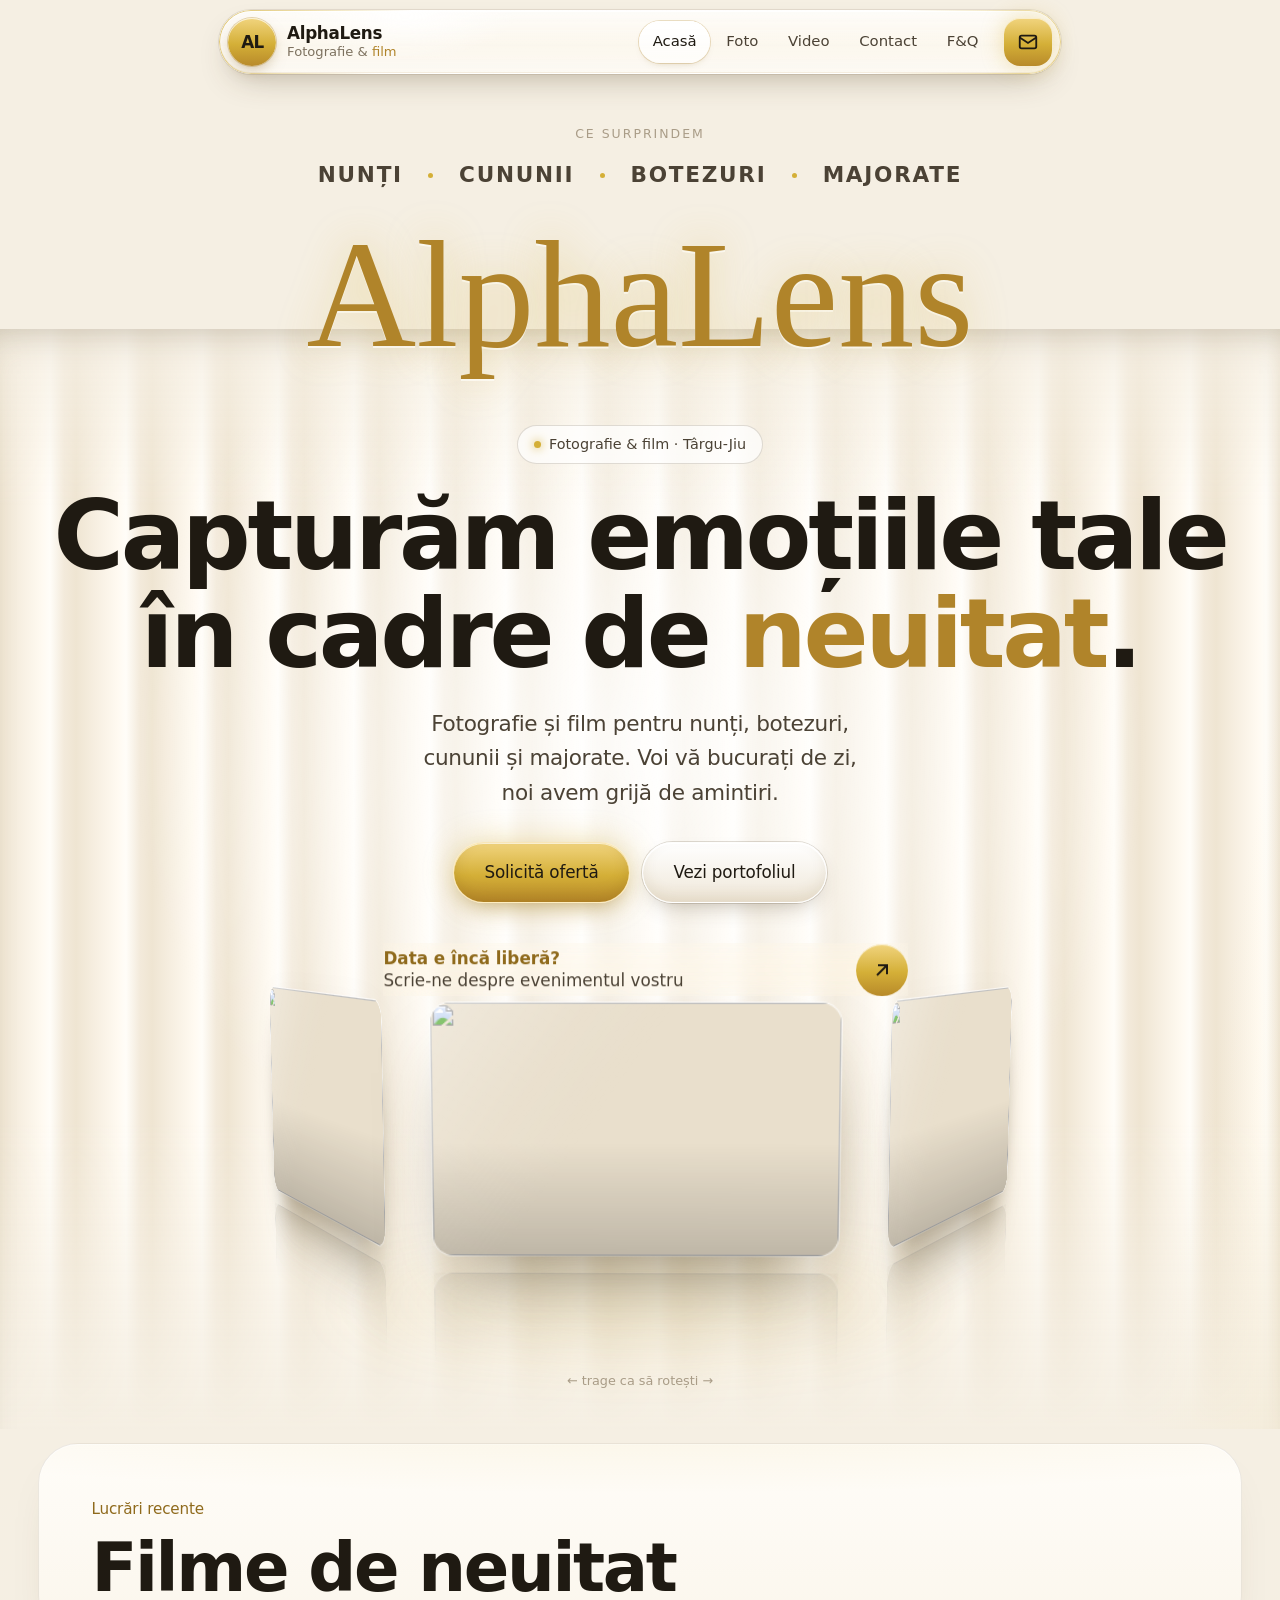
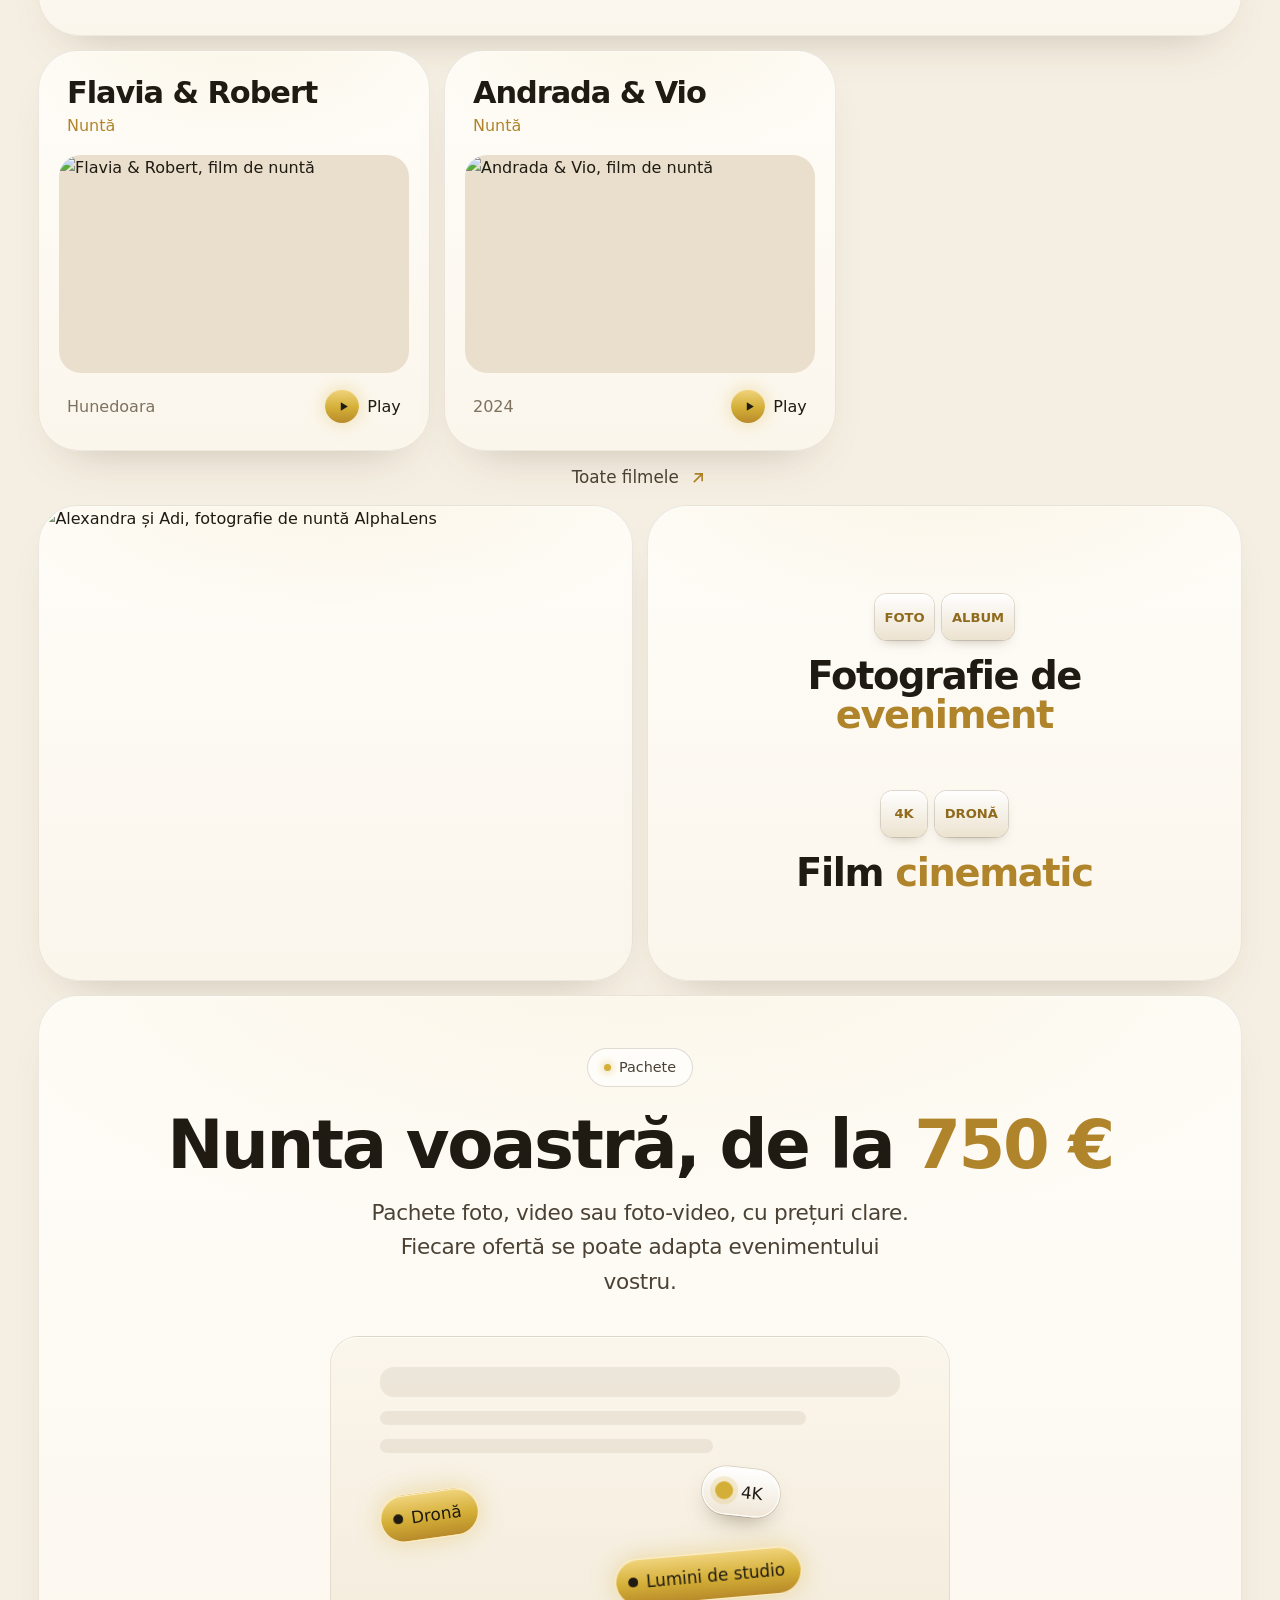
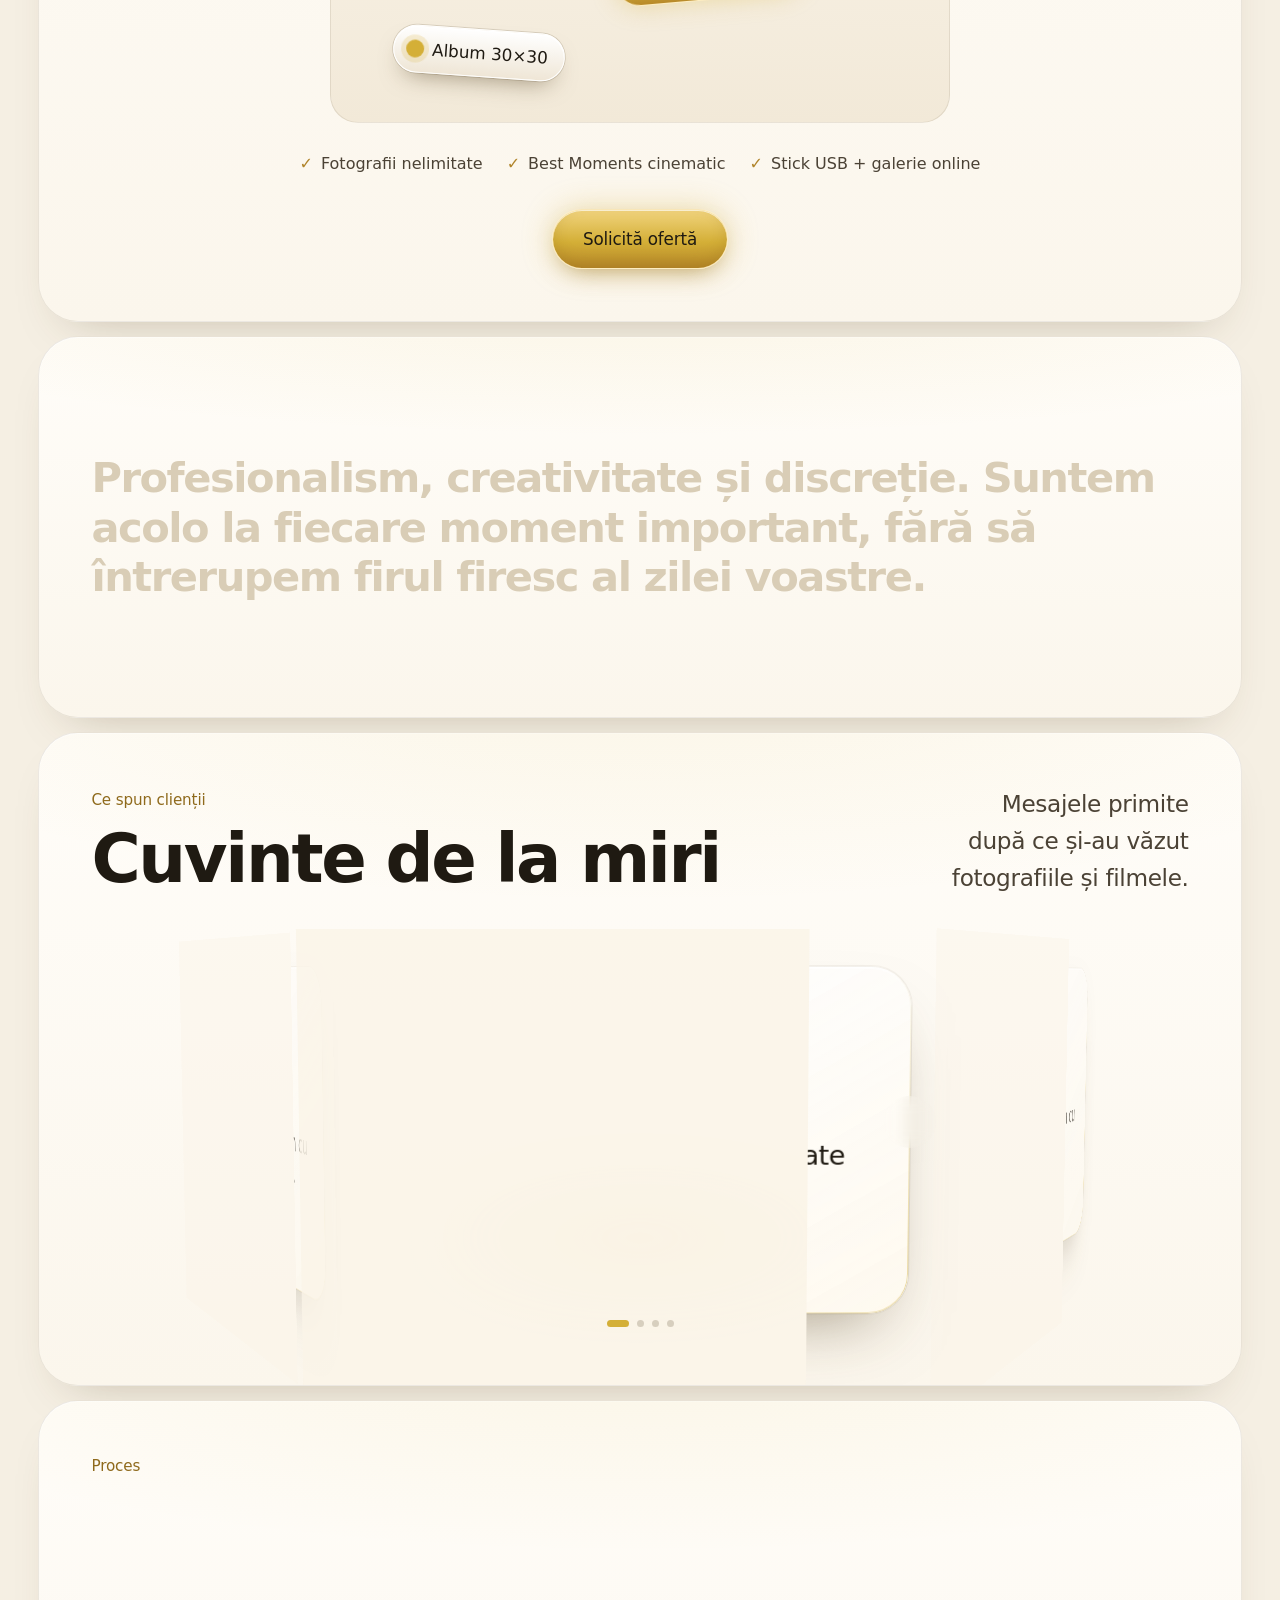
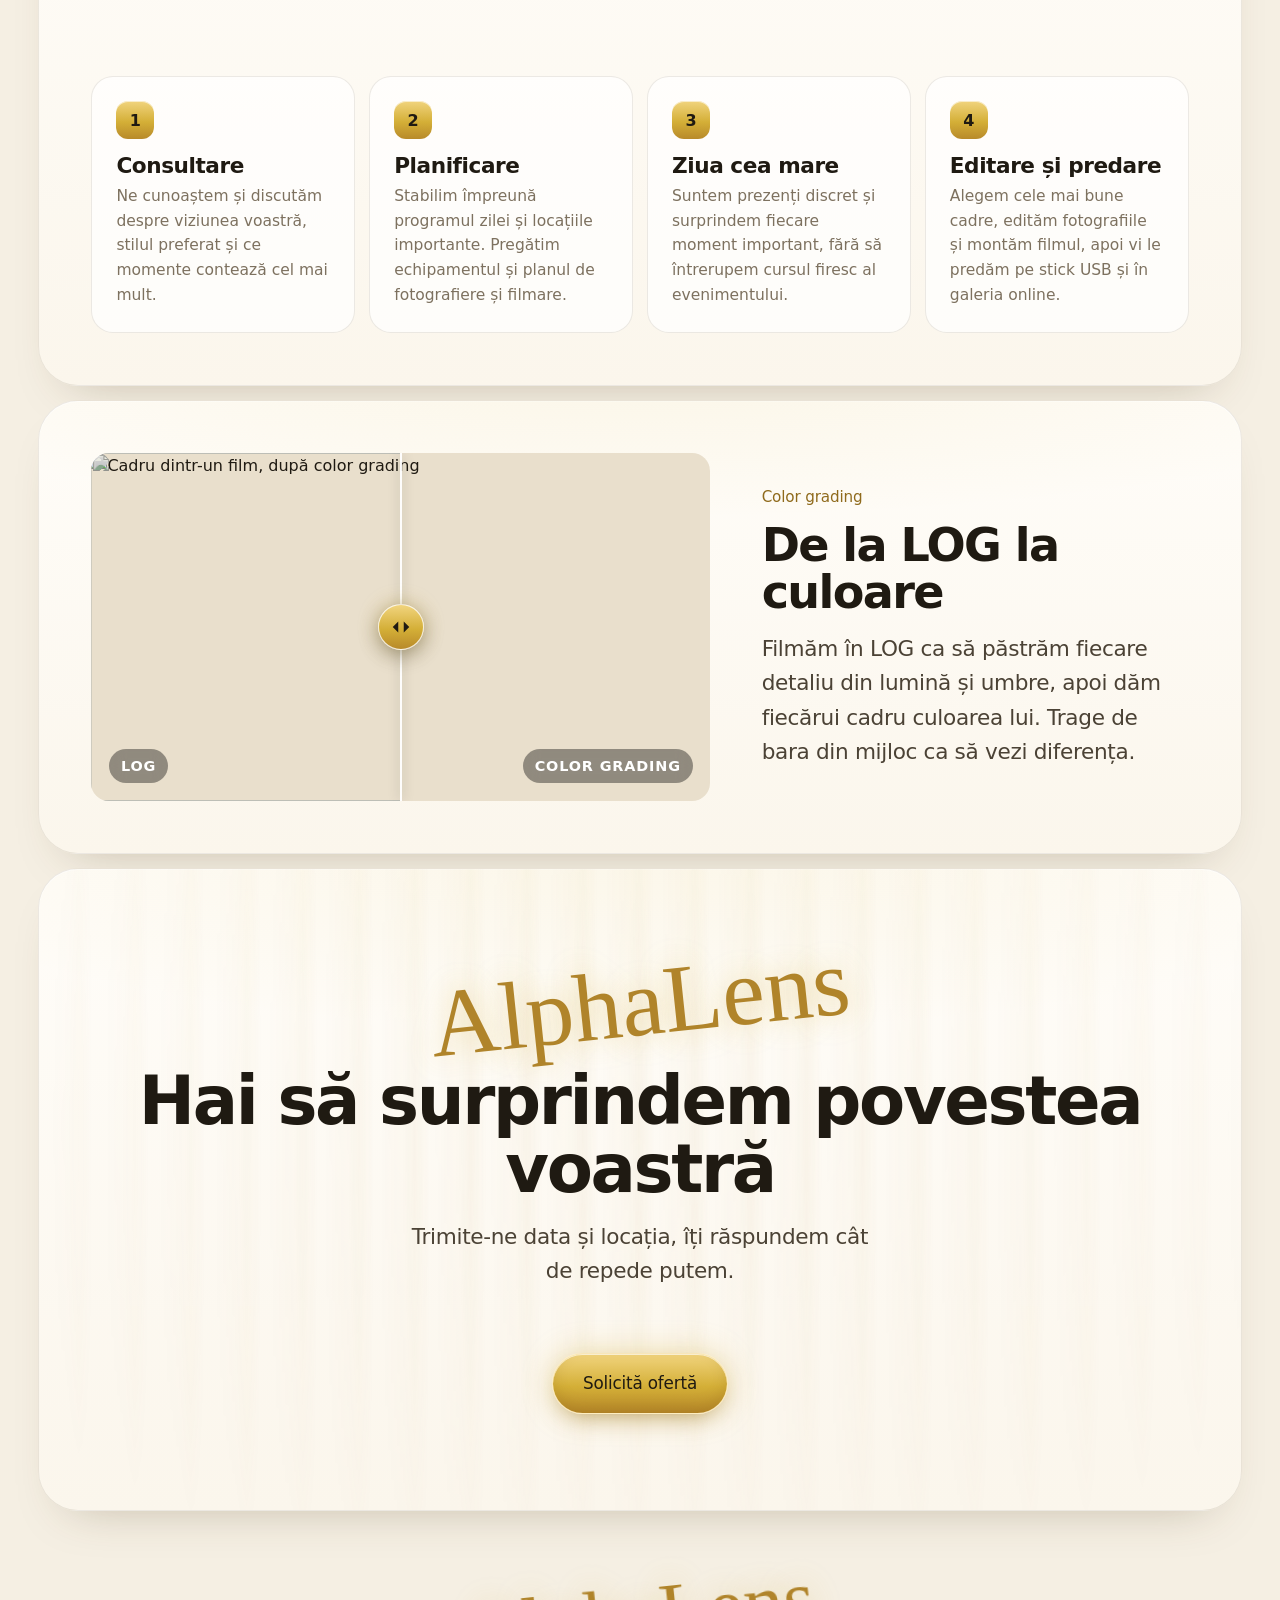
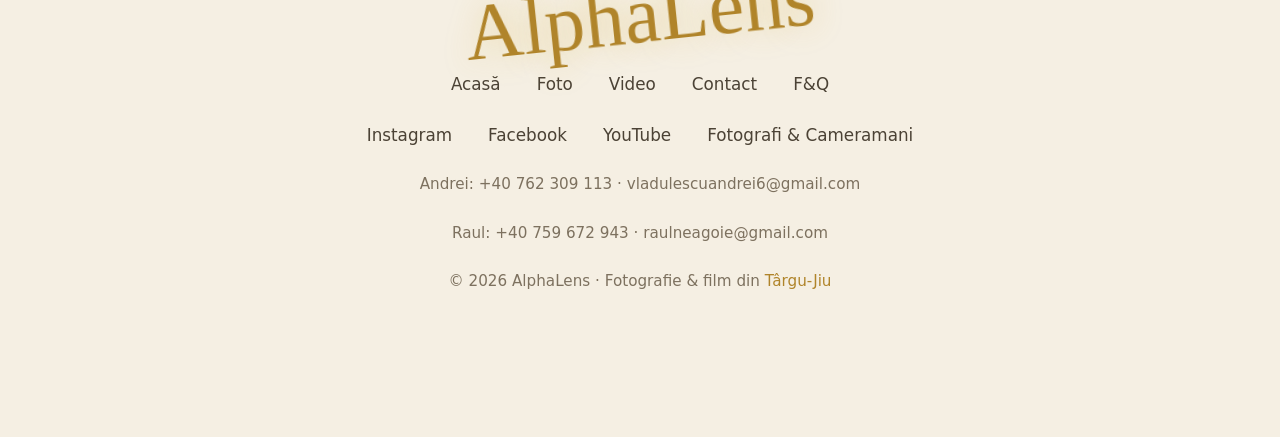
==== index.html @ 2eff1dfb "Linkuri fără .html la final (adrese curate: /video, /foto, /preturi, /contact, /faq) Co-Authored-By:" ====
<!DOCTYPE html>
<html lang="ro">
<head>
  <meta charset="UTF-8">
  <meta http-equiv="Content-Security-Policy" content="default-src 'self'; script-src 'self'; style-src 'self' 'unsafe-inline' https://fonts.googleapis.com; font-src 'self' https://fonts.gstatic.com; img-src 'self' data: https://poze.b-cdn.net; media-src 'self' https://poze.b-cdn.net; frame-src https://player.mediadelivery.net; connect-src 'self' https://api.emailjs.com; object-src 'none'; base-uri 'self'; form-action 'self'">
  <meta name="viewport" content="width=device-width, initial-scale=1.0">
  <title>AlphaLens | Fotografie &amp; Filmare Profesională</title>
  <meta name="description" content="AlphaLens, fotografie și filmare profesională pentru nunți, botezuri, cununii și majorate, din Târgu-Jiu, în toată România.">
  <meta name="theme-color" content="#f5efe3">
  <meta property="og:type" content="website">
  <meta property="og:locale" content="ro_RO">
  <meta property="og:site_name" content="AlphaLens">
  <meta property="og:title" content="AlphaLens | Fotografie &amp; Filmare Profesională">
  <meta property="og:description" content="AlphaLens, fotografie și filmare profesională pentru nunți, botezuri, cununii și majorate, din Târgu-Jiu, în toată România.">
  <meta property="og:image" content="https://poze.b-cdn.net/nunti/alexandra-adi/DSC00682.webp">
  <link rel="icon" type="image/svg+xml" href="favicon.svg">
  <link rel="preconnect" href="https://fonts.googleapis.com">
  <link rel="preconnect" href="https://fonts.gstatic.com" crossorigin>
  <link href="https://fonts.googleapis.com/css2?family=Inter+Tight:wght@500;600;700&family=Inter:wght@400;500&family=Herr+Von+Muellerhoff&display=swap" rel="stylesheet">
  <link rel="stylesheet" href="style.css?v=20261108a">
</head>
<body>
  <a class="skip-link" href="#main">Sari la conținut</a>

  <!-- Navigație -->
  <header class="header" id="nav">
    <div class="wrap">
      <div class="header-bar">
        <div class="brand">
          <button type="button" class="avatar" id="profileBtn" aria-label="Despre AlphaLens" aria-controls="profile" aria-expanded="false" aria-haspopup="dialog">AL</button>
          <a href="/" class="brand-name"><strong>AlphaLens</strong><span>Fotografie &amp; <b>film</b></span></a>
        </div>
        <nav class="nav-links" aria-label="Principal">
          <a href="/" class="nav-link" aria-current="page">Acasă</a>
          <a href="/foto" class="nav-link">Foto</a>
          <a href="/video" class="nav-link">Video</a>
          <!-- PRETURI-ASCUNS: <a href="/preturi" class="nav-link">Prețuri</a> -->
          <a href="/contact" class="nav-link">Contact</a>
          <a href="/faq" class="nav-link">F&amp;Q</a>
        </nav>
        <a href="/contact" class="mail-btn" aria-label="Scrie-ne"><svg viewBox="0 0 24 24" fill="none" stroke="currentColor" stroke-width="2" aria-hidden="true"><rect x="3" y="5" width="18" height="14" rx="2"/><path d="M3 7l9 6 9-6"/></svg></a>
        <button class="menu-btn" id="menuBtn" aria-label="Deschide meniul" aria-controls="menu" aria-expanded="false">
          <span></span><span></span>
        </button>
      </div>
      <div class="profile" id="profile" role="dialog" aria-label="Despre AlphaLens" hidden>
        <div class="profile-head">
          <div class="profile-mark" aria-hidden="true">AL</div>
          <div>
            <strong>AlphaLens</strong>
            <span>Fotografie &amp; <b>film</b> · Târgu-Jiu</span>
            <em><i aria-hidden="true"></i>Ne deplasăm în toată țara</em>
          </div>
        </div>
        <p class="profile-text">Profesionalism, creativitate și discreție. Surprindem nunți, botezuri, cununii și majorate în fotografii și film, ca voi să vă bucurați de zi fără griji.</p>
        <div class="profile-social">
          <a href="https://www.instagram.com/alphalens.ro/" target="_blank" rel="noopener"><svg viewBox="0 0 24 24" fill="none" stroke="currentColor" stroke-width="1.8" aria-hidden="true"><rect x="3" y="3" width="18" height="18" rx="5"/><circle cx="12" cy="12" r="4"/><circle cx="17.5" cy="6.5" r="1" fill="currentColor" stroke="none"/></svg><span>Instagram</span></a>
          <a href="https://www.facebook.com/vladulescu.andrei.52" target="_blank" rel="noopener"><svg viewBox="0 0 24 24" fill="currentColor" aria-hidden="true"><path d="M13.5 21v-7.5h2.6l.4-3h-3V8.6c0-.9.3-1.5 1.5-1.5h1.6V4.4c-.3 0-1.2-.1-2.3-.1-2.3 0-3.8 1.4-3.8 3.9v2.3H7.9v3h2.6V21h3z"/></svg><span>Facebook</span></a>
          <a href="https://www.youtube.com/@vladulescuandrei4367" target="_blank" rel="noopener"><svg viewBox="0 0 24 24" fill="currentColor" aria-hidden="true"><path d="M21.6 7.2a2.5 2.5 0 0 0-1.8-1.8C18.2 5 12 5 12 5s-6.2 0-7.8.4A2.5 2.5 0 0 0 2.4 7.2 26 26 0 0 0 2 12a26 26 0 0 0 .4 4.8 2.5 2.5 0 0 0 1.8 1.8C5.8 19 12 19 12 19s6.2 0 7.8-.4a2.5 2.5 0 0 0 1.8-1.8A26 26 0 0 0 22 12a26 26 0 0 0-.4-4.8zM10 15V9l5.2 3L10 15z"/></svg><span>YouTube</span></a>
        </div>
        <div class="profile-contact">
          <a href="tel:+40762309113"><small>Andrei</small><b>0762 309 113</b></a>
          <a href="tel:+40759672943"><small>Raul</small><b>0759 672 943</b></a>
        </div>
        <a href="/contact" class="profile-more">Solicită ofertă <svg viewBox="0 0 24 24" fill="none" stroke="currentColor" stroke-width="2" aria-hidden="true"><path d="M7 17L17 7M8 7h9v9"/></svg></a>
      </div>
    </div>
  </header>

  <!-- Meniu mobil -->
  <nav class="menu" id="menu" aria-label="Meniu mobil">
    <a href="/" class="menu-link" aria-current="page"><small>01</small>Acasă</a>
    <a href="/foto" class="menu-link"><small>02</small>Foto</a>
    <a href="/video" class="menu-link"><small>03</small>Video</a>
    <!-- PRETURI-ASCUNS: <a href="/preturi" class="menu-link"><small>04</small>Prețuri</a> -->
    <a href="/contact" class="menu-link"><small>04</small>Contact</a><!-- PRETURI-ASCUNS: era 05 -->
    <a href="/faq" class="menu-link"><small>05</small>F&amp;Q</a><!-- PRETURI-ASCUNS: era 06 -->
    <p class="menu-foot">Andrei: +40 762 309 113 · Raul: +40 759 672 943<br>vladulescuandrei6@gmail.com</p>
  </nav>

  <main id="main">
    <!-- Hero -->
    <section class="stage" id="hero">
      <div class="wrap stage-top">
        <p class="venues-label fade-in">Ce surprindem</p>
        <ul class="venues fade-in" aria-label="Ce surprindem">
          <li>Nunți</li><li>Cununii</li><li>Botezuri</li><li>Majorate</li>
        </ul>
        <p class="mark fade-in" aria-hidden="true">AlphaLens</p>
      </div>
      <div class="flutes">
        <div class="flutes-light" aria-hidden="true"></div>
        <div class="wrap stage-copy hero">
          <span class="pill-label fade-in"><span class="dot"></span>Fotografie &amp; film · Târgu-Jiu</span>
          <h1 class="h-hero">
            <span class="line"><span>Capturăm emoțiile tale</span></span>
            <span class="line"><span>în cadre de <span class="gold">neuitat</span>.</span></span>
          </h1>
          <p class="sub fade-in">Fotografie și film pentru nunți, botezuri, cununii și majorate. Voi vă bucurați de zi, noi avem grijă de amintiri.</p>
          <div class="hero-actions fade-in">
            <a href="/contact" class="btn btn-gold">Solicită ofertă</a>
            <a href="/foto" class="btn">Vezi portofoliul</a>
          </div>
          <div class="reel fade-in" role="img" aria-label="Cadre din fotografiile și filmele noastre, pe o bobină care se rotește">
            <div class="reel-floor"></div>
            <div class="reel-ring" style="--n:6">
              <div class="reel-card" style="--i:0"><img src="https://poze.b-cdn.net/nunti/alexandra-adi/DSC00682.webp" width="640" height="400" alt="" draggable="false" decoding="async"></div>
              <div class="reel-card" style="--i:1"><img src="https://poze.b-cdn.net/nunti/flavia-robert/coperta.webp" width="640" height="400" alt="" draggable="false" decoding="async"></div>
              <div class="reel-card" style="--i:2"><img src="https://poze.b-cdn.net/nunti/mirela-dorian/DSC02437.webp" width="640" height="400" alt="" draggable="false" loading="lazy" decoding="async"></div>
              <div class="reel-card" style="--i:3"><img src="https://poze.b-cdn.net/cununii/georgiana-ionut/coperta.webp" width="640" height="400" alt="" draggable="false" loading="lazy" decoding="async"></div>
              <div class="reel-card" style="--i:4"><img src="https://poze.b-cdn.net/nunti/oana-gabi/DSC08439.webp" width="640" height="400" alt="" draggable="false" loading="lazy" decoding="async"></div>
              <div class="reel-card" style="--i:5"><img src="https://poze.b-cdn.net/botezuri/natalia-maria/coperta-1.webp" width="640" height="400" alt="" draggable="false" loading="lazy" decoding="async"></div>
            </div>
            <p class="reel-hint" aria-hidden="true">← trage ca să rotești →</p>
          </div>
        </div>
      </div>
    </section>

    <!-- Lucrări recente: video -->
    <section class="wrap">
      <div class="card card-head" style="padding-bottom:clamp(1.25rem,3vw,2rem)">
        <span class="kicker">Lucrări recente</span>
        <h2 class="h-big" style="margin-top:0.75rem" data-reveal>Filme de neuitat</h2>
      </div>
    </section>
    <section class="wrap">
      <div class="works">
        <article class="card work" data-category="nunta" data-video="https://player.mediadelivery.net/embed/595311/b039636b-7abe-4d1f-85ef-eb58d41993f2?autoplay=true&amp;loop=false&amp;muted=true&amp;preload=true&amp;responsive=true" tabindex="0" role="button" aria-label="Vezi filmul Flavia &amp; Robert" data-reveal data-tilt style="--d:0">
          <span class="glare" aria-hidden="true"></span>
          <div class="work-head"><div><h3 class="work-title">Flavia &amp; Robert</h3><p class="work-cat">Nuntă</p></div></div>
          <div class="work-thumb"><img src="https://poze.b-cdn.net/nunti/flavia-robert/coperta.webp" width="1600" height="1000" alt="Flavia &amp; Robert, film de nuntă" loading="lazy" decoding="async"></div>
          <div class="work-foot"><span>Hunedoara</span><span class="play-chip"><i><svg viewBox="0 0 24 24" fill="currentColor" aria-hidden="true"><path d="M7 4v16l13-8z"/></svg></i>Play</span></div>
        </article>
        <article class="card work" data-category="nunta" data-video="https://player.mediadelivery.net/embed/595311/61a689ef-a38a-4bb7-a291-4a253addb3d1?autoplay=true&amp;loop=false&amp;muted=false&amp;preload=true&amp;responsive=true" tabindex="0" role="button" aria-label="Vezi filmul Andrada &amp; Vio" data-reveal data-tilt style="--d:1">
          <span class="glare" aria-hidden="true"></span>
          <div class="work-head"><div><h3 class="work-title">Andrada &amp; Vio</h3><p class="work-cat">Nuntă</p></div></div>
          <div class="work-thumb"><img src="https://poze.b-cdn.net/nunti/andrada-vio/DSC00413.webp" width="1600" height="1000" alt="Andrada &amp; Vio, film de nuntă" loading="lazy" decoding="async"></div>
          <div class="work-foot"><span>2024</span><span class="play-chip"><i><svg viewBox="0 0 24 24" fill="currentColor" aria-hidden="true"><path d="M7 4v16l13-8z"/></svg></i>Play</span></div>
        </article>
      </div>
    </section>
    <section class="wrap center">
      <a href="/video" class="arrow-link">Toate filmele <svg viewBox="0 0 24 24" fill="none" stroke="currentColor" stroke-width="2" aria-hidden="true"><path d="M7 17L17 7M8 7h9v9"/></svg></a>
    </section>

    <!-- Poză + ce facem -->
    <section class="wrap grid-2">
      <a href="/foto" class="card photo-card" data-reveal aria-label="Portofoliu foto">
        <img src="https://poze.b-cdn.net/nunti/alexandra-adi/DSC00682.webp" width="1200" height="960" alt="Alexandra și Adi, fotografie de nuntă AlphaLens" loading="lazy" decoding="async">
      </a>
      <div class="card roles" data-reveal style="--d:1">
        <div class="role">
          <div class="tool-chips"><span class="tool">FOTO</span><span class="tool">ALBUM</span></div>
          <h3>Fotografie de <b>eveniment</b></h3>
        </div>
        <div class="role">
          <div class="tool-chips"><span class="tool">4K</span><span class="tool">DRONĂ</span></div>
          <h3>Film <b>cinematic</b></h3>
        </div>
      </div>
    </section>

    <!-- Ofertă -->
    <section class="wrap">
      <div class="card offer" data-reveal>
        <span class="pill-label"><span class="dot"></span>Pachete</span>
        <h2 class="h-big">Nunta voastră, de la <span class="gold">750 €</span></h2>
        <p class="sub">Pachete foto, video sau foto-video, cu prețuri clare. Fiecare ofertă se poate adapta evenimentului vostru.</p>
        <div class="offer-stage" id="offerStage" aria-hidden="true">
          <div class="bars"><span></span><span></span><span></span></div>
          <span class="chip3d on" style="left:8%;top:40%;--r:-8deg">Dronă</span>
          <span class="chip3d" style="left:60%;top:34%;--r:6deg">4K</span>
          <span class="chip3d" style="left:10%;top:76%;--r:4deg">Album 30×30</span>
          <span class="chip3d on" style="left:46%;top:56%;--r:-5deg">Lumini de studio</span>
        </div>
        <ul class="offer-list">
          <li>Fotografii nelimitate</li><li>Best Moments cinematic</li><li>Stick USB + galerie online</li>
        </ul>
        <!-- PRETURI-ASCUNS: <a href="/preturi" class="btn btn-gold">Vezi pachetele</a> -->
        <a href="/contact" class="btn btn-gold">Solicită ofertă</a><!-- PRETURI-ASCUNS: înlocuire temporară -->
      </div>
    </section>

    <!-- Text care se aprinde la scroll -->
    <section class="wrap">
      <div class="card">
        <p class="scrub">Profesionalism, creativitate și discreție. Suntem acolo la fiecare moment important, fără să întrerupem firul firesc al zilei voastre.</p>
      </div>
    </section>

    <!-- Testimoniale -->
    <section class="wrap">
      <div class="card">
        <div class="score">
          <div>
            <span class="kicker">Ce spun clienții</span>
            <h2 class="h-big" style="margin-top:0.75rem" data-reveal>Cuvinte de la miri</h2>
          </div>
          <p>Mesajele primite după ce și-au văzut fotografiile și filmele.</p>
        </div>
        <div class="tslider">
          <div class="ttrack" id="ttrack" tabindex="0" aria-label="Testimoniale">
          <article class="tcard">
            <div class="tperson"><span class="tavatar" aria-hidden="true">FR</span><div><strong>Flavia și Robert</strong><span>Nuntă · 2026</span></div></div>
            <div class="stars" aria-label="5 stele"><svg viewBox="0 0 24 24" fill="currentColor" aria-hidden="true"><path d="M12 2.5l2.9 6.1 6.6.8-4.9 4.6 1.3 6.6L12 17.3l-5.9 3.3 1.3-6.6-4.9-4.6 6.6-.8z"/></svg><svg viewBox="0 0 24 24" fill="currentColor" aria-hidden="true"><path d="M12 2.5l2.9 6.1 6.6.8-4.9 4.6 1.3 6.6L12 17.3l-5.9 3.3 1.3-6.6-4.9-4.6 6.6-.8z"/></svg><svg viewBox="0 0 24 24" fill="currentColor" aria-hidden="true"><path d="M12 2.5l2.9 6.1 6.6.8-4.9 4.6 1.3 6.6L12 17.3l-5.9 3.3 1.3-6.6-4.9-4.6 6.6-.8z"/></svg><svg viewBox="0 0 24 24" fill="currentColor" aria-hidden="true"><path d="M12 2.5l2.9 6.1 6.6.8-4.9 4.6 1.3 6.6L12 17.3l-5.9 3.3 1.3-6.6-4.9-4.6 6.6-.8z"/></svg><svg viewBox="0 0 24 24" fill="currentColor" aria-hidden="true"><path d="M12 2.5l2.9 6.1 6.6.8-4.9 4.6 1.3 6.6L12 17.3l-5.9 3.3 1.3-6.6-4.9-4.6 6.6-.8z"/></svg></div>
            <p class="tquote">„Uau! Andrei, deci sunt minunate 🤩🤩🤩🤩 Bomba!”</p>
          </article>
          <article class="tcard">
            <div class="tperson"><span class="tavatar" aria-hidden="true">AA</span><div><strong>Alexandra &amp; Adi</strong><span>Nuntă · 2025</span></div></div>
            <div class="stars" aria-label="5 stele"><svg viewBox="0 0 24 24" fill="currentColor" aria-hidden="true"><path d="M12 2.5l2.9 6.1 6.6.8-4.9 4.6 1.3 6.6L12 17.3l-5.9 3.3 1.3-6.6-4.9-4.6 6.6-.8z"/></svg><svg viewBox="0 0 24 24" fill="currentColor" aria-hidden="true"><path d="M12 2.5l2.9 6.1 6.6.8-4.9 4.6 1.3 6.6L12 17.3l-5.9 3.3 1.3-6.6-4.9-4.6 6.6-.8z"/></svg><svg viewBox="0 0 24 24" fill="currentColor" aria-hidden="true"><path d="M12 2.5l2.9 6.1 6.6.8-4.9 4.6 1.3 6.6L12 17.3l-5.9 3.3 1.3-6.6-4.9-4.6 6.6-.8z"/></svg><svg viewBox="0 0 24 24" fill="currentColor" aria-hidden="true"><path d="M12 2.5l2.9 6.1 6.6.8-4.9 4.6 1.3 6.6L12 17.3l-5.9 3.3 1.3-6.6-4.9-4.6 6.6-.8z"/></svg><svg viewBox="0 0 24 24" fill="currentColor" aria-hidden="true"><path d="M12 2.5l2.9 6.1 6.6.8-4.9 4.6 1.3 6.6L12 17.3l-5.9 3.3 1.3-6.6-4.9-4.6 6.6-.8z"/></svg></div>
            <p class="tquote">„Top Top, chiar noi 100, suntem cu nașii și l-am văzut și ei. Genial, bravo ție, ai evoluat super!”</p>
          </article>
          <article class="tcard">
            <div class="tperson"><span class="tavatar" aria-hidden="true">FP</span><div><strong>Familia Popescu</strong><span>Botez · 2024</span></div></div>
            <div class="stars" aria-label="5 stele"><svg viewBox="0 0 24 24" fill="currentColor" aria-hidden="true"><path d="M12 2.5l2.9 6.1 6.6.8-4.9 4.6 1.3 6.6L12 17.3l-5.9 3.3 1.3-6.6-4.9-4.6 6.6-.8z"/></svg><svg viewBox="0 0 24 24" fill="currentColor" aria-hidden="true"><path d="M12 2.5l2.9 6.1 6.6.8-4.9 4.6 1.3 6.6L12 17.3l-5.9 3.3 1.3-6.6-4.9-4.6 6.6-.8z"/></svg><svg viewBox="0 0 24 24" fill="currentColor" aria-hidden="true"><path d="M12 2.5l2.9 6.1 6.6.8-4.9 4.6 1.3 6.6L12 17.3l-5.9 3.3 1.3-6.6-4.9-4.6 6.6-.8z"/></svg><svg viewBox="0 0 24 24" fill="currentColor" aria-hidden="true"><path d="M12 2.5l2.9 6.1 6.6.8-4.9 4.6 1.3 6.6L12 17.3l-5.9 3.3 1.3-6.6-4.9-4.6 6.6-.8z"/></svg><svg viewBox="0 0 24 24" fill="currentColor" aria-hidden="true"><path d="M12 2.5l2.9 6.1 6.6.8-4.9 4.6 1.3 6.6L12 17.3l-5.9 3.3 1.3-6.6-4.9-4.6 6.6-.8z"/></svg></div>
            <p class="tquote">„Profesionalism, creativitate și discreție. Echipa AlphaLens este cea mai bună alegere pentru evenimentul tău.”</p>
          </article>
          <article class="tcard">
            <div class="tperson"><span class="tavatar" aria-hidden="true">CD</span><div><strong>Cristina D.</strong><span>Majorat · 2023</span></div></div>
            <div class="stars" aria-label="5 stele"><svg viewBox="0 0 24 24" fill="currentColor" aria-hidden="true"><path d="M12 2.5l2.9 6.1 6.6.8-4.9 4.6 1.3 6.6L12 17.3l-5.9 3.3 1.3-6.6-4.9-4.6 6.6-.8z"/></svg><svg viewBox="0 0 24 24" fill="currentColor" aria-hidden="true"><path d="M12 2.5l2.9 6.1 6.6.8-4.9 4.6 1.3 6.6L12 17.3l-5.9 3.3 1.3-6.6-4.9-4.6 6.6-.8z"/></svg><svg viewBox="0 0 24 24" fill="currentColor" aria-hidden="true"><path d="M12 2.5l2.9 6.1 6.6.8-4.9 4.6 1.3 6.6L12 17.3l-5.9 3.3 1.3-6.6-4.9-4.6 6.6-.8z"/></svg><svg viewBox="0 0 24 24" fill="currentColor" aria-hidden="true"><path d="M12 2.5l2.9 6.1 6.6.8-4.9 4.6 1.3 6.6L12 17.3l-5.9 3.3 1.3-6.6-4.9-4.6 6.6-.8z"/></svg><svg viewBox="0 0 24 24" fill="currentColor" aria-hidden="true"><path d="M12 2.5l2.9 6.1 6.6.8-4.9 4.6 1.3 6.6L12 17.3l-5.9 3.3 1.3-6.6-4.9-4.6 6.6-.8z"/></svg></div>
            <p class="tquote">„Videoclipul de la majoratul fetei noastre este absolut superb. Fiecare moment important a fost imortalizat.”</p>
          </article>
          </div>
          <button class="tnav" id="tnext" aria-label="Următorul mesaj"><svg viewBox="0 0 24 24" fill="none" stroke="currentColor" stroke-width="2" aria-hidden="true"><path d="M9 18l6-6-6-6"/></svg></button>
        </div>
      </div>
    </section>

    <!-- Proces -->
    <section class="wrap">
      <div class="card">
        <span class="kicker">Proces</span>
        <h2 class="h-big" style="margin-top:0.75rem" data-reveal>Cum lucrăm</h2>
        <p class="sub" style="margin-top:1rem" data-reveal>Totul e gândit ca voi să vă bucurați de ziua voastră, fără griji.</p>
        <ol class="steps">
          <li class="step"><b>1</b><h3>Consultare</h3><p>Ne cunoaștem și discutăm despre viziunea voastră, stilul preferat și ce momente contează cel mai mult.</p></li>
          <li class="step"><b>2</b><h3>Planificare</h3><p>Stabilim împreună programul zilei și locațiile importante. Pregătim echipamentul și planul de fotografiere și filmare.</p></li>
          <li class="step"><b>3</b><h3>Ziua cea mare</h3><p>Suntem prezenți discret și surprindem fiecare moment important, fără să întrerupem cursul firesc al evenimentului.</p></li>
          <li class="step"><b>4</b><h3>Editare și predare</h3><p>Alegem cele mai bune cadre, edităm fotografiile și montăm filmul, apoi vi le predăm pe stick USB și în galeria online.</p></li>
        </ol>
      </div>
    </section>

    <!-- Color grading: LOG vs final -->
    <section class="wrap">
      <div class="card grade-card">
        <div class="ba" data-ba role="slider" tabindex="0" aria-label="Compară cadrul LOG cu cel după color grading" aria-valuemin="0" aria-valuemax="100" aria-valuenow="50" aria-valuetext="50% LOG">
          <img class="ba-img" src="https://poze.b-cdn.net/color-grading/inainte-dupa.webp" alt="Cadru dintr-un film, după color grading" loading="lazy" decoding="async" draggable="false">
          <div class="ba-log" aria-hidden="true"><img class="ba-img" src="https://poze.b-cdn.net/color-grading/inainte-dupa.webp" alt="" loading="lazy" decoding="async" draggable="false"></div>
          <span class="ba-tag ba-tag-l" aria-hidden="true">LOG</span>
          <span class="ba-tag ba-tag-r" aria-hidden="true">Color grading</span>
          <span class="ba-line" aria-hidden="true"><span class="ba-knob"><svg viewBox="0 0 24 24" fill="currentColor"><path d="M9 6l-6 6 6 6zM15 6l6 6-6 6z"/></svg></span></span>
        </div>
        <div class="grade-text">
          <span class="kicker">Color grading</span>
          <h2 class="h-big" style="margin-top:0.75rem" data-reveal>De la LOG la culoare</h2>
          <p class="sub" data-reveal>Filmăm în LOG ca să păstrăm fiecare detaliu din lumină și umbre, apoi dăm fiecărui cadru culoarea lui. Trage de bara din mijloc ca să vezi diferența.</p>
        </div>
      </div>
    </section>

    <section class="wrap">
      <div class="card cta" data-reveal>
        <span class="signature">AlphaLens</span>
        <h2 class="h-big">Hai să surprindem povestea voastră</h2>
        <p class="sub">Trimite-ne data și locația, îți răspundem cât de repede putem.</p>
        <div class="hero-actions">
          <a href="/contact" class="btn btn-gold">Solicită ofertă</a>
          <!-- PRETURI-ASCUNS: <a href="/preturi" class="btn">Vezi pachetele</a> -->
        </div>
      </div>
    </section>
  </main>

  <!-- Footer -->
  <footer class="footer">
    <span class="signature" aria-hidden="true">AlphaLens</span>
    <nav class="footer-links" aria-label="Pagini">
      <a href="/">Acasă</a>
      <a href="/foto">Foto</a>
      <a href="/video">Video</a>
      <!-- PRETURI-ASCUNS: <a href="/preturi">Prețuri</a> -->
      <a href="/contact">Contact</a>
      <a href="/faq">F&amp;Q</a>
    </nav>
    <div class="footer-links">
      <a href="https://www.instagram.com/alphalens.ro/" target="_blank" rel="noopener">Instagram</a>
      <a href="https://www.facebook.com/vladulescu.andrei.52" target="_blank" rel="noopener">Facebook</a>
      <a href="https://www.youtube.com/@vladulescuandrei4367" target="_blank" rel="noopener">YouTube</a>
      <a href="https://www.fotografi-cameramani.ro/vladulescu-andrei-cristian_8630" target="_blank" rel="noopener">Fotografi &amp; Cameramani</a>
    </div>
    <p class="footer-small">Andrei: <a href="tel:+40762309113">+40 762 309 113</a> · <a href="mailto:vladulescuandrei6@gmail.com">vladulescuandrei6@gmail.com</a></p>
    <p class="footer-small">Raul: <a href="tel:+40759672943">+40 759 672 943</a> · <a href="mailto:raulneagoie@gmail.com">raulneagoie@gmail.com</a></p>
    <p class="footer-small">© <span id="currentYear">2026</span> AlphaLens · Fotografie &amp; film din <b>Târgu-Jiu</b></p>
  </footer>

  <!-- Bara de jos -->
  <a href="/contact" class="dock" id="dock">
    <p><b>Data e încă liberă?</b>Scrie-ne despre evenimentul vostru</p>
    <i><svg viewBox="0 0 24 24" fill="none" stroke="currentColor" stroke-width="2" aria-hidden="true"><path d="M7 17L17 7M8 7h9v9"/></svg></i>
  </a>

  <!-- Video -->
  <div class="modal" id="videoModal" role="dialog" aria-modal="true" aria-label="Video" aria-hidden="true">
    <button class="modal-close" aria-label="Închide video"><svg viewBox="0 0 24 24" fill="none" stroke="currentColor" stroke-width="1.75" aria-hidden="true"><path d="M18 6L6 18M6 6l12 12"/></svg></button>
    <div class="modal-box">
      <iframe src="" title="Video" allow="accelerometer; autoplay; clipboard-write; encrypted-media; gyroscope; picture-in-picture" allowfullscreen></iframe>
    </div>
  </div>

  <script src="vendor/motion.min.js?v=20261024a"></script>
  <script src="anim.js?v=20261024a"></script>
  <script src="site.js?v=20261024a"></script>
</body>
</html>
---- style.css ----
/* ========================================
   ALPHALENS — stil comun pentru toate paginile
   Același stil ca andreivladulescu.ro (carduri rotunjite, bară de sticlă,
   cortină, bobină 3D), dar luminos: fundal ivoire și accent auriu.
   Culorile și fonturile sunt în :root.
   ======================================== */

:root {
  --bg: #f5efe3;
  --card: #fffcf6;
  --card-2: #f3ecdf;
  --line: rgba(74, 56, 24, 0.10);
  --line-2: rgba(74, 56, 24, 0.17);
  --text: #1f1a12;
  --soft: #4b4235;
  --muted: #7d715f;
  --dim: #a99c87;
  --gold: #b0842a;            /* auriul pentru text: titluri, cuvinte evidențiate */
  --gold-2: #d4af37;          /* auriul clasic AlphaLens, pentru umpluturi */
  --gold-ink: #8f6a1c;        /* auriu închis, pentru text mic */
  --gold-fill: linear-gradient(180deg, #f1d47e 0%, #d4af37 55%, #b88a2a 100%);
  --gold-glow: rgba(212, 175, 55, 0.38);
  --ink: #1f1a12;

  --font-display: 'Inter Tight', 'Inter', system-ui, -apple-system, 'Segoe UI', sans-serif;
  --font-body: 'Inter', system-ui, -apple-system, 'Segoe UI', sans-serif;
  --font-sign: 'Herr Von Muellerhoff', 'Brush Script MT', cursive;

  --max: 2200px;
  --gutter: clamp(0.9rem, 3vw, 2.5rem);
  --r-xl: clamp(28px, 4vw, 40px);
  --r-lg: 22px;
  --header-h: 84px;
  --ease: cubic-bezier(0.22, 1, 0.36, 1);
  --shadow: 0 1px 0 rgba(255,255,255,0.9) inset, 0 24px 50px -32px rgba(74, 56, 24, 0.35);
}

/* ---------- Bază ---------- */
*, *::before, *::after { box-sizing: border-box; margin: 0; padding: 0; }
html { -webkit-text-size-adjust: 100%; scroll-padding-top: calc(var(--header-h) + 1rem); background: var(--bg); }
body {
  font-family: var(--font-body); font-size: 1rem; line-height: 1.6; color: var(--text); background: var(--bg);
  -webkit-font-smoothing: antialiased; overflow-x: hidden; min-height: 100vh;
}
img, iframe, svg { display: block; max-width: 100%; }
img { height: auto; }
a { color: inherit; text-decoration: none; }
button { font: inherit; color: inherit; background: none; border: 0; cursor: pointer; }
input, textarea, select { font: inherit; color: inherit; }
h1, h2, h3, h4 { font-family: var(--font-display); font-weight: 600; line-height: 1.02; letter-spacing: -0.035em; }
::selection { background: var(--gold-2); color: var(--ink); }
:focus-visible { outline: 2px solid var(--gold); outline-offset: 3px; border-radius: 6px; }
.skip-link { position: absolute; left: 1rem; top: -100px; z-index: 5001; padding: 0.6rem 1rem; background: var(--gold-2); color: var(--ink); border-radius: 10px; }
.skip-link:focus { top: 1rem; }

.gold { color: var(--gold); }
.muted { color: var(--muted); }
.wrap { width: 100%; max-width: var(--max); margin-inline: auto; padding-inline: var(--gutter); }
main { padding-top: calc(var(--header-h) + 0.5rem); display: grid; grid-template-columns: minmax(0, 1fr); gap: 14px; }
main > * { min-width: 0; }

/* ---------- Card ---------- */
.card {
  position: relative; border-radius: var(--r-xl); border: 1px solid var(--line);
  background: linear-gradient(180deg, #fffdf9 0%, #fbf6ec 100%);
  box-shadow: var(--shadow);
  padding: clamp(1.5rem, 5vw, 3.25rem); overflow: hidden; isolation: isolate;
}
.card::before {
  /* lumină aurie fină pe marginea de sus */
  content: ''; position: absolute; inset: 0; border-radius: inherit; pointer-events: none; z-index: -1;
  background: radial-gradient(120% 60% at 50% -10%, rgba(212,175,55,0.10), transparent 60%);
}
.center { text-align: center; }
.grid-2 { display: grid; grid-template-columns: 1fr 1fr; gap: 14px; }
@media (max-width: 760px) { .grid-2 { grid-template-columns: 1fr; } }

.pill-label {
  display: inline-flex; align-items: center; gap: 0.5rem; padding: 0.45rem 1rem; border-radius: 999px;
  background: rgba(255,255,255,0.7); border: 1px solid var(--line-2); color: var(--soft); font-size: 0.9rem; font-weight: 500;
}
.pill-label .dot { width: 7px; height: 7px; border-radius: 50%; background: var(--gold-2); box-shadow: 0 0 10px var(--gold-2); }
.kicker { color: var(--gold-ink); font-weight: 500; font-size: 0.95rem; letter-spacing: -0.01em; }

.h-hero { font-size: clamp(2.6rem, 8.6vw, 6rem); }
.h-big { font-size: clamp(2.2rem, 6vw, 4.2rem); }
.h-mid { font-size: clamp(1.7rem, 3.6vw, 2.6rem); }
.sub { font-size: clamp(1.05rem, 2.2vw, 1.35rem); color: var(--soft); letter-spacing: -0.015em; max-width: 34ch; }
.center .sub, .hero .sub, .offer .sub, .cta .sub { margin-inline: auto; }

/* ---------- Butoane ---------- */
.btn {
  position: relative; display: inline-flex; align-items: center; justify-content: center; gap: 0.6rem;
  padding: 1rem 1.9rem; border-radius: 999px; font-weight: 500; font-size: 1.05rem; letter-spacing: -0.01em; white-space: nowrap;
  color: var(--text); background: linear-gradient(180deg, #ffffff 0%, #efe7d8 100%);
  border: 1.5px solid rgba(255,255,255,0.95);
  box-shadow: inset 0 1px 0 #fff, inset 0 -6px 14px rgba(120,90,30,0.10), 0 0 0 1px var(--line-2), 0 10px 24px -12px rgba(74,56,24,0.45);
  transition: transform 0.25s var(--ease), box-shadow 0.3s, filter 0.3s;
}
.btn:hover { transform: translateY(-2px); filter: brightness(1.03); box-shadow: inset 0 1px 0 #fff, inset 0 -6px 14px rgba(120,90,30,0.08), 0 0 0 1px var(--line-2), 0 14px 30px -12px rgba(74,56,24,0.5); }
.btn:active { transform: translateY(0) scale(0.98); }
.btn svg { width: 18px; height: 18px; }
.btn-gold { color: var(--ink); background: var(--gold-fill); border-color: rgba(255,240,200,0.9); box-shadow: inset 0 1px 0 rgba(255,255,255,0.65), inset 0 -6px 14px rgba(120,80,10,0.18), 0 0 30px var(--gold-glow), 0 10px 24px -12px rgba(120,80,10,0.6); }
.btn-gold:hover { box-shadow: inset 0 1px 0 rgba(255,255,255,0.75), inset 0 -6px 14px rgba(120,80,10,0.14), 0 0 44px var(--gold-glow), 0 14px 30px -12px rgba(120,80,10,0.6); }
.btn-full { width: 100%; }

.arrow-link { display: inline-flex; align-items: center; gap: 0.6rem; font-size: 1.05rem; color: var(--soft); }
.arrow-link svg { width: 20px; height: 20px; color: var(--gold); transition: transform 0.3s var(--ease); }
.arrow-link:hover svg { transform: translate(3px, -3px); }

/* ---------- Header: bară de sticlă lichidă ---------- */
.header { position: fixed; top: 10px; left: 0; right: 0; z-index: 1000; pointer-events: none; transition: transform 0.45s var(--ease); }
.header.is-hidden { transform: translateY(calc(-100% - 20px)); }
.header .wrap { position: relative; }
.header-bar {
  pointer-events: auto; display: flex; align-items: center; gap: 0.75rem; height: 64px;
  padding: 0 8px; border-radius: 999px; position: relative; isolation: isolate;
  background: linear-gradient(180deg, rgba(255,255,255,0.78) 0%, rgba(255,255,255,0.45) 55%, rgba(255,255,255,0.6) 100%), rgba(250,244,232,0.35);
  border: 1px solid rgba(255,255,255,0.8);
  backdrop-filter: blur(24px) saturate(180%); -webkit-backdrop-filter: blur(24px) saturate(180%);
  box-shadow: inset 0 1px 0 #fff, inset 0 -1px 0 rgba(176,132,42,0.10), 0 0 0 1px var(--line), 0 14px 34px -16px rgba(74,56,24,0.45);
}
.header-bar > * { position: relative; z-index: 1; }
/* marginea care prinde lumina, aurie în colțuri */
.header-bar::before {
  content: ''; position: absolute; inset: -1px; border-radius: inherit; padding: 1px; pointer-events: none; z-index: 0;
  background: linear-gradient(120deg, rgba(212,175,55,0.75), rgba(255,255,255,0.2) 22%, rgba(255,255,255,0) 50%, rgba(255,255,255,0.2) 78%, rgba(212,175,55,0.6));
  -webkit-mask: linear-gradient(#000 0 0) content-box, linear-gradient(#000 0 0); -webkit-mask-composite: xor;
  mask: linear-gradient(#000 0 0) content-box exclude, linear-gradient(#000 0 0);
}
/* reflexia care urmărește mouse-ul */
.header-bar::after {
  content: ''; position: absolute; inset: 0; border-radius: inherit; pointer-events: none; z-index: 0;
  background: radial-gradient(160px 70px at var(--mx, 22%) 0%, rgba(255,255,255,0.9), transparent 70%);
}
@supports not ((backdrop-filter: blur(1px)) or (-webkit-backdrop-filter: blur(1px))) {
  .header-bar { background: rgba(255,252,246,0.96); }
}
@media (min-width: 901px) {
  .header-bar { width: min(100%, max(70%, 820px)); margin-inline: auto; }
}

.brand { display: flex; align-items: center; gap: 0.7rem; min-width: 0; padding-right: 0.5rem; }
/* monograma AL din stânga sus (deschide cardul echipei) */
.brand .avatar {
  appearance: none; border: 0; padding: 0; cursor: pointer; flex: none; position: relative;
  width: 48px; height: 48px; border-radius: 50%; display: grid; place-items: center;
  background: var(--gold-fill); color: var(--ink);
  font-family: var(--font-display); font-weight: 700; font-size: 1.05rem; letter-spacing: -0.04em;
  box-shadow: inset 0 1px 0 rgba(255,255,255,0.7), 0 0 0 1px rgba(176,132,42,0.35), 0 6px 16px -6px rgba(120,80,10,0.55);
  transition: box-shadow 0.3s var(--ease), transform 0.3s var(--ease);
}
.brand .avatar:hover, .brand .avatar[aria-expanded='true'] { box-shadow: inset 0 1px 0 rgba(255,255,255,0.7), 0 0 0 2px var(--gold-2), 0 0 22px var(--gold-glow); }
.brand .avatar:active { transform: scale(0.94); }
.brand-name { display: block; min-width: 0; }
.brand strong { display: block; font-family: var(--font-display); font-weight: 600; font-size: 1.05rem; letter-spacing: -0.02em; line-height: 1.15; white-space: nowrap; }
.brand span { display: block; font-size: 0.82rem; color: var(--muted); line-height: 1.2; white-space: nowrap; }
.brand span b { color: var(--gold); font-weight: 500; }
.nav-links { display: flex; gap: 0.15rem; margin-left: auto; }
.nav-link { padding: 0.55rem 0.85rem; border-radius: 999px; font-size: 0.93rem; color: var(--soft); white-space: nowrap; transition: background 0.2s, color 0.2s; }
.nav-link:hover { background: rgba(176,132,42,0.08); color: var(--text); }
.nav-link[aria-current='page'] {
  color: var(--text); background: linear-gradient(180deg, #fff, rgba(255,255,255,0.6));
  box-shadow: inset 0 1px 0 #fff, 0 0 0 1px rgba(176,132,42,0.25), 0 4px 10px -6px rgba(120,80,10,0.4);
}
.mail-btn {
  flex: none; width: 48px; height: 48px; border-radius: 16px; display: grid; place-items: center;
  background: var(--gold-fill); color: var(--ink); box-shadow: inset 0 1px 0 rgba(255,255,255,0.6), 0 0 22px var(--gold-glow); transition: transform 0.2s var(--ease);
}
.mail-btn:hover { transform: scale(1.06); }
.mail-btn svg { width: 22px; height: 22px; }
.menu-btn {
  display: none; flex: none; width: 48px; height: 48px; border-radius: 16px; position: relative; z-index: 1101;
  background: linear-gradient(180deg, #fff, rgba(255,255,255,0.55)); border: 1px solid var(--line-2); box-shadow: inset 0 1px 0 #fff;
}
.menu-btn span { position: absolute; left: 14px; right: 14px; height: 2px; border-radius: 2px; background: var(--text); transition: transform 0.3s var(--ease), top 0.3s var(--ease); }
.menu-btn span:nth-child(1) { top: 18px; }
.menu-btn span:nth-child(2) { top: 27px; }
.menu-btn[aria-expanded='true'] span:nth-child(1) { top: 22.5px; transform: rotate(45deg); }
.menu-btn[aria-expanded='true'] span:nth-child(2) { top: 22.5px; transform: rotate(-45deg); }
@media (max-width: 1080px) {
  .nav-links { display: none; }
  .menu-btn { display: block; }
  .mail-btn { margin-left: auto; }
}
@media (max-width: 380px) { .brand span { display: none; } }

/* ---------- Cardul echipei, deschis din monograma din stânga sus ---------- */
.profile {
  position: absolute; top: calc(100% + 10px); left: var(--pl, var(--gutter)); z-index: 2;
  width: min(380px, calc(100vw - 2 * var(--gutter))); padding: 1.15rem; border-radius: 28px;
  pointer-events: auto; color: var(--text);
  background: linear-gradient(180deg, rgba(255,255,255,0.92) 0%, rgba(255,255,255,0.7) 45%, rgba(255,255,255,0.8) 100%), rgba(250,244,232,0.6);
  border: 1px solid rgba(255,255,255,0.9);
  backdrop-filter: blur(26px) saturate(180%); -webkit-backdrop-filter: blur(26px) saturate(180%);
  box-shadow: inset 0 1px 0 #fff, 0 0 0 1px var(--line), 0 30px 60px -24px rgba(74,56,24,0.5);
  transform-origin: 30px -10px; opacity: 0; transform: translateY(-8px) scale(0.96);
  transition: opacity 0.25s var(--ease), transform 0.35s var(--ease);
}
.profile.is-open { opacity: 1; transform: none; }
.profile::before { content: ''; position: absolute; top: -7px; left: 24px; width: 14px; height: 14px; transform: rotate(45deg);
  background: #fff; border-left: 1px solid var(--line-2); border-top: 1px solid var(--line-2); border-radius: 3px 0 0 0; }
.profile-head { display: flex; align-items: center; gap: 0.9rem; }
.profile-mark { width: 64px; height: 64px; border-radius: 50%; flex: none; display: grid; place-items: center; background: var(--gold-fill);
  font-family: var(--font-display); font-weight: 700; font-size: 1.4rem; letter-spacing: -0.04em; color: var(--ink);
  box-shadow: inset 0 1px 0 rgba(255,255,255,0.7), 0 0 0 2px #fff, 0 0 22px var(--gold-glow); }
.profile-head strong { display: block; font-family: var(--font-display); font-weight: 600; font-size: 1.2rem; letter-spacing: -0.02em; line-height: 1.15; }
.profile-head span { display: block; font-size: 0.85rem; color: var(--muted); margin-top: 0.15rem; }
.profile-head span b { color: var(--gold); font-weight: 500; }
.profile-head em { display: inline-flex; align-items: center; gap: 0.4rem; margin-top: 0.45rem; font-style: normal; font-size: 0.75rem; color: var(--soft);
  padding: 0.22rem 0.6rem; border-radius: 999px; background: rgba(176,132,42,0.08); border: 1px solid rgba(176,132,42,0.18); }
.profile-head em i { width: 6px; height: 6px; border-radius: 50%; background: var(--gold-2); box-shadow: 0 0 8px var(--gold-2); }
.profile-text { margin: 1rem 0 0; font-size: 0.92rem; line-height: 1.55; color: var(--soft); }
.profile-social { display: grid; grid-template-columns: repeat(3, 1fr); gap: 0.5rem; margin-top: 1rem; }
.profile-social a { flex-direction: column; justify-content: center; gap: 0.35rem; padding: 0.7rem 0.4rem; font-size: 0.8rem; }
.profile-social a, .profile-contact a {
  display: flex; align-items: center; gap: 0.55rem; min-width: 0; padding: 0.65rem 0.75rem; border-radius: 16px;
  font-size: 0.86rem; color: var(--text); background: rgba(255,255,255,0.75); border: 1px solid var(--line);
  transition: background 0.2s, border-color 0.2s, transform 0.2s var(--ease);
}
.profile-social a { flex-direction: column; padding: 0.7rem 0.4rem; font-size: 0.8rem; }
.profile-social a:hover, .profile-contact a:hover { background: #fff; border-color: rgba(176,132,42,0.5); transform: translateY(-1px); }
.profile-social svg, .profile-contact svg { width: 18px; height: 18px; flex: none; color: var(--gold); }
.profile-contact { display: grid; grid-template-columns: 1fr 1fr; gap: 0.5rem; margin-top: 0.5rem; }
.profile-contact a { flex-direction: column; align-items: flex-start; gap: 0.1rem; }
.profile-contact a small { font-size: 0.72rem; color: var(--muted); }
.profile-contact a b { font-weight: 500; }
.profile-more { display: flex; align-items: center; justify-content: center; gap: 0.45rem; margin-top: 0.75rem; padding: 0.75rem; border-radius: 999px;
  font-weight: 600; font-size: 0.92rem; color: var(--ink); background: var(--gold-fill); box-shadow: inset 0 1px 0 rgba(255,255,255,0.6), 0 0 24px var(--gold-glow); }
.profile-more svg { width: 16px; height: 16px; transition: transform 0.25s var(--ease); }
.profile-more:hover svg { transform: translate(2px, -2px); }

/* ---------- Meniu mobil ---------- */
.menu {
  position: fixed; inset: 0; z-index: 999; background: rgba(247,241,229,0.97);
  backdrop-filter: blur(10px); -webkit-backdrop-filter: blur(10px);
  display: flex; flex-direction: column; justify-content: center; gap: 0.35rem; padding: 100px var(--gutter) 2rem;
  opacity: 0; visibility: hidden; transition: opacity 0.3s, visibility 0s 0.3s;
}
.menu.is-open { opacity: 1; visibility: visible; transition: opacity 0.3s; }
.menu-link { font-family: var(--font-display); font-weight: 600; font-size: clamp(2rem, 9vw, 3.2rem); letter-spacing: -0.04em; color: var(--soft); display: flex; align-items: baseline; gap: 0.8rem; }
.menu-link small { font-family: var(--font-body); font-size: 0.8rem; color: var(--dim); letter-spacing: 0; font-weight: 400; }
.menu-link[aria-current='page'] { color: var(--gold); }
.menu-foot { margin-top: 1.5rem; color: var(--muted); font-size: 0.95rem; }
body.menu-open { overflow: hidden; }

/* ---------- Hero ---------- */
.hero { text-align: center; padding-bottom: 0; }
.hero .pill-label { margin-bottom: 1.5rem; }
.hero h1 { margin-inline: auto; }
.hero .sub { margin-top: 1.4rem; }
.hero-actions { display: flex; gap: 0.75rem; justify-content: center; flex-wrap: wrap; margin-top: 2rem; }

/* Scena de sus: fără chenar, pe toată lățimea ecranului */
.stage { position: relative; text-align: center; }
.stage-top { position: relative; z-index: 2; display: grid; justify-items: center; gap: 0.9rem; padding-top: clamp(1rem, 3vw, 2rem); }
.venues-label { font-size: 0.78rem; letter-spacing: 0.16em; text-transform: uppercase; color: var(--dim); }
.venues { list-style: none; display: flex; flex-wrap: nowrap; justify-content: center; align-items: center; max-width: 820px; }
.venues li { font-family: var(--font-display); font-weight: 600; font-size: clamp(1rem, 2vw, 1.35rem); letter-spacing: 0.08em; text-transform: uppercase;
  color: var(--soft); display: flex; align-items: center; white-space: nowrap; }
.venues li + li::before { content: ""; width: 5px; height: 5px; border-radius: 50%; background: var(--gold-2); margin: 0 clamp(0.9rem, 2.4vw, 1.6rem); }
@media (max-width: 640px) {
  .venues li { font-size: clamp(0.68rem, 3.4vw, 0.95rem); letter-spacing: 0.03em; }
  .venues li + li::before { width: 4px; height: 4px; margin: 0 clamp(0.45rem, 2.2vw, 0.8rem); }
}

/* Logo-ul mare, scris de mână, în locul pozei de profil */
.mark {
  position: relative; margin-top: 1.25rem; margin-bottom: -2.2rem; z-index: 2;
  font-family: var(--font-sign); font-size: clamp(5rem, 15vw, 9.5rem); line-height: 0.9; color: var(--gold);
  transform: rotate(-5deg); text-shadow: 0 0 40px var(--gold-glow), 0 2px 0 rgba(255,255,255,0.8);
}

/* panouri verticale 3D, ca o cortină de mătase */
.flutes {
  position: relative; isolation: isolate; overflow: hidden;
  padding: clamp(4rem, 9vw, 6rem) 0 clamp(1.5rem, 3vw, 2.5rem);
  background:
    linear-gradient(180deg, rgba(245,239,227,0.8) 0%, transparent 16%, transparent 72%, var(--bg) 100%),
    radial-gradient(55% 65% at 50% 38%, rgba(255,255,255,0.85), transparent 72%),
    repeating-linear-gradient(90deg, #efe5d2 0, #f6eee0 18px, #fffaf1 42px, #fffdf8 50px, #f3eadb 64px, #efe5d2 76px);
  box-shadow: inset 0 24px 40px -28px rgba(74,56,24,0.35);
}
.flutes-light {
  position: absolute; inset: 0; z-index: -1; pointer-events: none;
  background: linear-gradient(100deg, transparent 38%, rgba(232,200,110,0.22) 50%, transparent 62%) 0 0 / 260% 100% no-repeat;
  animation: sweep 11s linear infinite;
}
@keyframes sweep { from { background-position: 130% 0; } to { background-position: -30% 0; } }
.stage-copy { position: relative; }
.stage-page .flutes { padding: clamp(3rem, 8vw, 5.5rem) 0 clamp(3rem, 7vw, 4.5rem); }
.stage-page h1 { margin-top: 1.25rem; }

/* ---------- Bobina 3D (cadre care se rotesc) ---------- */
.reel {
  --w: clamp(170px, 26vw, 320px);
  --n: 6;
  position: relative; height: calc(var(--w) * 1.25 + 2.5rem); margin-top: clamp(2rem, 5vw, 3rem);
  perspective: 1500px; perspective-origin: 50% 30%;
  touch-action: pan-y; cursor: grab; user-select: none; -webkit-user-select: none;
}
.reel.is-dragging { cursor: grabbing; }
.reel-ring {
  position: absolute; left: 50%; top: 8%; width: var(--w); aspect-ratio: 16 / 10; margin-left: calc(var(--w) / -2);
  transform-style: preserve-3d; transform: rotateX(-6deg) rotateY(calc(var(--rot, 0) * 1deg));
  will-change: transform;
}
.reel-card {
  position: absolute; inset: 0; border-radius: 16px; overflow: hidden; background: #e9dfcc;
  box-shadow: 0 30px 60px -25px rgba(74,56,24,0.6), 0 0 0 1px rgba(255,255,255,0.7);
  transform: rotateY(calc(var(--i) * 360deg / var(--n))) translateZ(calc(var(--w) * 1.02));
  backface-visibility: hidden; -webkit-backface-visibility: hidden;
  -webkit-box-reflect: below 14px linear-gradient(transparent 62%, rgba(255,255,255,0.3));
}
.reel-card img { width: 100%; height: 100%; object-fit: cover; pointer-events: none; -webkit-user-drag: none; }
.reel-card::after { content: ''; position: absolute; inset: 0; border-radius: inherit; pointer-events: none;
  background: linear-gradient(125deg, rgba(255,255,255,0.32) 0%, rgba(255,255,255,0.06) 26%, transparent 42%), linear-gradient(180deg, transparent 55%, rgba(0,0,0,0.18)); }
.reel-floor {
  position: absolute; left: 10%; right: 10%; bottom: 0; height: 40%;
  background: radial-gradient(50% 50% at 50% 50%, var(--gold-glow), transparent 70%); opacity: 0.5; filter: blur(30px); pointer-events: none;
}
.reel-hint { position: absolute; left: 0; right: 0; bottom: 0; font-size: 0.8rem; color: var(--dim); }
html:not(.motion) .reel-hint { display: none; }
@media (max-width: 640px) { .reel { --w: clamp(170px, 50vw, 230px); perspective: 1100px; } }

/* ---------- Tilt 3D pe carduri ---------- */
[data-tilt] { transform-style: preserve-3d; will-change: transform; }
[data-tilt] .glare {
  position: absolute; inset: 0; border-radius: inherit; pointer-events: none; z-index: 3; opacity: 0; transition: opacity 0.3s;
  background: radial-gradient(circle at var(--gx, 50%) var(--gy, 50%), rgba(255,255,255,0.55), transparent 45%);
}
[data-tilt]:hover .glare { opacity: 1; }

/* ---------- Portofoliu (video și foto) ---------- */
.works { display: grid; grid-template-columns: repeat(2, 1fr); gap: 14px; }
@media (min-width: 1280px) { .works { grid-template-columns: repeat(3, 1fr); } }
@media (max-width: 640px) { .works { grid-template-columns: 1fr; } }
.work { cursor: pointer; padding: 1.25rem; border-radius: var(--r-xl); display: flex; flex-direction: column; gap: 1rem; }
.work-head { display: flex; justify-content: space-between; align-items: flex-start; gap: 1rem; padding: 0.4rem 0.5rem 0; }
.work-title { font-size: clamp(1.5rem, 2.6vw, 1.9rem); }
.work-cat { color: var(--gold); font-weight: 500; margin-top: 0.3rem; }
.work-thumb { position: relative; aspect-ratio: 16 / 10; border-radius: 22px; overflow: hidden; background: #e9dfcc; transform: translateZ(30px); }
.work-thumb img { width: 100%; height: 100%; object-fit: cover; transition: transform 0.8s var(--ease); }
.work.is-photo .work-thumb { aspect-ratio: 4 / 5; }
@media (max-width: 640px) { .work.is-photo .work-thumb { aspect-ratio: 4 / 4.4; } }
.work:hover .work-thumb img { transform: scale(1.05); }
.work-foot { display: flex; justify-content: space-between; align-items: center; gap: 1rem; padding: 0 0.5rem 0.4rem; color: var(--muted); }
.play-chip { display: inline-flex; align-items: center; gap: 0.5rem; color: var(--text); white-space: nowrap; }
.play-chip i { width: 34px; height: 34px; border-radius: 50%; display: grid; place-items: center; background: var(--gold-fill); color: var(--ink); box-shadow: inset 0 1px 0 rgba(255,255,255,0.6), 0 0 18px var(--gold-glow); transition: transform 0.3s var(--ease); }
.play-chip svg { width: 13px; height: 13px; margin-left: 2px; }
.play-chip.is-photo svg { margin-left: 0; width: 15px; height: 15px; }
.work:hover .play-chip i { transform: scale(1.12); }
.work[hidden] { display: none !important; }

.filters { display: flex; gap: 0.5rem; flex-wrap: wrap; justify-content: center; margin-top: 1.75rem; }
.filter { padding: 0.6rem 1.1rem; border-radius: 999px; background: rgba(255,255,255,0.75); border: 1px solid var(--line-2); color: var(--soft); font-size: 0.95rem; transition: background 0.2s, color 0.2s, border-color 0.2s; }
.filter:hover { color: var(--text); border-color: rgba(176,132,42,0.45); }
.filter[aria-pressed='true'] { background: var(--gold-fill); color: var(--ink); border-color: var(--gold-2); box-shadow: 0 0 18px var(--gold-glow); }
.filter sup { font-size: 0.7rem; margin-left: 0.2rem; opacity: 0.7; }

/* ---------- Testimoniale: carusel 3D din sticlă (anim.js adaugă .is-3d) ---------- */
.score { display: flex; align-items: center; justify-content: space-between; gap: 1.5rem; flex-wrap: wrap; }
.score-num { font-family: var(--font-display); font-weight: 700; font-size: clamp(3.4rem, 9vw, 5rem); line-height: 0.9; letter-spacing: -0.05em; }
.stars { display: flex; gap: 0.3rem; color: var(--gold-2); margin-top: 0.6rem; }
.stars svg { width: 20px; height: 20px; }
.score p { font-size: clamp(1.15rem, 2.4vw, 1.45rem); text-align: right; letter-spacing: -0.015em; max-width: 17ch; color: var(--soft); }
@media (max-width: 520px) { .score p { text-align: left; } }

.tslider { position: relative; margin-top: 14px; }
.ttrack { display: grid; grid-auto-flow: column; grid-auto-columns: min(86%, 520px); gap: 14px; overflow-x: auto; scroll-snap-type: x mandatory; scrollbar-width: none; padding-bottom: 2px; overscroll-behavior-x: contain; }
.ttrack::-webkit-scrollbar { display: none; }
.tcard { scroll-snap-align: start; border-radius: var(--r-xl); border: 1px solid var(--line); background: linear-gradient(180deg, #fffdf9, #f8f1e4); box-shadow: var(--shadow); padding: clamp(1.5rem, 4vw, 2.25rem); display: flex; flex-direction: column; gap: 1.25rem; }
.tperson { display: flex; align-items: center; gap: 1rem; }
.tavatar { width: 64px; height: 64px; border-radius: 50%; display: grid; place-items: center; flex: none; background: linear-gradient(160deg, #fff, #efe4cf); border: 1px solid var(--line-2); color: var(--gold); font-family: var(--font-display); font-weight: 600; font-size: 1.2rem; }
.tperson strong { display: block; font-family: var(--font-display); font-size: 1.35rem; letter-spacing: -0.02em; }
.tperson span { color: var(--gold); font-style: italic; }
.tquote { font-size: clamp(1.3rem, 2.8vw, 1.7rem); line-height: 1.3; letter-spacing: -0.02em; }
.tnav { position: absolute; right: -6px; top: 50%; transform: translateY(-50%); width: 52px; height: 52px; border-radius: 50%; display: grid; place-items: center; background: rgba(255,255,255,0.85); border: 1px solid var(--line-2); backdrop-filter: blur(8px); -webkit-backdrop-filter: blur(8px); transition: background 0.2s; }
.tnav:hover { background: #fff; }
.tnav svg { width: 22px; height: 22px; }

.tslider.is-3d {
  --w: min(calc(100vw - 5.5rem), 540px);
  --R: calc(var(--w) * 0.98);
  margin-top: 14px; padding-block: 1.25rem 3.25rem; overflow-x: clip;
  perspective: 1500px; perspective-origin: 50% 40%;
  touch-action: pan-y; cursor: grab; user-select: none; -webkit-user-select: none;
}
.tslider.is-3d.is-dragging { cursor: grabbing; }
.tslider.is-3d::before {
  content: ''; position: absolute; left: 20%; right: 20%; bottom: 0; height: 45%; pointer-events: none;
  background: radial-gradient(50% 50% at 50% 50%, var(--gold-glow), transparent 70%); opacity: 0.45; filter: blur(34px);
}
.is-3d .ttrack {
  position: relative; width: var(--w); margin-inline: auto; overflow: visible; scroll-snap-type: none;
  grid-auto-flow: row; grid-template-columns: 100%; grid-auto-columns: auto; gap: 0;
  transform-style: preserve-3d;
  transform: translateZ(calc(var(--R) * -1)) rotateX(-4deg) rotateY(calc(var(--rot, 0) * 1deg));
  will-change: transform;
}
.is-3d .tcard {
  grid-area: 1 / 1; position: relative; isolation: isolate;
  transform: rotateY(calc(var(--i) * 60deg)) translateZ(var(--R));
  backface-visibility: hidden; -webkit-backface-visibility: hidden;
  opacity: var(--o, 1);
  border: 1px solid rgba(255,255,255,0.9);
  background: linear-gradient(150deg, rgba(255,255,255,0.95) 0%, rgba(255,255,255,0.75) 40%, rgba(255,250,240,0.85) 100%), rgba(250,244,232,0.8);
  box-shadow: inset 0 1px 0 #fff, 0 0 0 1px var(--line), 0 34px 70px -34px rgba(74,56,24,0.55);
}
.is-3d .tcard:not(.is-front) { pointer-events: none; }
.is-3d .tcard::before {
  content: ''; position: absolute; inset: -1px; border-radius: inherit; padding: 1px; pointer-events: none;
  background: linear-gradient(130deg, rgba(212,175,55,0.7), rgba(255,255,255,0.1) 30%, rgba(255,255,255,0) 60%, rgba(212,175,55,0.55));
  -webkit-mask: linear-gradient(#000 0 0) content-box, linear-gradient(#000 0 0); -webkit-mask-composite: xor;
  mask: linear-gradient(#000 0 0) content-box exclude, linear-gradient(#000 0 0);
}
.is-3d .tnav { right: max(0px, calc(50% - var(--w) / 2 - 26px)); z-index: 2; box-shadow: inset 0 1px 0 #fff, 0 10px 30px -12px rgba(74,56,24,0.5); }
.tdots { display: none; }
.is-3d .tdots { display: flex; justify-content: center; gap: 8px; position: absolute; left: 0; right: 0; bottom: 0.4rem; }
.tdots i { width: 7px; height: 7px; border-radius: 99px; background: rgba(74,56,24,0.2); transition: width 0.3s, background 0.3s; }
.tdots i.on { width: 22px; background: var(--gold-2); }

/* ---------- Statistici ---------- */
.stats-card { display: grid; grid-template-columns: repeat(3, 1fr); gap: 2rem; text-align: center; align-items: center; padding-block: clamp(3rem, 8vw, 5rem); }
.stat .kicker { display: block; margin-bottom: 0.75rem; }
.stat h3 { font-size: clamp(1.9rem, 4.6vw, 3rem); }
@media (max-width: 640px) { .stats-card { grid-template-columns: 1fr; gap: 2.25rem; } }

/* ---------- Ofertă / pachete ---------- */
.offer { text-align: center; }
.offer .h-big { margin-top: 1.5rem; }
.offer .sub { margin-top: 1rem; max-width: 40ch; }
.offer-stage {
  position: relative; margin: 2.25rem auto 0; max-width: 620px; aspect-ratio: 16 / 10; border-radius: 28px;
  border: 1px solid var(--line); background: linear-gradient(180deg, #fbf6ec, #f2e9d8); overflow: hidden;
  perspective: 900px; box-shadow: inset 0 1px 0 #fff;
}
.offer-stage .bars { position: absolute; inset: 8% 8% auto; display: grid; gap: 14px; }
.offer-stage .bars span { height: 14px; border-radius: 8px; background: rgba(74,56,24,0.08); }
.offer-stage .bars span:nth-child(1) { width: 100%; height: 30px; border-radius: 14px; }
.offer-stage .bars span:nth-child(2) { width: 82%; }
.offer-stage .bars span:nth-child(3) { width: 64%; }
.chip3d {
  position: absolute; display: inline-flex; align-items: center; gap: 0.5rem; padding: 0.6rem 1rem 0.6rem 0.75rem; border-radius: 999px;
  background: linear-gradient(180deg, #ffffff, #efe6d6); border: 1px solid #fff; color: var(--text); font-weight: 500; font-size: clamp(0.85rem, 2vw, 1.05rem);
  box-shadow: inset 0 1px 0 #fff, 0 0 0 1px var(--line-2), 0 12px 24px -12px rgba(74,56,24,0.55);
  transform-style: preserve-3d; white-space: nowrap; transform: rotate(var(--r, 0deg));
}
@media (max-width: 520px) { .offer-stage { aspect-ratio: 1 / 1; } }
.chip3d.on { background: var(--gold-fill); color: var(--ink); border-color: rgba(255,240,200,0.9); box-shadow: inset 0 1px 0 rgba(255,255,255,0.6), 0 0 24px var(--gold-glow); }
.chip3d::before { content: ''; width: 18px; height: 18px; border-radius: 50%; background: var(--gold-2); box-shadow: 0 0 0 5px rgba(212,175,55,0.2); }
.chip3d.on::before { background: var(--ink); box-shadow: none; width: 10px; height: 10px; }
.offer-list { list-style: none; display: flex; flex-wrap: wrap; justify-content: center; gap: 0.6rem 1.5rem; margin-top: 1.75rem; color: var(--soft); }
.offer-list li { display: flex; gap: 0.5rem; align-items: center; }
.offer-list li::before { content: '✓'; color: var(--gold); font-weight: 700; }
.offer .btn { margin-top: 2rem; }

/* ---------- Poză + roluri ---------- */
.photo-card { padding: 0; aspect-ratio: 5 / 4; }
.photo-card img { width: 100%; height: 100%; object-fit: cover; }
.roles { display: grid; gap: clamp(2rem, 6vw, 3.5rem); justify-items: center; align-content: center; text-align: center; padding-block: clamp(3rem, 8vw, 5rem); }
.role h3 { font-size: clamp(1.7rem, 4.2vw, 2.4rem); margin-top: 1rem; }
.role h3 b { color: var(--gold); font-weight: 600; }
.tool-chips { display: flex; gap: 0.5rem; justify-content: center; }
.tool { min-width: 46px; height: 46px; padding: 0 0.6rem; border-radius: 12px; display: grid; place-items: center; background: linear-gradient(180deg, #fff, #ece2cf); color: var(--gold-ink); font-weight: 700; font-size: 0.82rem; box-shadow: inset 0 1px 0 #fff, 0 0 0 1px var(--line-2), 0 6px 14px -8px rgba(74,56,24,0.5); }

/* text care se „aprinde” la scroll */
.scrub { font-family: var(--font-display); font-weight: 600; font-size: clamp(1.6rem, 4vw, 2.6rem); line-height: 1.18; letter-spacing: -0.035em; padding-block: clamp(2rem, 6vw, 4rem); }
.scrub .w { transition: color 0.2s; }
.motion .scrub .w { color: #d9cdb6; }
.motion .scrub .w.on { color: var(--text); }
.motion .scrub .w.on.g { color: var(--gold); }

/* ---------- Pași ---------- */
.steps { display: grid; grid-template-columns: repeat(4, 1fr); gap: 14px; margin-top: 2rem; list-style: none; }
.step { padding: 1.5rem; border-radius: var(--r-lg); background: rgba(255,255,255,0.7); border: 1px solid var(--line); }
.step b { display: inline-grid; place-items: center; width: 38px; height: 38px; border-radius: 12px; background: var(--gold-fill); color: var(--ink); font-family: var(--font-display); box-shadow: inset 0 1px 0 rgba(255,255,255,0.6); }
.step h3 { font-size: 1.35rem; margin: 1rem 0 0.4rem; letter-spacing: -0.02em; }
.step p { color: var(--muted); font-size: 0.97rem; }
@media (max-width: 900px) { .steps { grid-template-columns: 1fr 1fr; } }
@media (max-width: 520px) { .steps { grid-template-columns: 1fr; } }

/* ---------- Color grading: LOG vs final, cu bară glisantă ---------- */
.grade-card { --log: contrast(0.62) saturate(0.38) brightness(1.1) sepia(0.12) hue-rotate(28deg); display: grid; gap: 1.25rem; grid-template-areas: "text" "img"; }
.grade-card .ba { grid-area: img; }
.grade-text { grid-area: text; }
.grade-text .sub { margin-top: 1rem; }
@media (min-width: 901px) {
  .grade-card { grid-template-columns: minmax(0, 1.45fr) minmax(0, 1fr); grid-template-areas: "img text"; gap: clamp(2rem, 4vw, 3.5rem); align-items: center; }
  .grade-text .h-big { font-size: clamp(2rem, 3.6vw, 3.2rem); }
  .grade-text .sub { max-width: 32ch; }
}
.ba { --pos: 50%; position: relative; aspect-ratio: 16 / 9; border-radius: 18px; overflow: hidden; background: #e9dfcc;
  cursor: ew-resize; touch-action: pan-y; user-select: none; -webkit-user-select: none; -webkit-tap-highlight-color: transparent; outline: none; }
.ba:focus-visible { box-shadow: 0 0 0 2px var(--gold); }
.ba-img { position: absolute; inset: 0; width: 100%; height: 100%; object-fit: cover; pointer-events: none; -webkit-user-drag: none; }
.ba-log { position: absolute; inset: 0; clip-path: inset(0 calc(100% - var(--pos)) 0 0); }
.ba-log .ba-img { filter: var(--log); }
.ba-line { position: absolute; top: 0; bottom: 0; left: var(--pos); width: 2px; margin-left: -1px; background: rgba(255,255,255,0.95); box-shadow: 0 0 12px rgba(0,0,0,0.3); pointer-events: none; }
.ba-knob { position: absolute; top: 50%; left: 50%; width: 46px; height: 46px; margin: -23px 0 0 -23px; border-radius: 50%;
  display: grid; place-items: center; color: var(--ink); background: var(--gold-fill); border: 1px solid rgba(255,255,255,0.8);
  box-shadow: 0 6px 20px rgba(0,0,0,0.3), 0 0 20px var(--gold-glow); transition: transform .2s ease; }
.ba-knob svg { width: 22px; height: 22px; }
.ba.is-drag .ba-knob { transform: scale(1.12); }
.ba-tag { position: absolute; bottom: clamp(0.6rem, 2vw, 1.1rem); padding: 0.35rem 0.75rem; border-radius: 999px; font-size: clamp(0.72rem, 1.6vw, 0.9rem);
  font-weight: 600; letter-spacing: 0.06em; text-transform: uppercase; color: #fff; background: rgba(0,0,0,0.38);
  -webkit-backdrop-filter: blur(8px); backdrop-filter: blur(8px); pointer-events: none; transition: opacity .2s ease; }
.ba-tag-l { left: clamp(0.6rem, 2vw, 1.1rem); }
.ba-tag-r { right: clamp(0.6rem, 2vw, 1.1rem); }
@media (max-width: 640px) { .ba { aspect-ratio: 4 / 3; border-radius: 14px; } .ba-knob { width: 40px; height: 40px; margin: -20px 0 0 -20px; } }

/* ---------- FAQ ---------- */
.faq-layout { display: grid; grid-template-columns: minmax(0, 1.7fr) minmax(0, 1fr); gap: 14px; align-items: start; }
@media (max-width: 900px) { .faq-layout { grid-template-columns: 1fr; } }
.faq-list { display: grid; gap: 10px; }
.faq-item { border-radius: 20px; background: rgba(255,255,255,0.75); border: 1px solid var(--line); transition: border-color 0.2s, background 0.2s; }
.faq-item.is-open { border-color: rgba(176,132,42,0.45); background: #fff; }
.faq-q { width: 100%; display: flex; justify-content: space-between; align-items: center; gap: 1rem; padding: 1.15rem 1.25rem; text-align: left; font-family: var(--font-display); font-weight: 600; font-size: clamp(1.05rem, 2vw, 1.2rem); letter-spacing: -0.02em; }
.faq-icon { flex: none; width: 30px; height: 30px; border-radius: 50%; background: var(--card-2); position: relative; transition: background 0.2s, transform 0.4s var(--ease); }
.faq-icon::before, .faq-icon::after { content: ''; position: absolute; left: 50%; top: 50%; width: 11px; height: 2px; border-radius: 2px; background: var(--text); transform: translate(-50%, -50%); }
.faq-icon::after { transform: translate(-50%, -50%) rotate(90deg); transition: transform 0.4s var(--ease); }
.faq-item.is-open .faq-icon { background: var(--gold-fill); transform: rotate(180deg); }
.faq-item.is-open .faq-icon::after { transform: translate(-50%, -50%) rotate(0); }
.faq-a { display: grid; grid-template-rows: 0fr; transition: grid-template-rows 0.4s var(--ease); }
.faq-a > div { overflow: hidden; }
.faq-a p { padding: 0 1.25rem 1.2rem; color: var(--soft); max-width: 66ch; }
.faq-item.is-open .faq-a { grid-template-rows: 1fr; }
.side-stack { display: grid; gap: 14px; }
.side-stack .card h3 { font-size: 1.5rem; letter-spacing: -0.03em; }
.side-stack .card p { color: var(--soft); margin-top: 0.6rem; }
.side-stack .card .btn { margin-top: 1.5rem; }

/* ---------- CTA final ---------- */
.cta { text-align: center; padding-block: clamp(3.5rem, 9vw, 6rem); }
.signature { font-family: var(--font-sign); color: var(--gold); font-size: clamp(4rem, 12vw, 6rem); line-height: 0.8; display: inline-block; transform: rotate(-6deg); text-shadow: 0 0 30px var(--gold-glow); }
.cta h2 { margin-top: 1.5rem; }
.cta .sub { margin-top: 1rem; }
.cta .btn { margin-top: 2rem; }
/* același efect de cortină, discret, în spatele cardului final */
.cta::after {
  content: ''; position: absolute; inset: 0; z-index: -1; pointer-events: none; opacity: 0.8;
  background: repeating-linear-gradient(90deg, transparent 0, rgba(176,132,42,0.04) 30px, rgba(176,132,42,0.08) 40px, transparent 56px);
  mask-image: radial-gradient(70% 80% at 50% 40%, #000, transparent); -webkit-mask-image: radial-gradient(70% 80% at 50% 40%, #000, transparent);
}

/* ---------- Footer ---------- */
.footer { text-align: center; padding: clamp(3rem, 8vw, 4.5rem) var(--gutter) 9rem; display: grid; gap: 1.5rem; justify-items: center; }
.footer .signature { font-size: clamp(3.5rem, 10vw, 5rem); }
.footer-links { display: flex; flex-wrap: wrap; justify-content: center; gap: 0.75rem 2.25rem; font-size: 1.05rem; color: var(--soft); }
.footer-links a:hover { color: var(--gold); }
.footer-small { color: var(--muted); font-size: 0.95rem; }
.footer-small b { color: var(--gold); font-weight: 500; }
.footer-small a:hover { color: var(--gold); }

/* ---------- Banda de jos (CTA lipit) ---------- */
.dock {
  position: fixed; left: 50%; bottom: max(14px, env(safe-area-inset-bottom)); z-index: 900; width: min(560px, calc(100% - 2 * var(--gutter)));
  transform: translate(-50%, 0); transition: transform 0.6s var(--ease), visibility 0s;
  display: flex; align-items: center; justify-content: space-between; gap: 1rem; padding: 0.7rem 0.7rem 0.7rem 1.4rem; border-radius: 999px;
  background: rgba(255,251,243,0.78); border: 1.5px solid rgba(212,175,55,0.8); color: var(--text);
  backdrop-filter: blur(22px) saturate(180%); -webkit-backdrop-filter: blur(22px) saturate(180%);
  box-shadow: inset 0 1px 0 #fff, 0 0 30px rgba(212,175,55,0.25), 0 16px 40px -14px rgba(74,56,24,0.55);
}
/* fără JS bara rămâne vizibilă; cu JS apare după hero și dispare lângă footer */
.js .dock:not(.is-visible) { transform: translate(-50%, 160%); visibility: hidden; transition: transform 0.6s var(--ease), visibility 0s 0.6s; }
body.menu-open .dock, body.modal-open .dock { visibility: hidden; }
.dock p { line-height: 1.3; font-size: clamp(0.95rem, 2.4vw, 1.05rem); color: var(--soft); }
.dock p b { display: block; color: var(--gold-ink); font-weight: 600; }
.dock i { flex: none; width: 52px; height: 52px; border-radius: 50%; display: grid; place-items: center; background: var(--gold-fill); color: var(--ink); box-shadow: inset 0 1px 0 rgba(255,255,255,0.6); transition: transform 0.3s var(--ease); }
.dock:hover i { transform: rotate(-45deg); }
.dock svg { width: 24px; height: 24px; }

/* ---------- Video ---------- */
.modal { position: fixed; inset: 0; z-index: 3000; display: grid; place-items: center; padding: var(--gutter); background: rgba(31,26,18,0.82); backdrop-filter: blur(10px); -webkit-backdrop-filter: blur(10px); opacity: 0; visibility: hidden; transition: opacity 0.3s, visibility 0s 0.3s; }
.modal.is-open { opacity: 1; visibility: visible; transition: opacity 0.3s; }
.modal-box { width: min(1200px, 100%); aspect-ratio: 16 / 9; border-radius: 20px; overflow: hidden; background: #000; border: 1px solid rgba(212,175,55,0.45); box-shadow: 0 0 60px -10px var(--gold-glow); }
.modal-box iframe { width: 100%; height: 100%; border: 0; }
.modal-close { position: absolute; top: 1rem; right: 1rem; width: 48px; height: 48px; border-radius: 50%; display: grid; place-items: center; background: #fffaf1; color: var(--ink); border: 1px solid rgba(255,255,255,0.8); }
.modal-close:hover { background: var(--gold-2); }
.modal-close svg { width: 20px; height: 20px; }

/* ---------- Galerie foto (pe tot ecranul) ---------- */
.gallery { position: fixed; inset: 0; z-index: 3000; display: grid; grid-template-rows: auto 1fr auto; gap: 0.75rem; padding: 1rem var(--gutter) 1.25rem;
  background: rgba(24,20,13,0.94); backdrop-filter: blur(12px); -webkit-backdrop-filter: blur(12px); color: #fff;
  opacity: 0; visibility: hidden; transition: opacity 0.3s, visibility 0s 0.3s; }
.gallery.is-open { opacity: 1; visibility: visible; transition: opacity 0.3s; }
.gallery-head { display: flex; align-items: center; justify-content: space-between; gap: 1rem; }
.gallery-head h2 { font-size: clamp(1.4rem, 3vw, 2rem); }
.gallery-head .count { color: var(--gold-2); font-variant-numeric: tabular-nums; font-size: 0.95rem; margin-top: 0.2rem; }
.gallery .modal-close { position: static; }
.gallery-main { position: relative; min-height: 0; display: grid; grid-template-rows: 100%; grid-template-columns: 100%; place-items: center; }
.gallery-main img { max-width: 100%; max-height: 100%; object-fit: contain; border-radius: 14px; box-shadow: 0 30px 80px -30px #000; }
.gallery-nav { position: absolute; top: 50%; transform: translateY(-50%); width: 52px; height: 52px; border-radius: 50%; display: grid; place-items: center;
  background: rgba(255,255,255,0.14); border: 1px solid rgba(255,255,255,0.3); color: #fff; backdrop-filter: blur(10px); -webkit-backdrop-filter: blur(10px); transition: background 0.2s, color 0.2s; }
.gallery-nav:hover { background: var(--gold-2); color: var(--ink); }
.gallery-nav svg { width: 22px; height: 22px; }
.gallery-nav.prev { left: 0; }
.gallery-nav.next { right: 0; }
.gallery-thumbs { display: flex; gap: 8px; overflow-x: auto; scrollbar-width: none; padding: 4px 2px; justify-content: safe center; }
.gallery-thumbs::-webkit-scrollbar { display: none; }
.gallery-thumbs button { flex: none; width: 74px; height: 54px; border-radius: 10px; overflow: hidden; opacity: 0.5; outline: 2px solid transparent; outline-offset: 1px; transition: opacity 0.2s, outline-color 0.2s; }
.gallery-thumbs button img { width: 100%; height: 100%; object-fit: cover; }
.gallery-thumbs button:hover { opacity: 0.85; }
.gallery-thumbs button[aria-current='true'] { opacity: 1; outline-color: var(--gold-2); }
@media (min-width: 641px) { .gallery-main img { max-width: calc(100% - 136px); } }
@media (max-width: 640px) { .gallery-nav { width: 42px; height: 42px; } .gallery-thumbs button { width: 58px; height: 44px; } }

/* ---------- Contact ---------- */
.contact-grid { display: grid; grid-template-columns: 1.5fr 1fr; gap: 14px; align-items: start; }
@media (max-width: 900px) { .contact-grid { grid-template-columns: 1fr; } }
.form { display: grid; gap: 1rem; }
.form-row { display: grid; grid-template-columns: 1fr 1fr; gap: 1rem; }
@media (max-width: 560px) { .form-row { grid-template-columns: 1fr; } }
.field label { display: block; font-size: 0.88rem; color: var(--muted); margin-bottom: 0.4rem; }
.field input, .field textarea {
  width: 100%; padding: 0.95rem 1.1rem; border-radius: 16px; background: #fff; border: 1px solid var(--line-2);
  font-size: 1rem; outline: none; color-scheme: light; resize: vertical; transition: border-color 0.2s, box-shadow 0.2s;
}
.field input::placeholder, .field textarea::placeholder { color: var(--dim); }
.field input:focus, .field textarea:focus { border-color: var(--gold-2); box-shadow: 0 0 0 4px rgba(212,175,55,0.18); }
.field textarea { min-height: 140px; }
.form .btn { justify-self: start; margin-top: 0.5rem; }
.form .btn.is-success { background: linear-gradient(180deg, #9be3a8, #4fb366); }
.form .btn.is-error { background: linear-gradient(180deg, #ff8a80, #d44a3d); color: #fff; }
.form-message { color: var(--muted); }
.contact-rows { display: grid; gap: 10px; }
.contact-row { padding: 1.1rem 1.25rem; border-radius: 18px; background: rgba(255,255,255,0.75); border: 1px solid var(--line); }
.contact-row h3 { font-family: var(--font-body); font-weight: 500; font-size: 0.85rem; color: var(--gold-ink); letter-spacing: 0; }
.contact-row a, .contact-row p { display: block; margin-top: 0.2rem; font-family: var(--font-display); font-weight: 600; font-size: 1.15rem; letter-spacing: -0.02em; word-break: break-word; }
.contact-row a small, .contact-row p small { font-family: var(--font-body); font-weight: 400; font-size: 0.8rem; color: var(--muted); letter-spacing: 0; margin-right: 0.4rem; }
.contact-row a:hover { color: var(--gold); }
.socials { display: flex; gap: 0.5rem; margin-top: 10px; flex-wrap: wrap; }
.socials a { flex: 1; min-width: 120px; display: inline-flex; align-items: center; justify-content: center; gap: 0.5rem; padding: 0.85rem; border-radius: 16px; background: rgba(255,255,255,0.75); border: 1px solid var(--line); transition: border-color 0.2s, color 0.2s; }
.socials a:hover { border-color: var(--gold-2); color: var(--gold); }
.socials svg { width: 18px; height: 18px; }

/* ---------- Prețuri ---------- */
.tabs { display: inline-flex; padding: 5px; border-radius: 999px; background: rgba(255,255,255,0.75); border: 1px solid var(--line-2); position: relative; margin-top: 1.75rem; max-width: 100%; }
.tab { position: relative; z-index: 1; padding: 0.65rem 1.35rem; border-radius: 999px; font-weight: 500; color: var(--soft); transition: color 0.3s; }
.tab[aria-selected='true'] { color: var(--ink); }
.tabs-pill { position: absolute; top: 5px; bottom: 5px; left: 0; border-radius: 999px; background: var(--gold-fill); box-shadow: inset 0 1px 0 rgba(255,255,255,0.6), 0 0 18px var(--gold-glow); transition: transform 0.45s var(--ease), width 0.45s var(--ease); }
@media (max-width: 480px) { .tab { padding: 0.6rem 0.8rem; font-size: 0.92rem; } }
.tab-panel { display: grid; gap: 14px; }
.tab-panel[hidden] { display: none; }
.group-title { display: flex; align-items: center; gap: 0.9rem; margin: 1.25rem 0.5rem 0.25rem; font-size: 1.05rem; letter-spacing: 0.12em; text-transform: uppercase; color: var(--gold-ink); }
.group-title::after { content: ''; flex: 1; height: 1px; background: linear-gradient(90deg, rgba(176,132,42,0.4), transparent); }
.price-grid { display: grid; grid-template-columns: repeat(3, 1fr); gap: 14px; }
.price-grid.two { grid-template-columns: repeat(2, 1fr); }
@media (max-width: 1100px) { .price-grid { grid-template-columns: 1fr 1fr; } }
@media (max-width: 760px) { .price-grid, .price-grid.two { grid-template-columns: 1fr; } }
.price-card { display: flex; flex-direction: column; }
.price-card.featured { border-color: rgba(212,175,55,0.6); box-shadow: var(--shadow), 0 0 60px -24px var(--gold-glow); }
.price-card.featured::before { background: radial-gradient(120% 60% at 50% -10%, rgba(212,175,55,0.2), transparent 60%); }
.badge { align-self: flex-start; padding: 0.35rem 0.85rem; border-radius: 999px; background: rgba(255,255,255,0.8); border: 1px solid var(--line-2); font-size: 0.85rem; color: var(--soft); }
.featured .badge { background: var(--gold-fill); color: var(--ink); border-color: var(--gold-2); }
.price-card h3 { font-size: 2rem; margin-top: 1.25rem; }
.price { display: flex; align-items: baseline; gap: 0.4rem; margin-top: 1.25rem; }
.price-amount { font-family: var(--font-display); font-weight: 700; font-size: clamp(3rem, 6vw, 4.2rem); line-height: 1; letter-spacing: -0.05em; font-variant-numeric: tabular-nums; }
.featured .price-amount { color: var(--gold); }
.price-currency { font-size: 1.3rem; color: var(--muted); }
.features { list-style: none; margin: 1.5rem 0 2rem; display: grid; gap: 0.6rem; flex: 1; align-content: start; }
.features li { display: flex; gap: 0.65rem; color: var(--soft); }
.features li::before { content: '✓'; color: var(--gold); font-weight: 700; }
.features strong { color: var(--text); font-weight: 600; }
.price-card .btn { margin-top: auto; }
.extras h3 { font-size: 1.6rem; }
.extras ul { list-style: none; display: grid; gap: 0.75rem; margin-top: 1.25rem; }
.extras li { display: flex; flex-wrap: wrap; justify-content: space-between; gap: 0.25rem 1rem; padding: 1rem 1.2rem; border-radius: 18px; background: rgba(255,255,255,0.75); border: 1px solid var(--line); }
.extras li span { font-family: var(--font-display); font-weight: 700; color: var(--gold); }
.extras li small { flex-basis: 100%; color: var(--muted); font-size: 0.88rem; }
.note { color: var(--muted); text-align: center; margin-top: 0.5rem; }

/* ---------- Animații (Motion, în anim.js) ---------- */
/* stările de pornire; fără Motion sau cu „reduce motion”, clasa .motion lipsește și totul e vizibil */
.motion [data-reveal] { opacity: 0; }
.motion .fade-in { opacity: 0; }
.motion .line > span { display: inline-block; transform: translateY(105%); }
.line { display: block; overflow: hidden; padding-bottom: 0.08em; margin-bottom: -0.08em; }
.motion .work-thumb img { transition: none; }
.motion .work:hover .work-thumb img { transform: none; }
.motion .chip3d { opacity: 0; }

@media (prefers-reduced-motion: reduce) {
  *, *::before, *::after { animation-duration: 0.01ms !important; animation-iteration-count: 1 !important; transition-duration: 0.01ms !important; scroll-behavior: auto !important; }
  .profile { transform: none; }
}
.card-tight { padding: clamp(1.25rem, 4vw, 2rem); }
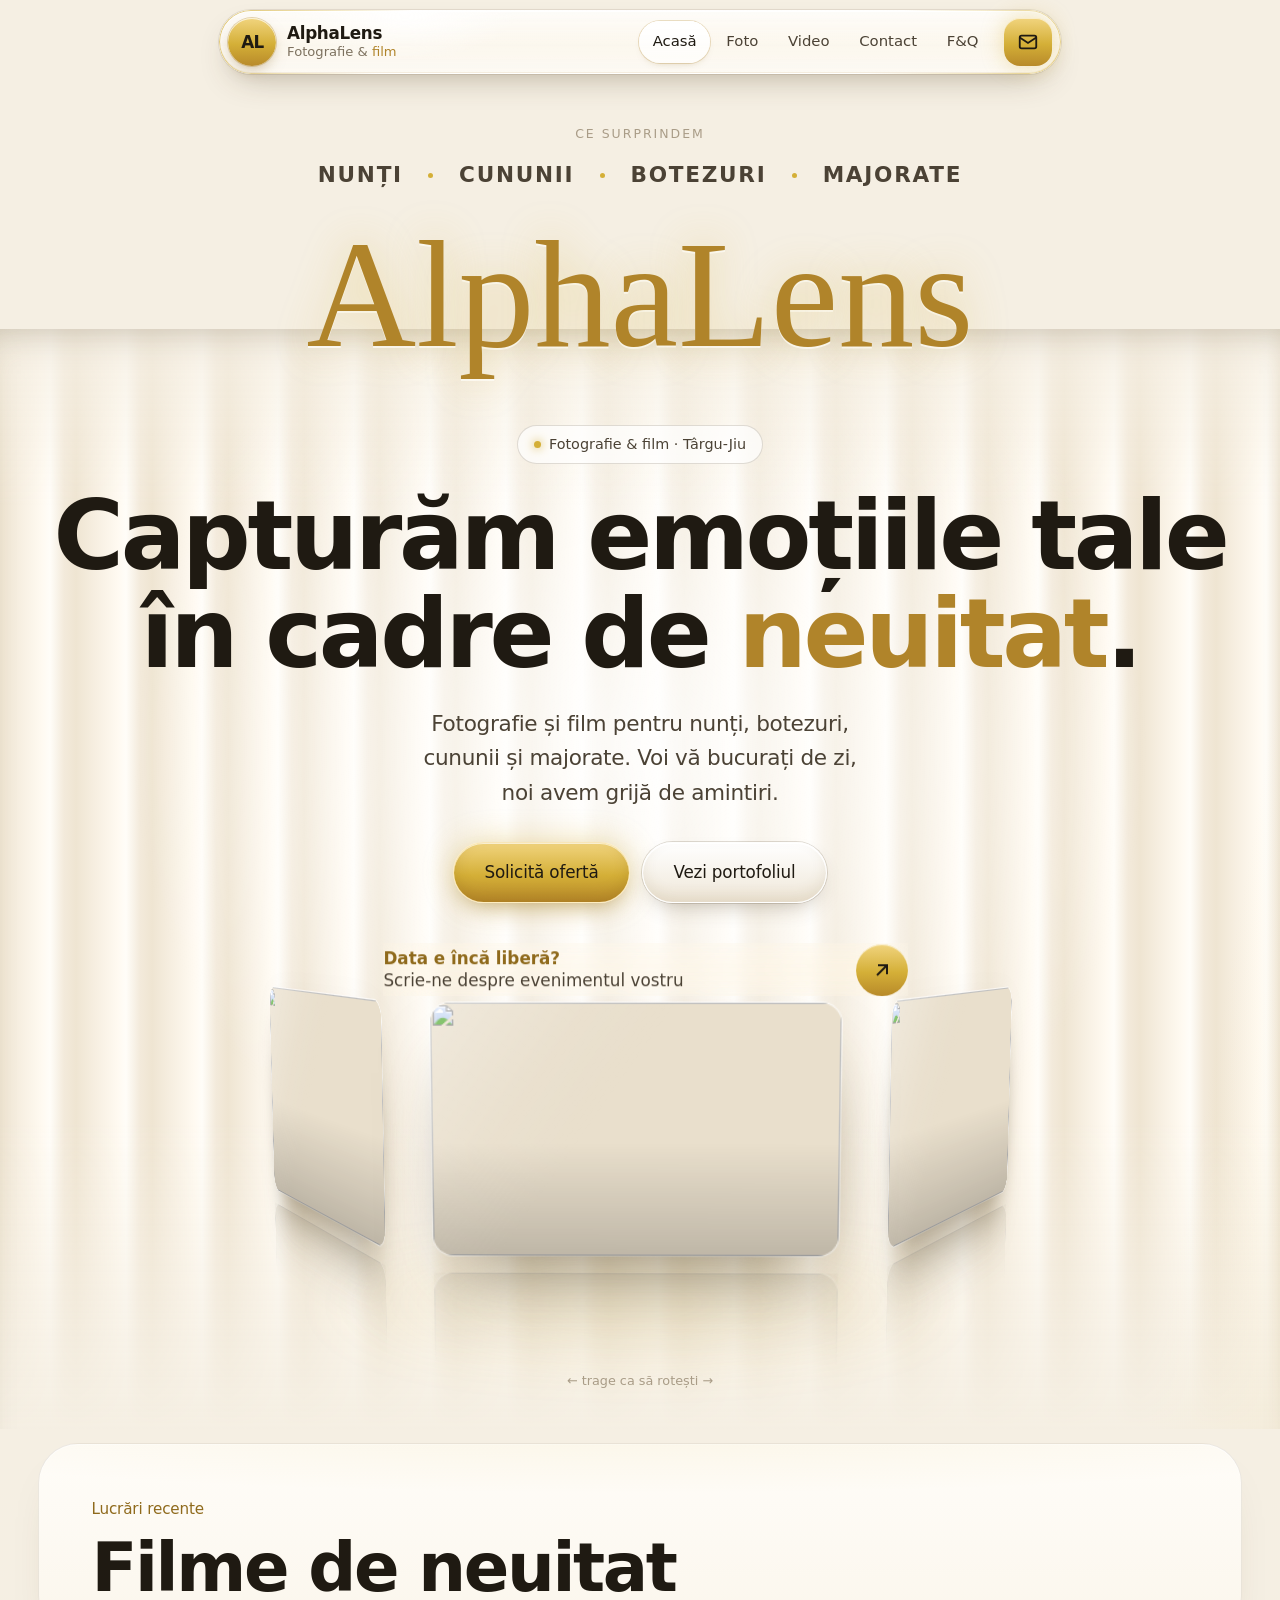
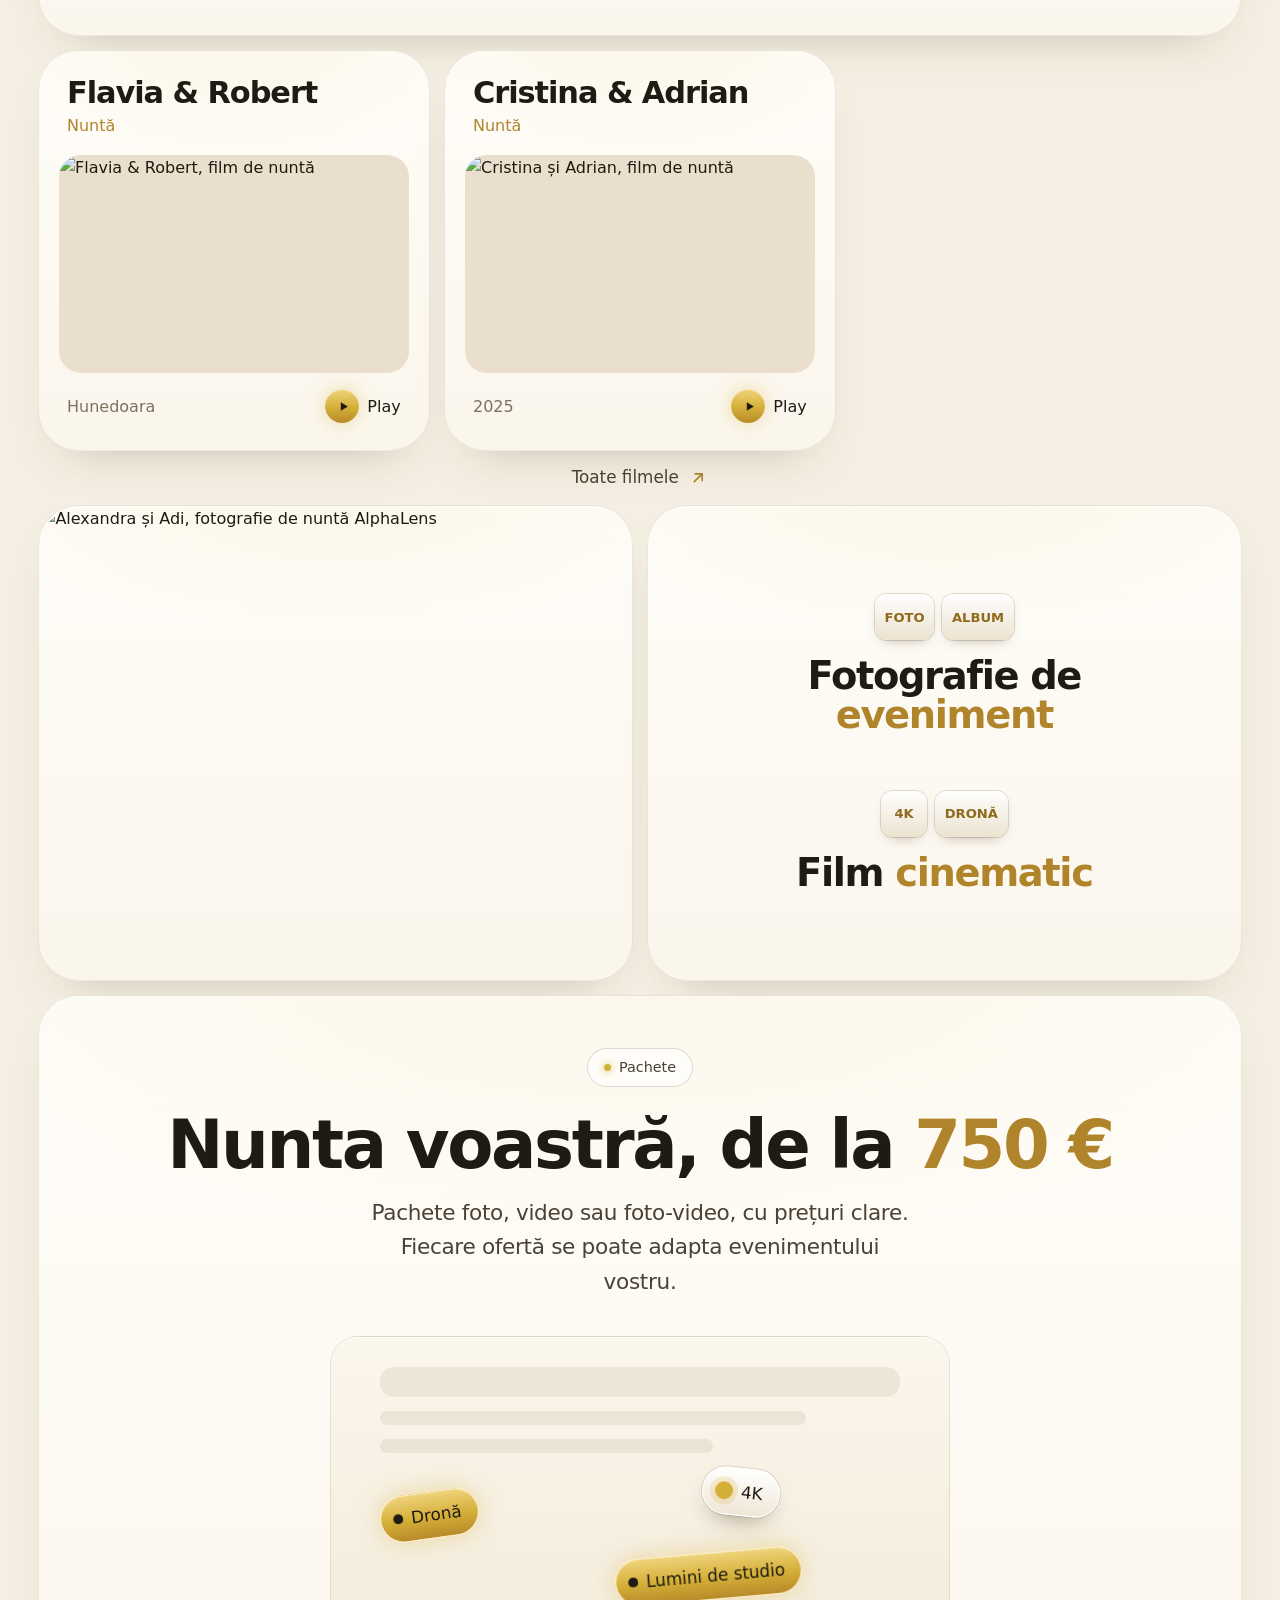
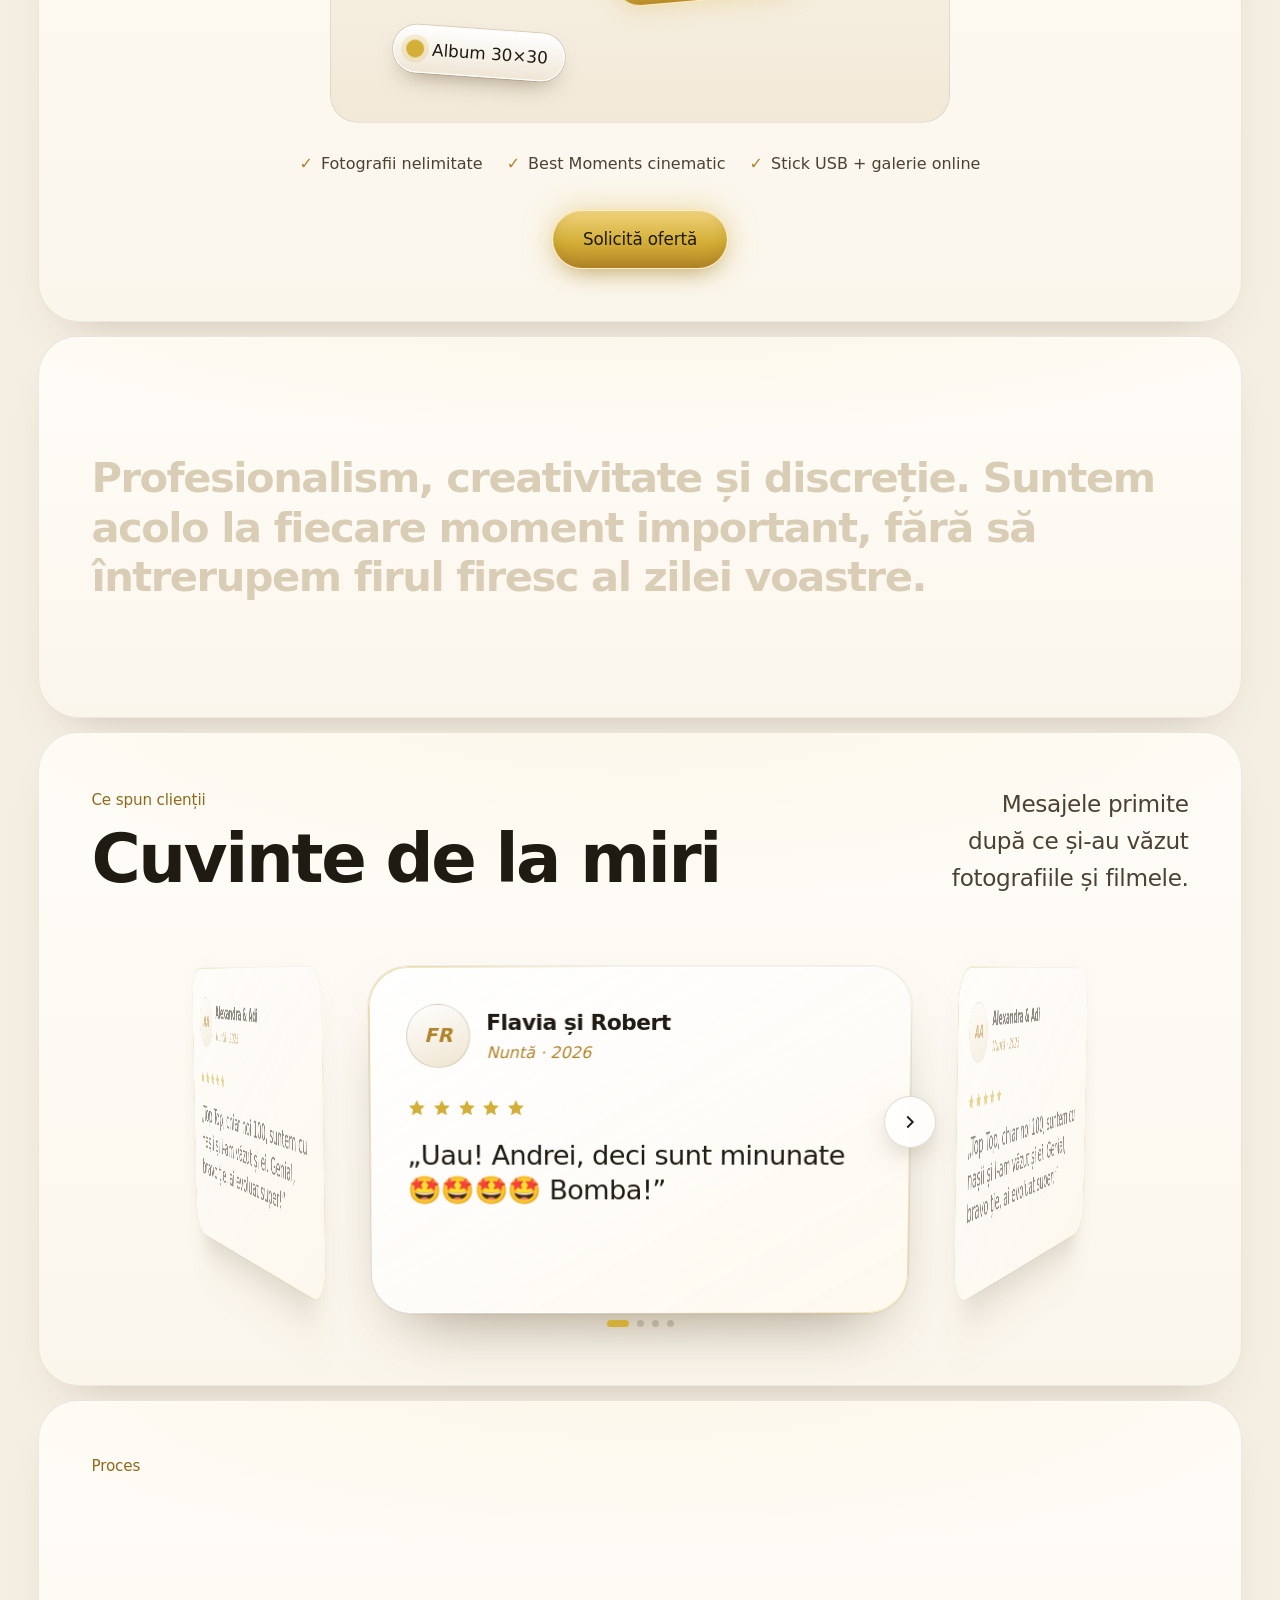
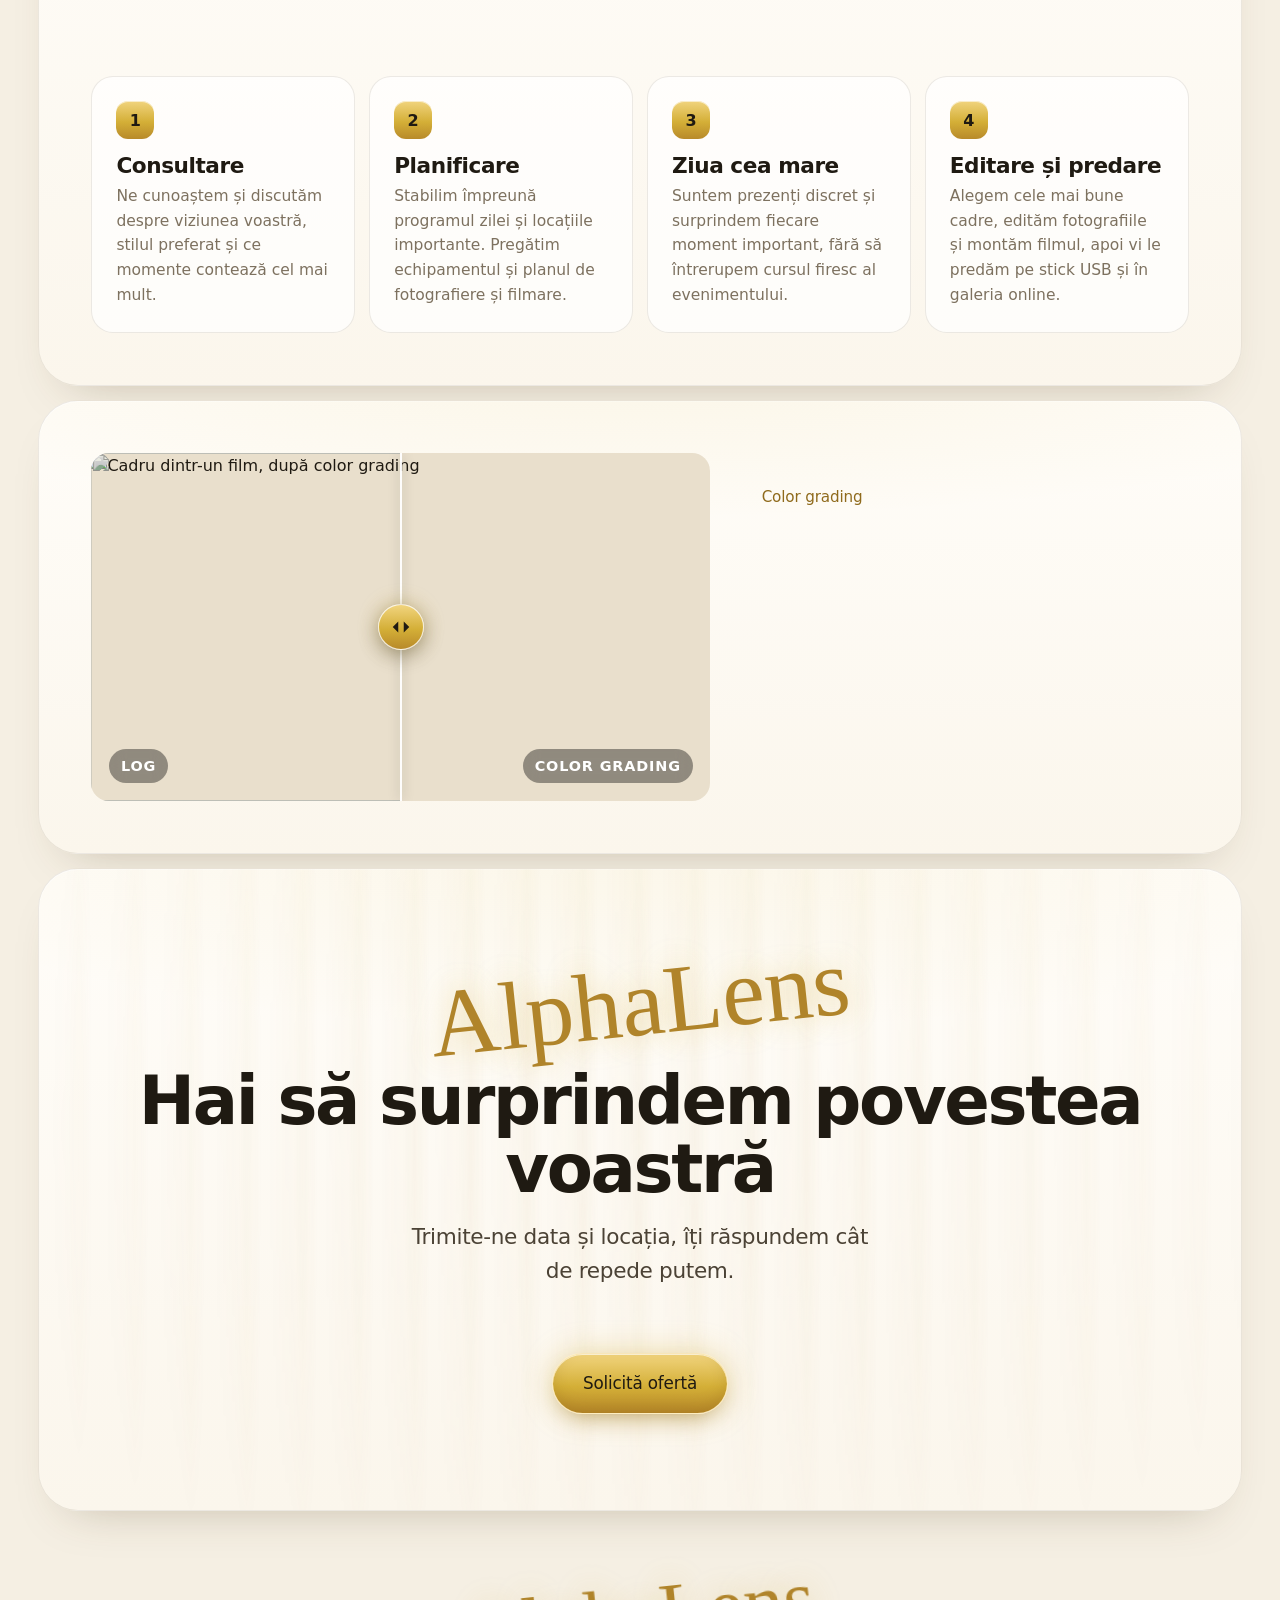
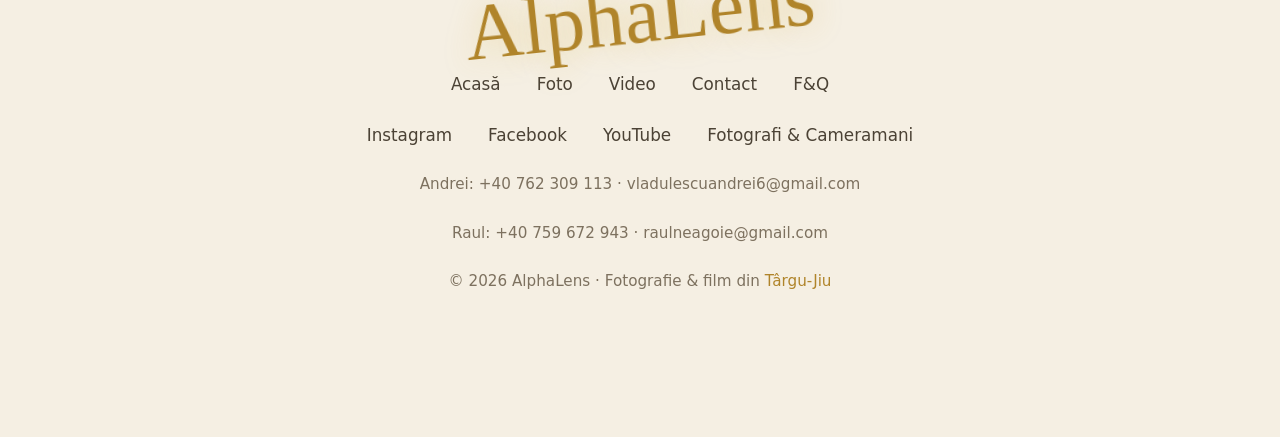
==== commit 0f276276: "Acasă: Flavia & Robert și Cristina & Adrian Co-Authored-By: Claude Opus 5.5 <noreply@anthropic.com> " ====
--- a/index.html
+++ b/index.html
@@ -132,11 +132,11 @@
           <div class="work-thumb"><img src="https://poze.b-cdn.net/nunti/flavia-robert/coperta.webp" width="1600" height="1000" alt="Flavia &amp; Robert, film de nuntă" loading="lazy" decoding="async"></div>
           <div class="work-foot"><span>Hunedoara</span><span class="play-chip"><i><svg viewBox="0 0 24 24" fill="currentColor" aria-hidden="true"><path d="M7 4v16l13-8z"/></svg></i>Play</span></div>
         </article>
-        <article class="card work" data-category="nunta" data-video="https://player.mediadelivery.net/embed/595311/61a689ef-a38a-4bb7-a291-4a253addb3d1?autoplay=true&amp;loop=false&amp;muted=false&amp;preload=true&amp;responsive=true" tabindex="0" role="button" aria-label="Vezi filmul Andrada &amp; Vio" data-reveal data-tilt style="--d:1">
+        <article class="card work" data-category="nunta" data-video="https://player.mediadelivery.net/embed/595311/1667f56e-c82f-4b13-a9bd-ab68572c73a7?autoplay=true&amp;loop=false&amp;muted=false&amp;preload=true&amp;responsive=true" tabindex="0" role="button" aria-label="Vezi filmul Cristina &amp; Adrian" data-reveal data-tilt style="--d:1">
           <span class="glare" aria-hidden="true"></span>
-          <div class="work-head"><div><h3 class="work-title">Andrada &amp; Vio</h3><p class="work-cat">Nuntă</p></div></div>
-          <div class="work-thumb"><img src="https://poze.b-cdn.net/nunti/andrada-vio/DSC00413.webp" width="1600" height="1000" alt="Andrada &amp; Vio, film de nuntă" loading="lazy" decoding="async"></div>
-          <div class="work-foot"><span>2024</span><span class="play-chip"><i><svg viewBox="0 0 24 24" fill="currentColor" aria-hidden="true"><path d="M7 4v16l13-8z"/></svg></i>Play</span></div>
+          <div class="work-head"><div><h3 class="work-title">Cristina &amp; Adrian</h3><p class="work-cat">Nuntă</p></div></div>
+          <div class="work-thumb"><img src="https://poze.b-cdn.net/evenimente/workshop-visionary/coperta.webp" width="1600" height="1000" alt="Cristina și Adrian, film de nuntă" loading="lazy" decoding="async"></div>
+          <div class="work-foot"><span>2025</span><span class="play-chip"><i><svg viewBox="0 0 24 24" fill="currentColor" aria-hidden="true"><path d="M7 4v16l13-8z"/></svg></i>Play</span></div>
         </article>
       </div>
     </section>
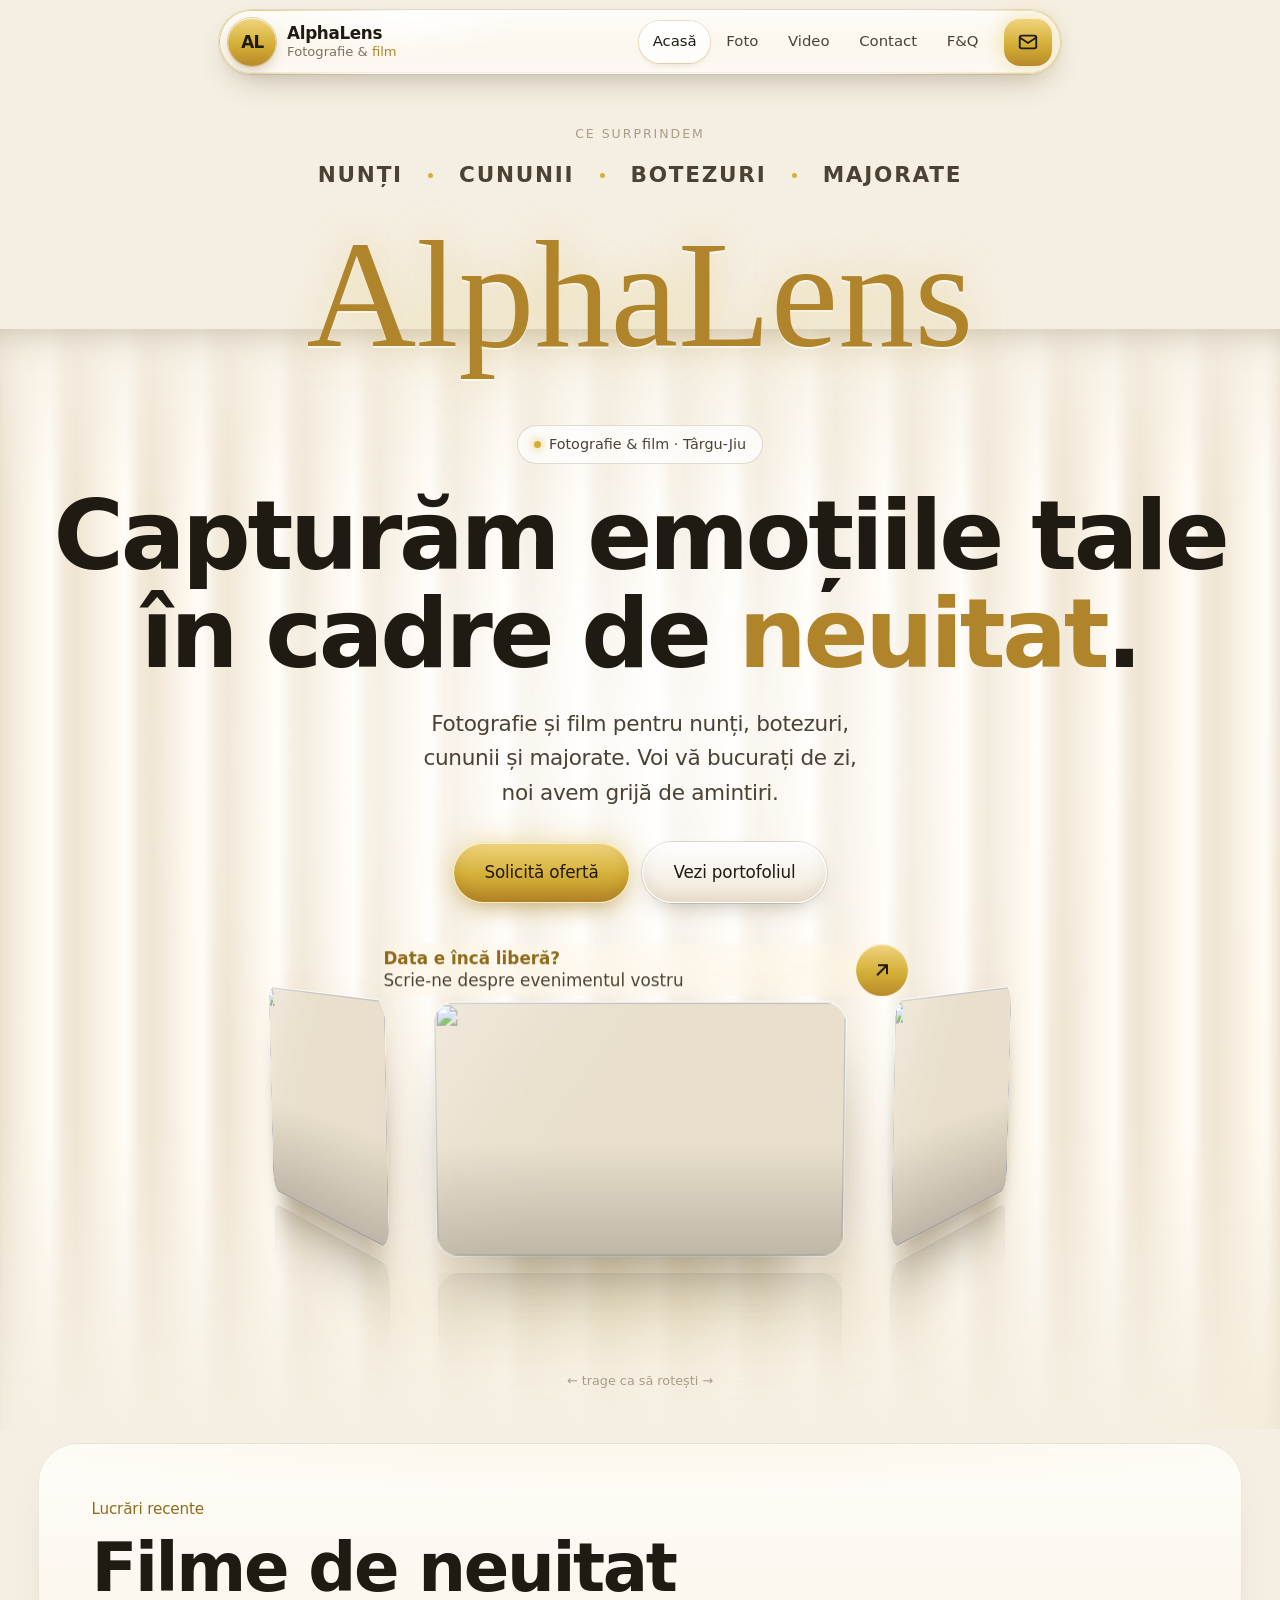
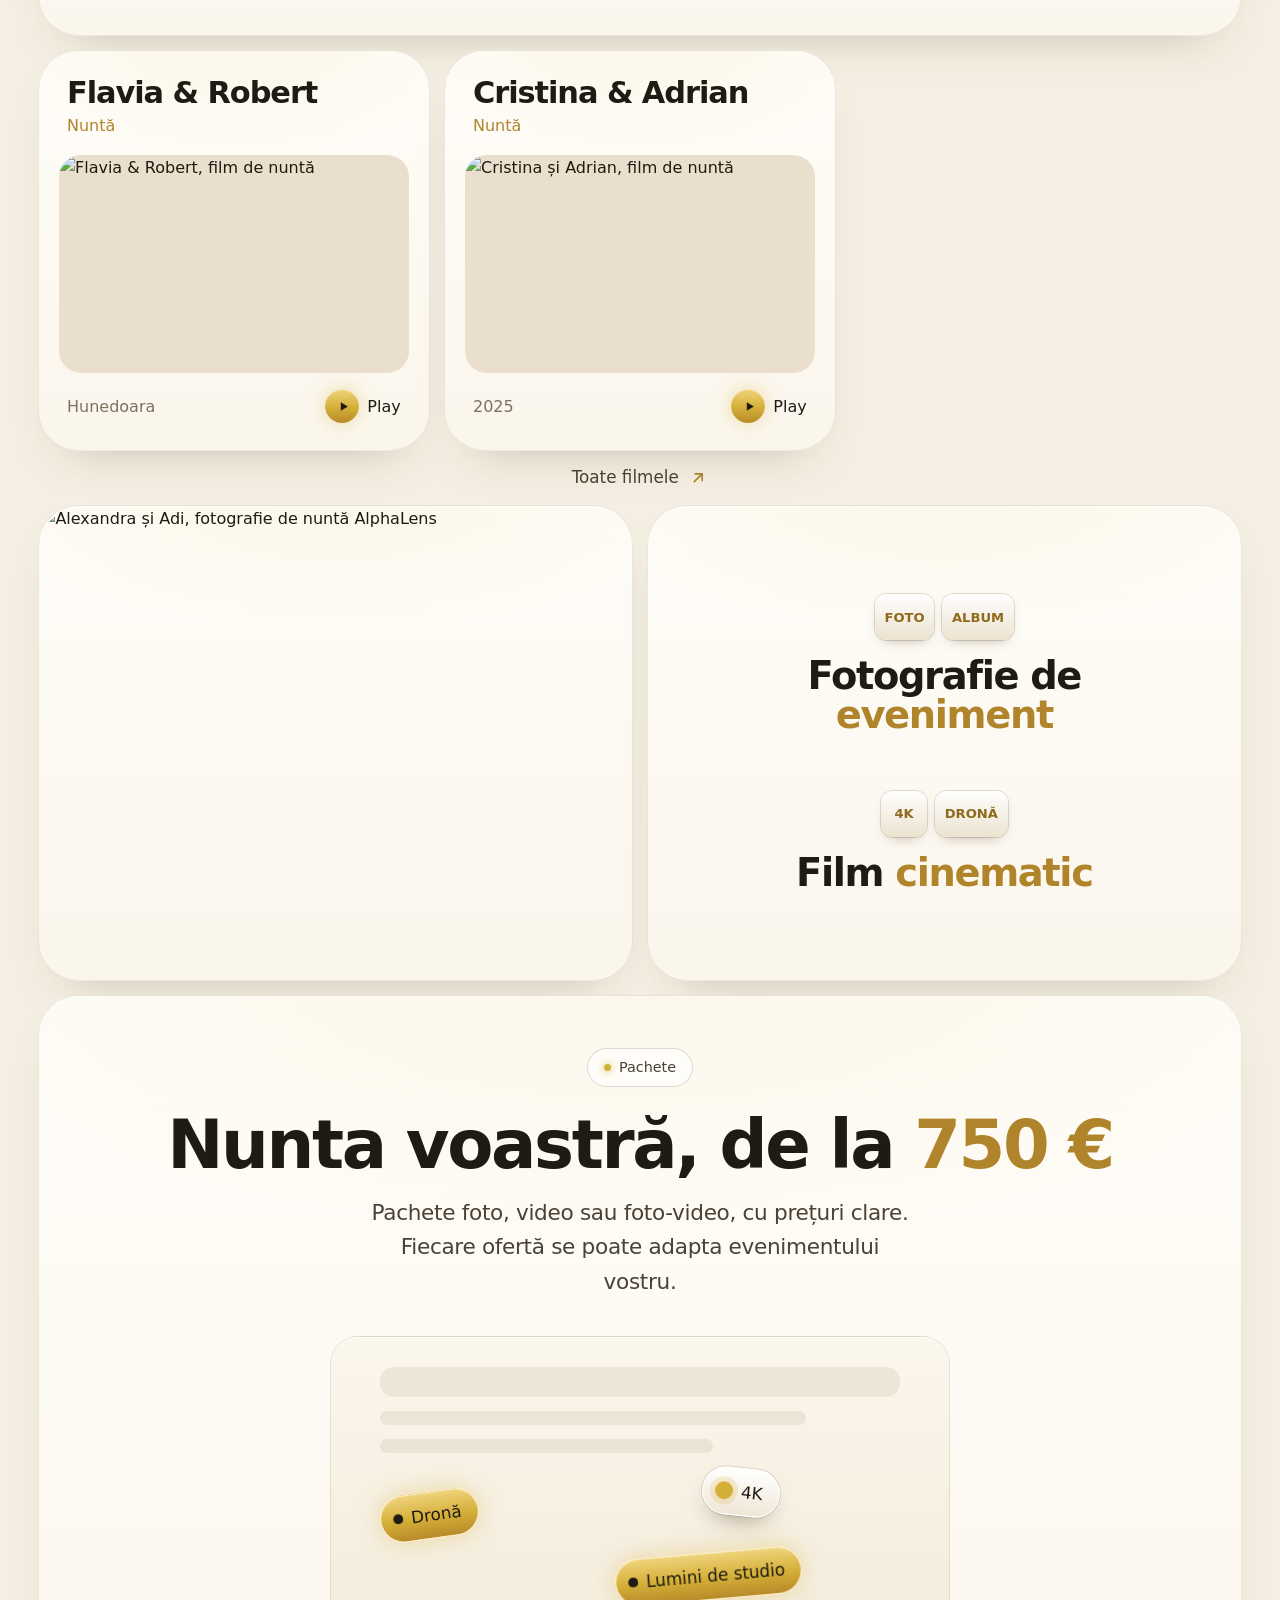
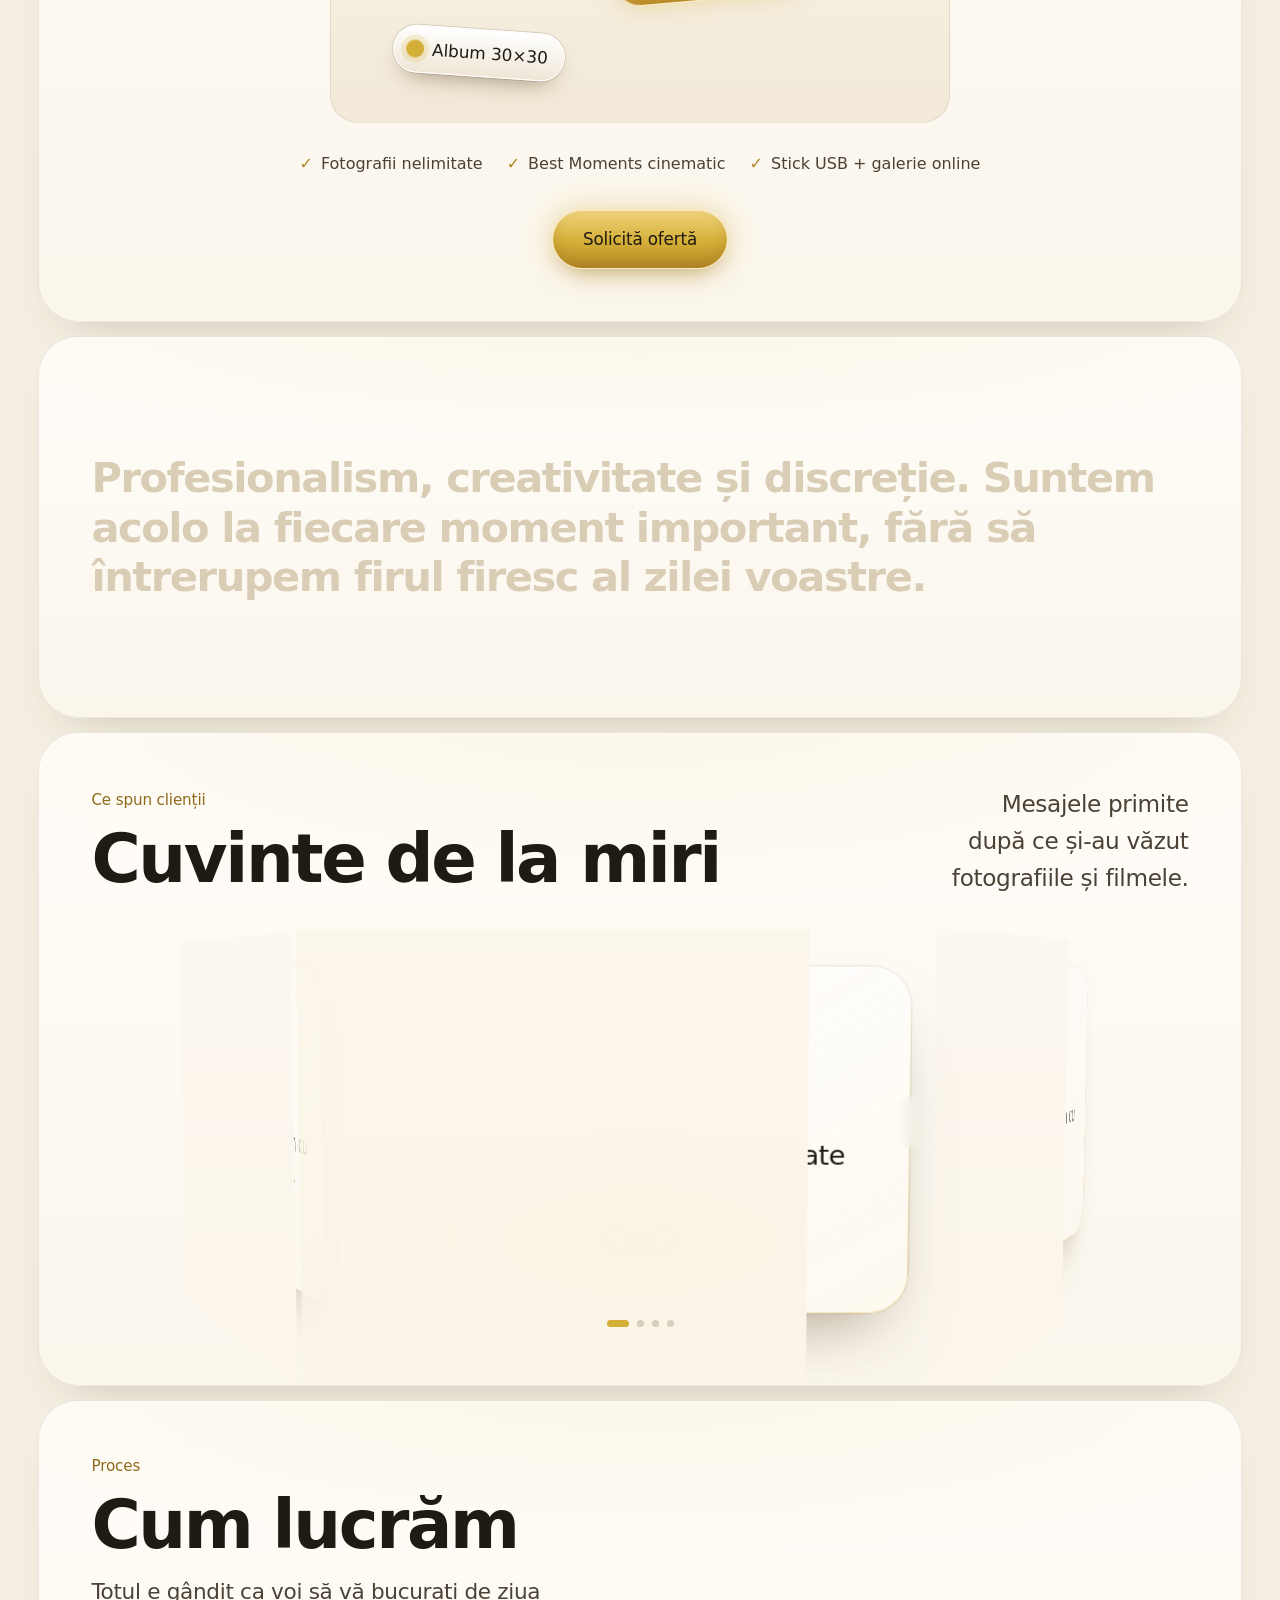
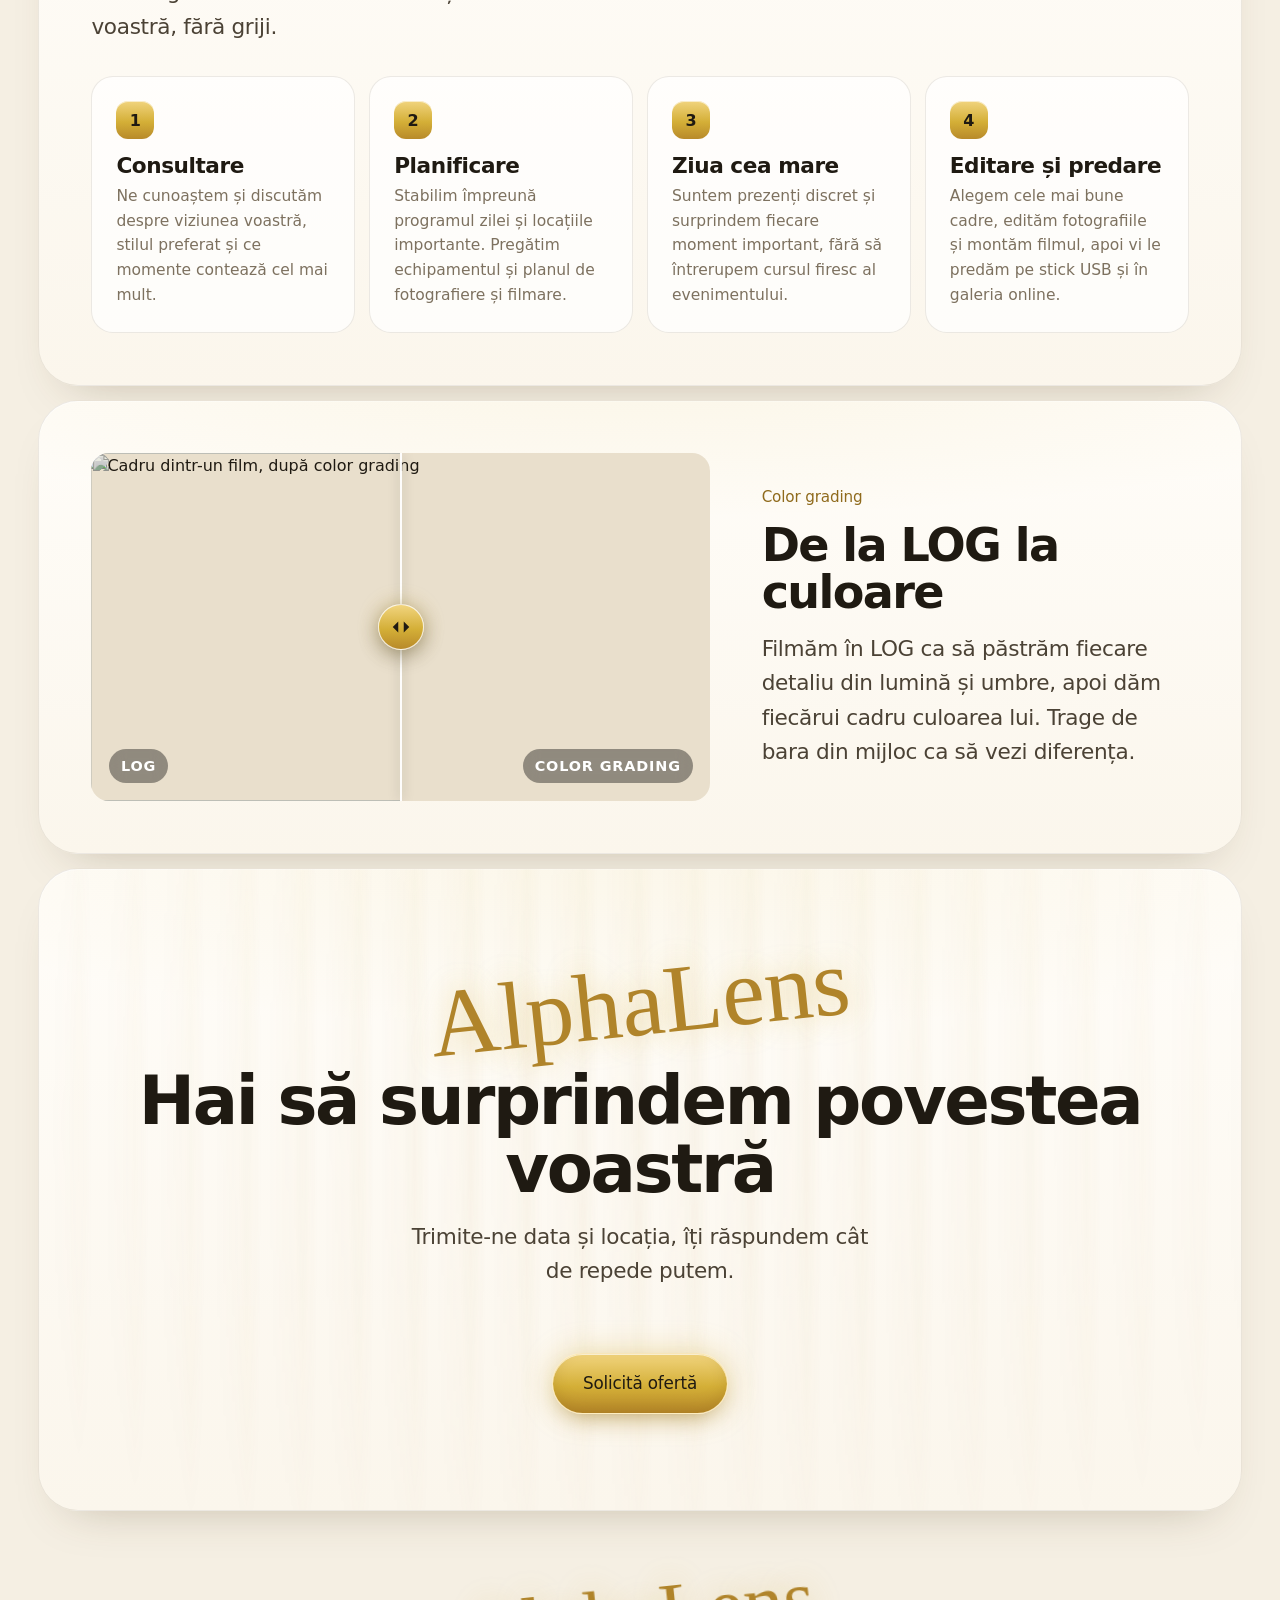
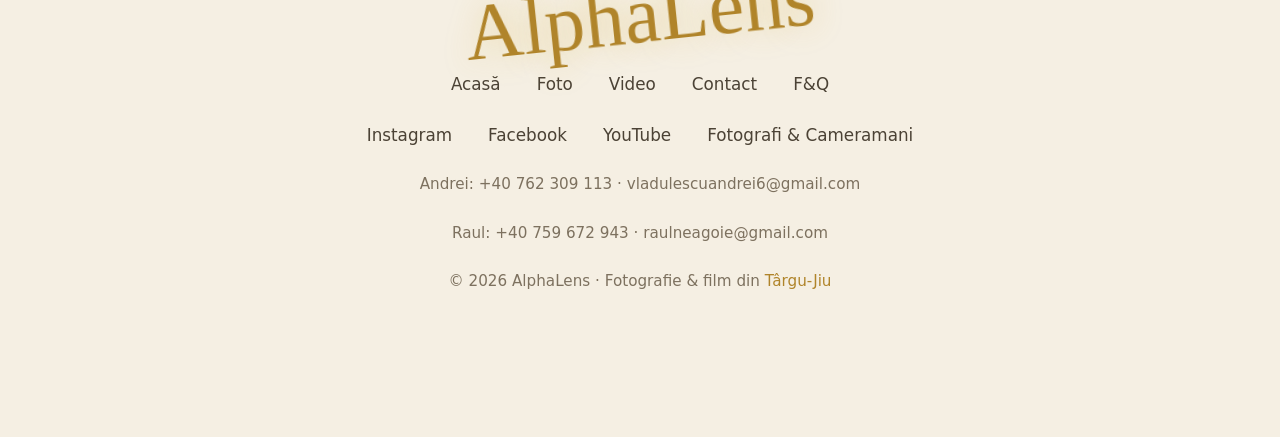
==== commit 002cc456: "Mobil: fără zoom la dublu tap pe iOS (touch-action: manipulation) Pinch-zoom rămâne activ. Versiunea" ====
--- a/index.html
+++ b/index.html
@@ -17,7 +17,7 @@
   <link rel="preconnect" href="https://fonts.googleapis.com">
   <link rel="preconnect" href="https://fonts.gstatic.com" crossorigin>
   <link href="https://fonts.googleapis.com/css2?family=Inter+Tight:wght@500;600;700&family=Inter:wght@400;500&family=Herr+Von+Muellerhoff&display=swap" rel="stylesheet">
-  <link rel="stylesheet" href="style.css?v=20261108a">
+  <link rel="stylesheet" href="style.css?v=20261121a">
 </head>
 <body>
   <a class="skip-link" href="#main">Sari la conținut</a>
--- a/style.css
+++ b/style.css
@@ -46,6 +46,8 @@
 img { height: auto; }
 a { color: inherit; text-decoration: none; }
 button { font: inherit; color: inherit; background: none; border: 0; cursor: pointer; }
+/* iOS: fără zoom la dublu tap (pinch-zoom rămâne activ) */
+html, body, a, button, input, select, textarea, label, summary, [role="button"] { touch-action: manipulation; }
 input, textarea, select { font: inherit; color: inherit; }
 h1, h2, h3, h4 { font-family: var(--font-display); font-weight: 600; line-height: 1.02; letter-spacing: -0.035em; }
 ::selection { background: var(--gold-2); color: var(--ink); }
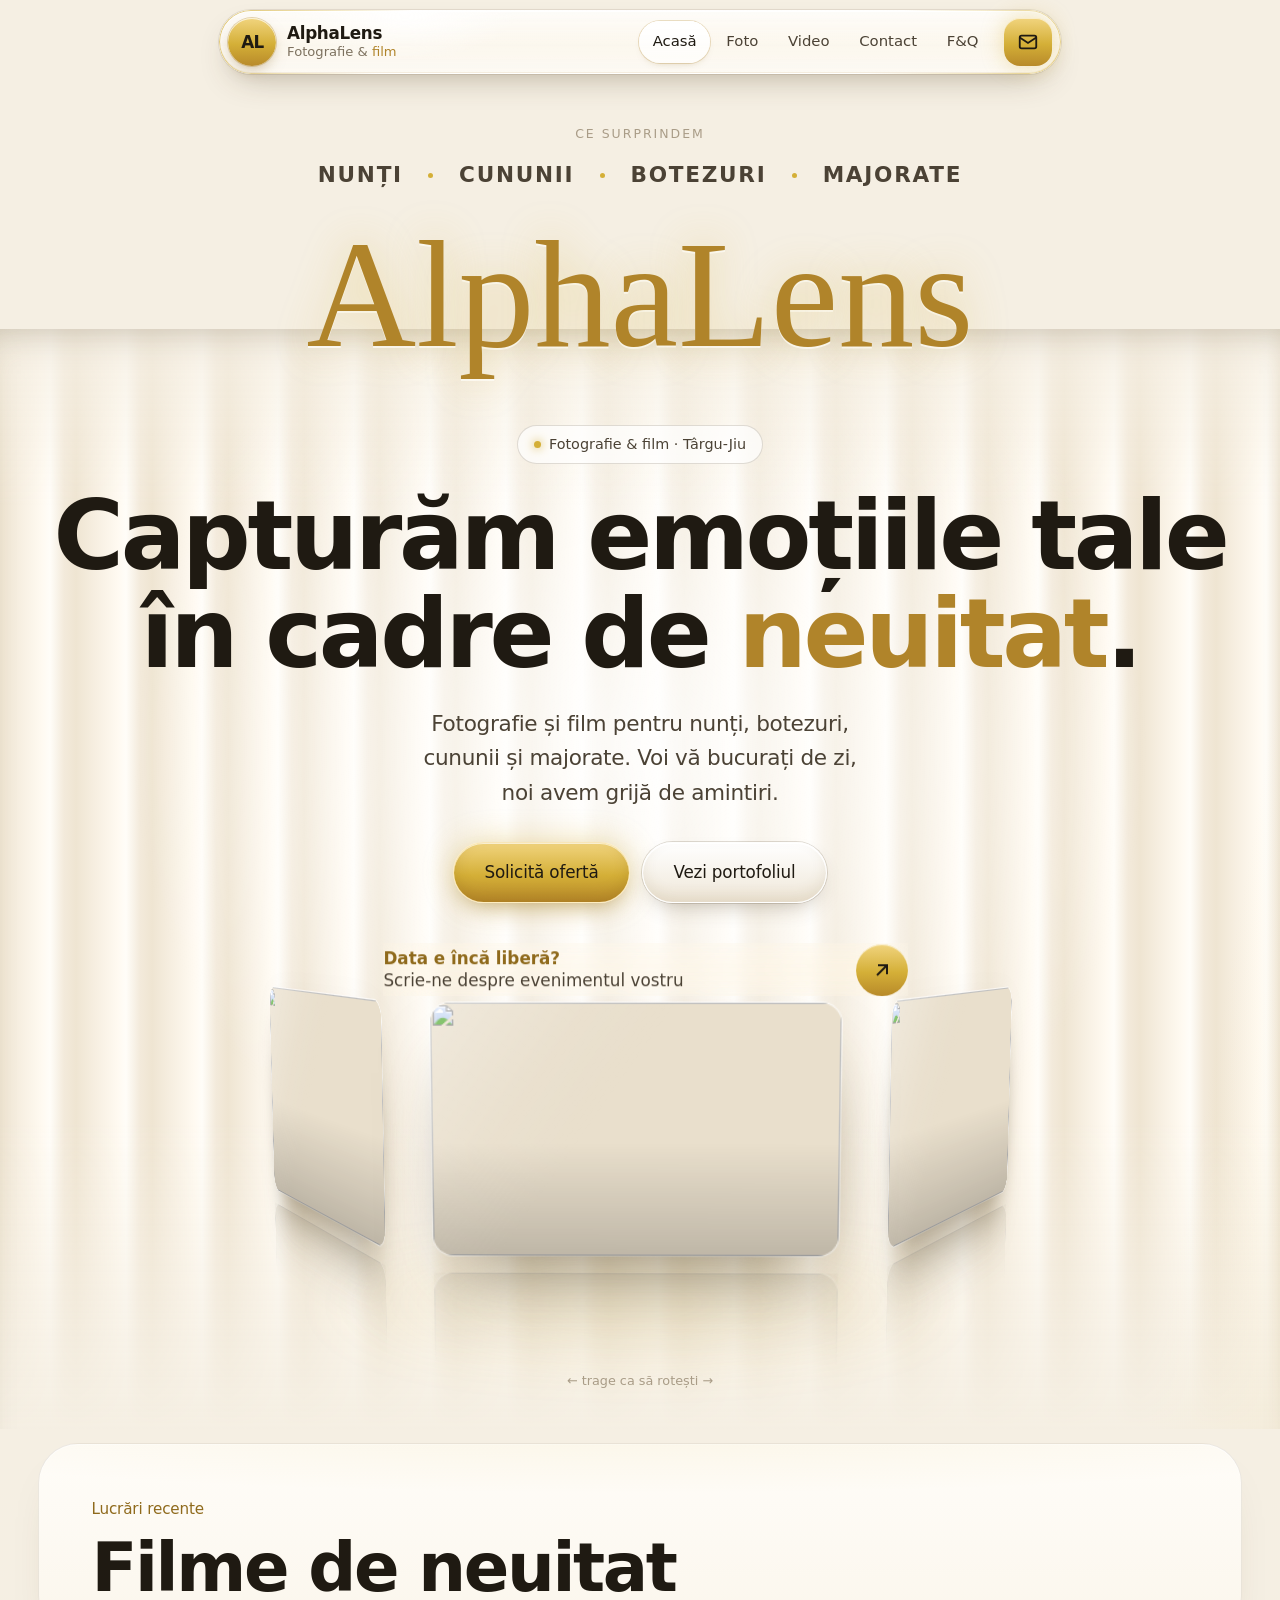
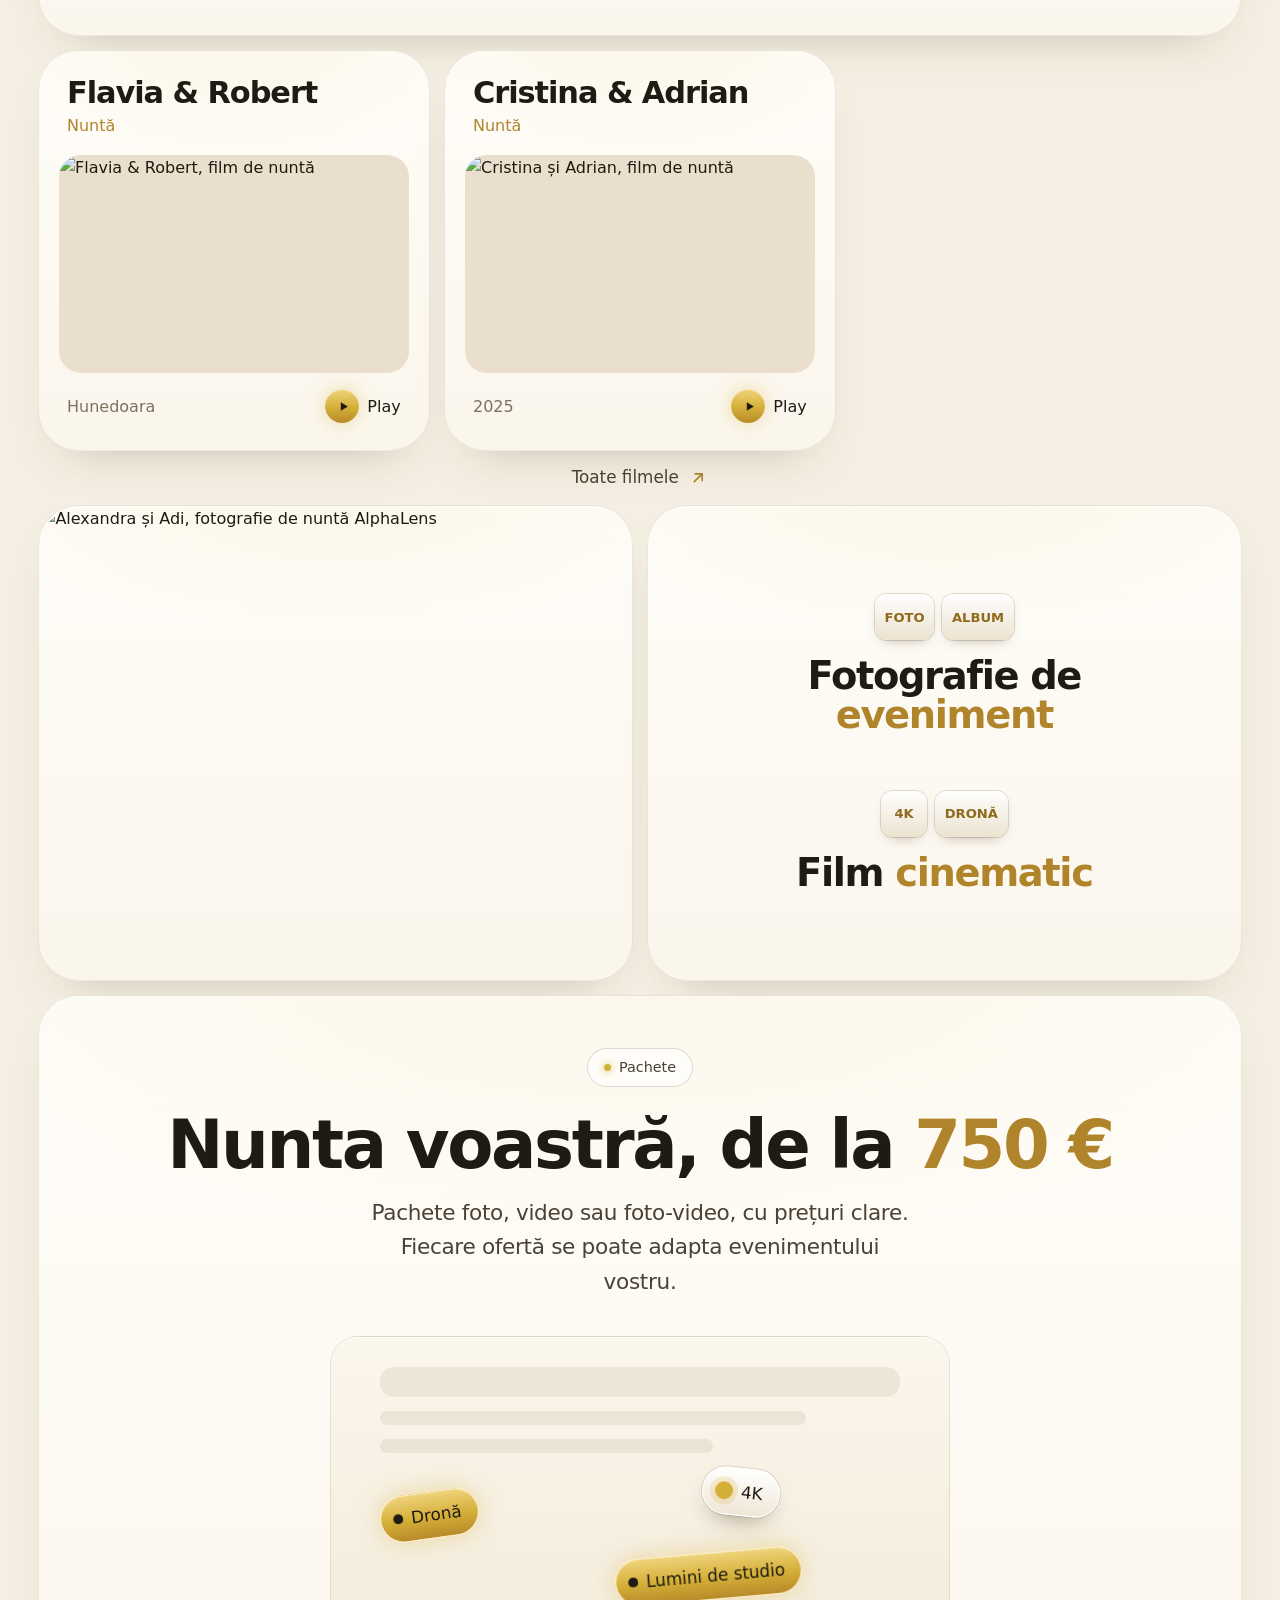
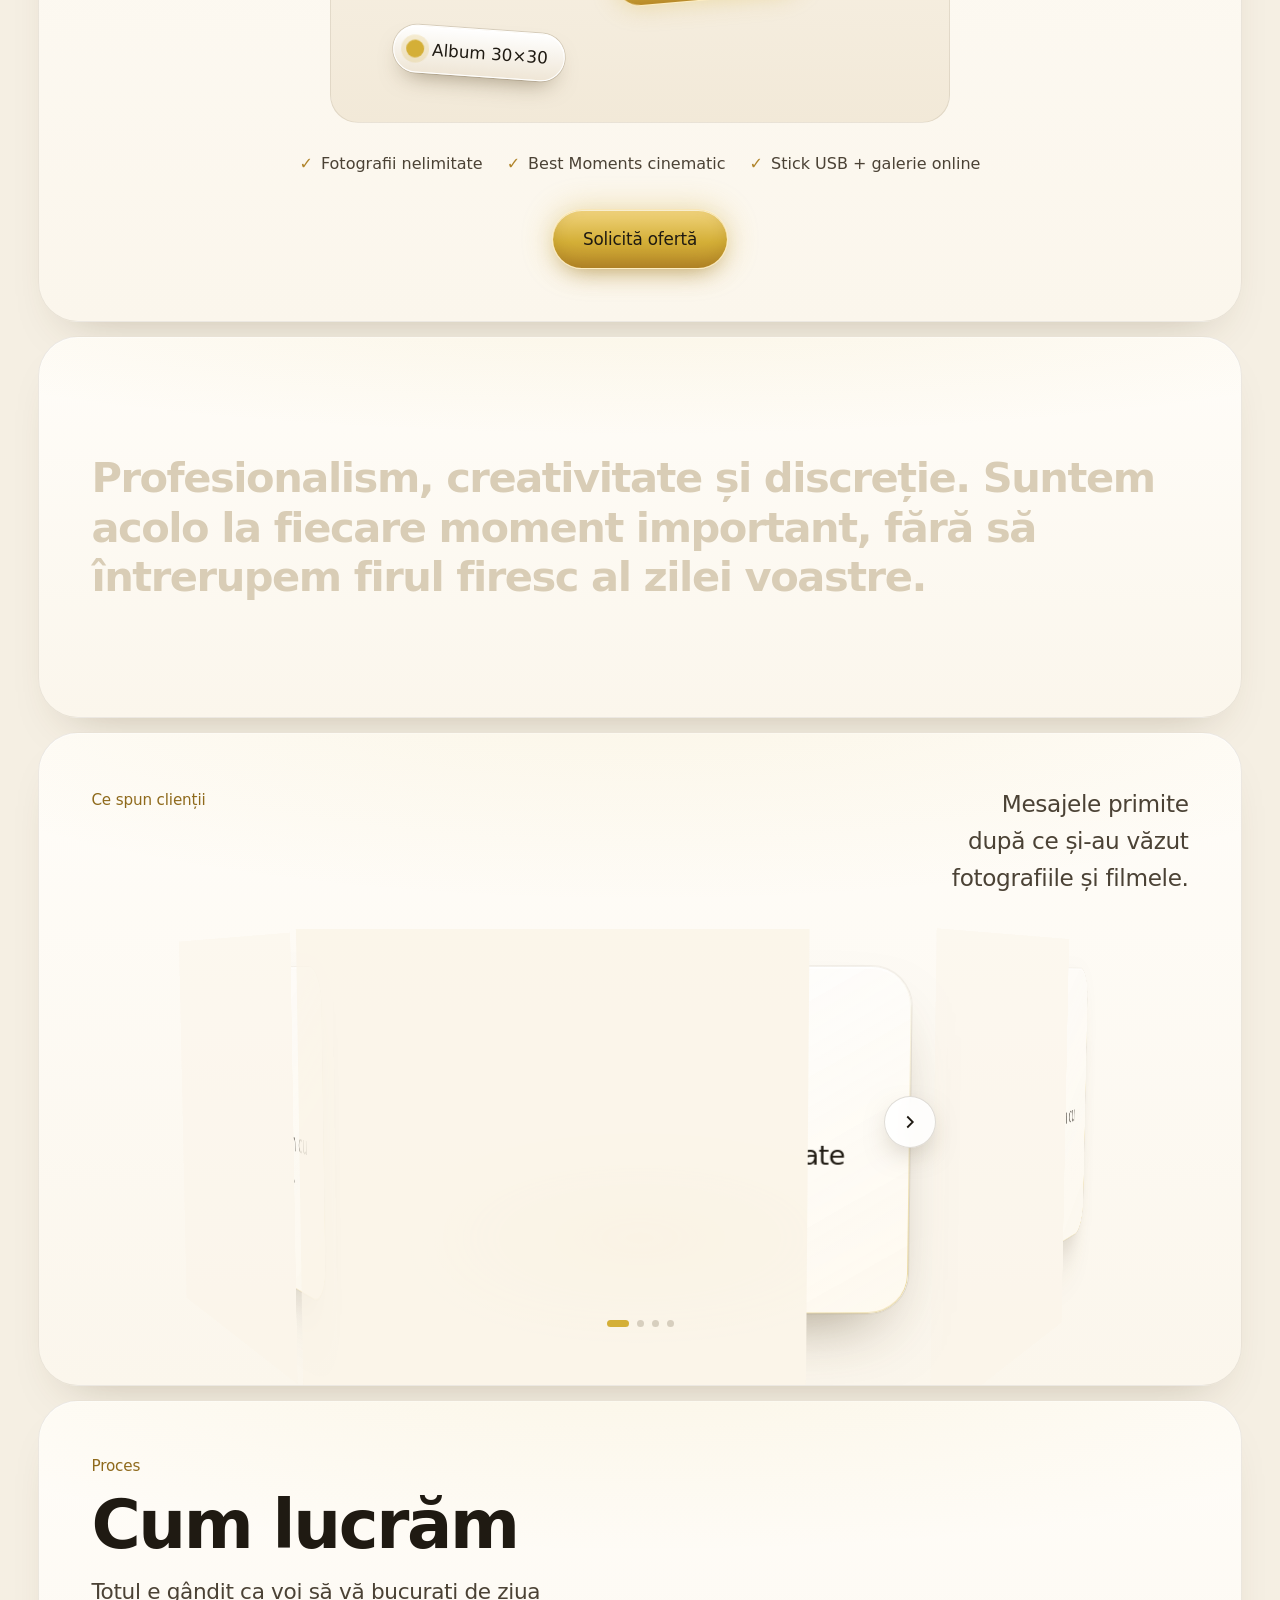
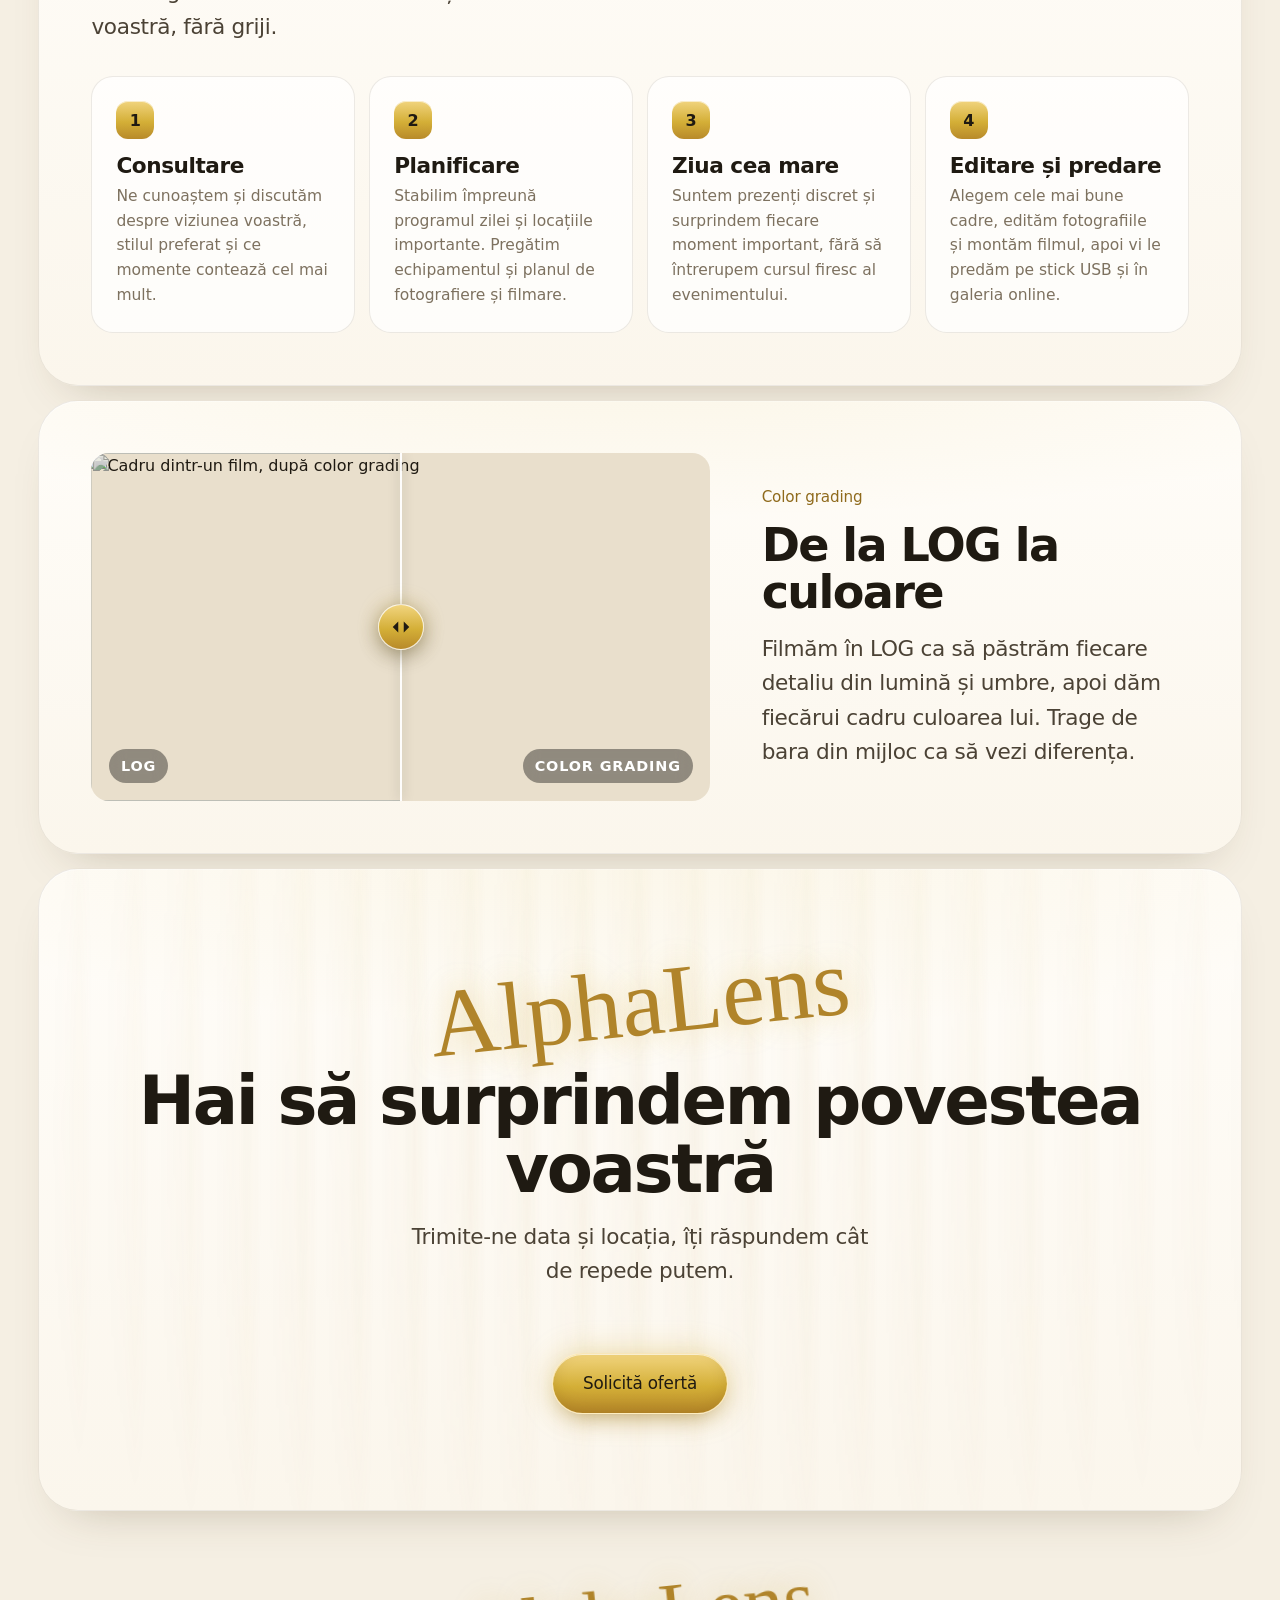
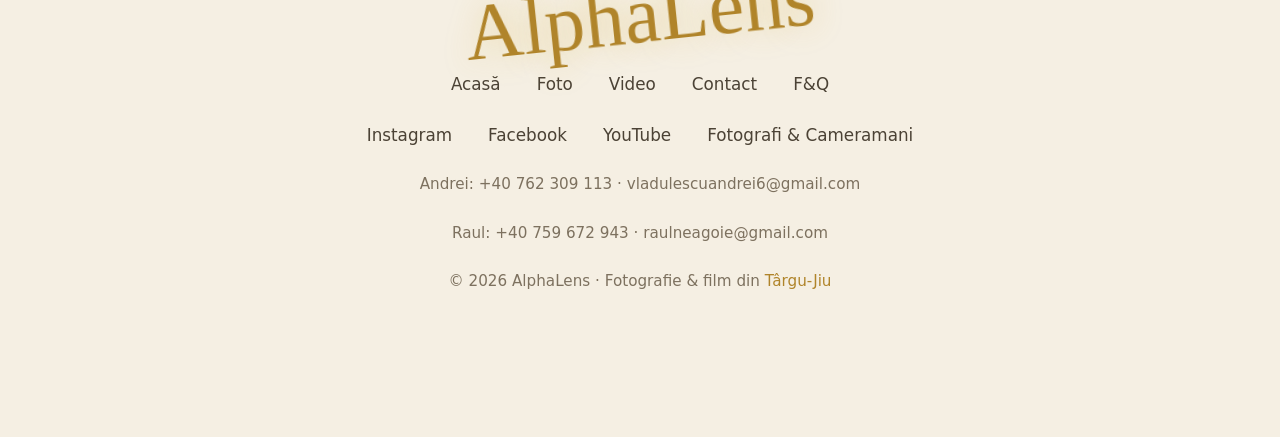
==== commit eddba62b: "Galerie foto: poza umple spațiul disponibil și pe iPhone (Safari) Imaginea din galerie e poziționată" ====
--- a/index.html
+++ b/index.html
@@ -17,7 +17,7 @@
   <link rel="preconnect" href="https://fonts.googleapis.com">
   <link rel="preconnect" href="https://fonts.gstatic.com" crossorigin>
   <link href="https://fonts.googleapis.com/css2?family=Inter+Tight:wght@500;600;700&family=Inter:wght@400;500&family=Herr+Von+Muellerhoff&display=swap" rel="stylesheet">
-  <link rel="stylesheet" href="style.css?v=20261121a">
+  <link rel="stylesheet" href="style.css?v=20261121b">
 </head>
 <body>
   <a class="skip-link" href="#main">Sari la conținut</a>
--- a/style.css
+++ b/style.css
@@ -591,7 +591,8 @@
 .gallery-head .count { color: var(--gold-2); font-variant-numeric: tabular-nums; font-size: 0.95rem; margin-top: 0.2rem; }
 .gallery .modal-close { position: static; }
 .gallery-main { position: relative; min-height: 0; display: grid; grid-template-rows: 100%; grid-template-columns: 100%; place-items: center; }
-.gallery-main img { max-width: 100%; max-height: 100%; object-fit: contain; border-radius: 14px; box-shadow: 0 30px 80px -30px #000; }
+/* poziționare absolută: Safari nu mai micșorează poza în celula grid */
+.gallery-main img { position: absolute; inset: 0; margin: auto; max-width: 100%; max-height: 100%; object-fit: contain; border-radius: 14px; box-shadow: 0 30px 80px -30px #000; }
 .gallery-nav { position: absolute; top: 50%; transform: translateY(-50%); width: 52px; height: 52px; border-radius: 50%; display: grid; place-items: center;
   background: rgba(255,255,255,0.14); border: 1px solid rgba(255,255,255,0.3); color: #fff; backdrop-filter: blur(10px); -webkit-backdrop-filter: blur(10px); transition: background 0.2s, color 0.2s; }
 .gallery-nav:hover { background: var(--gold-2); color: var(--ink); }
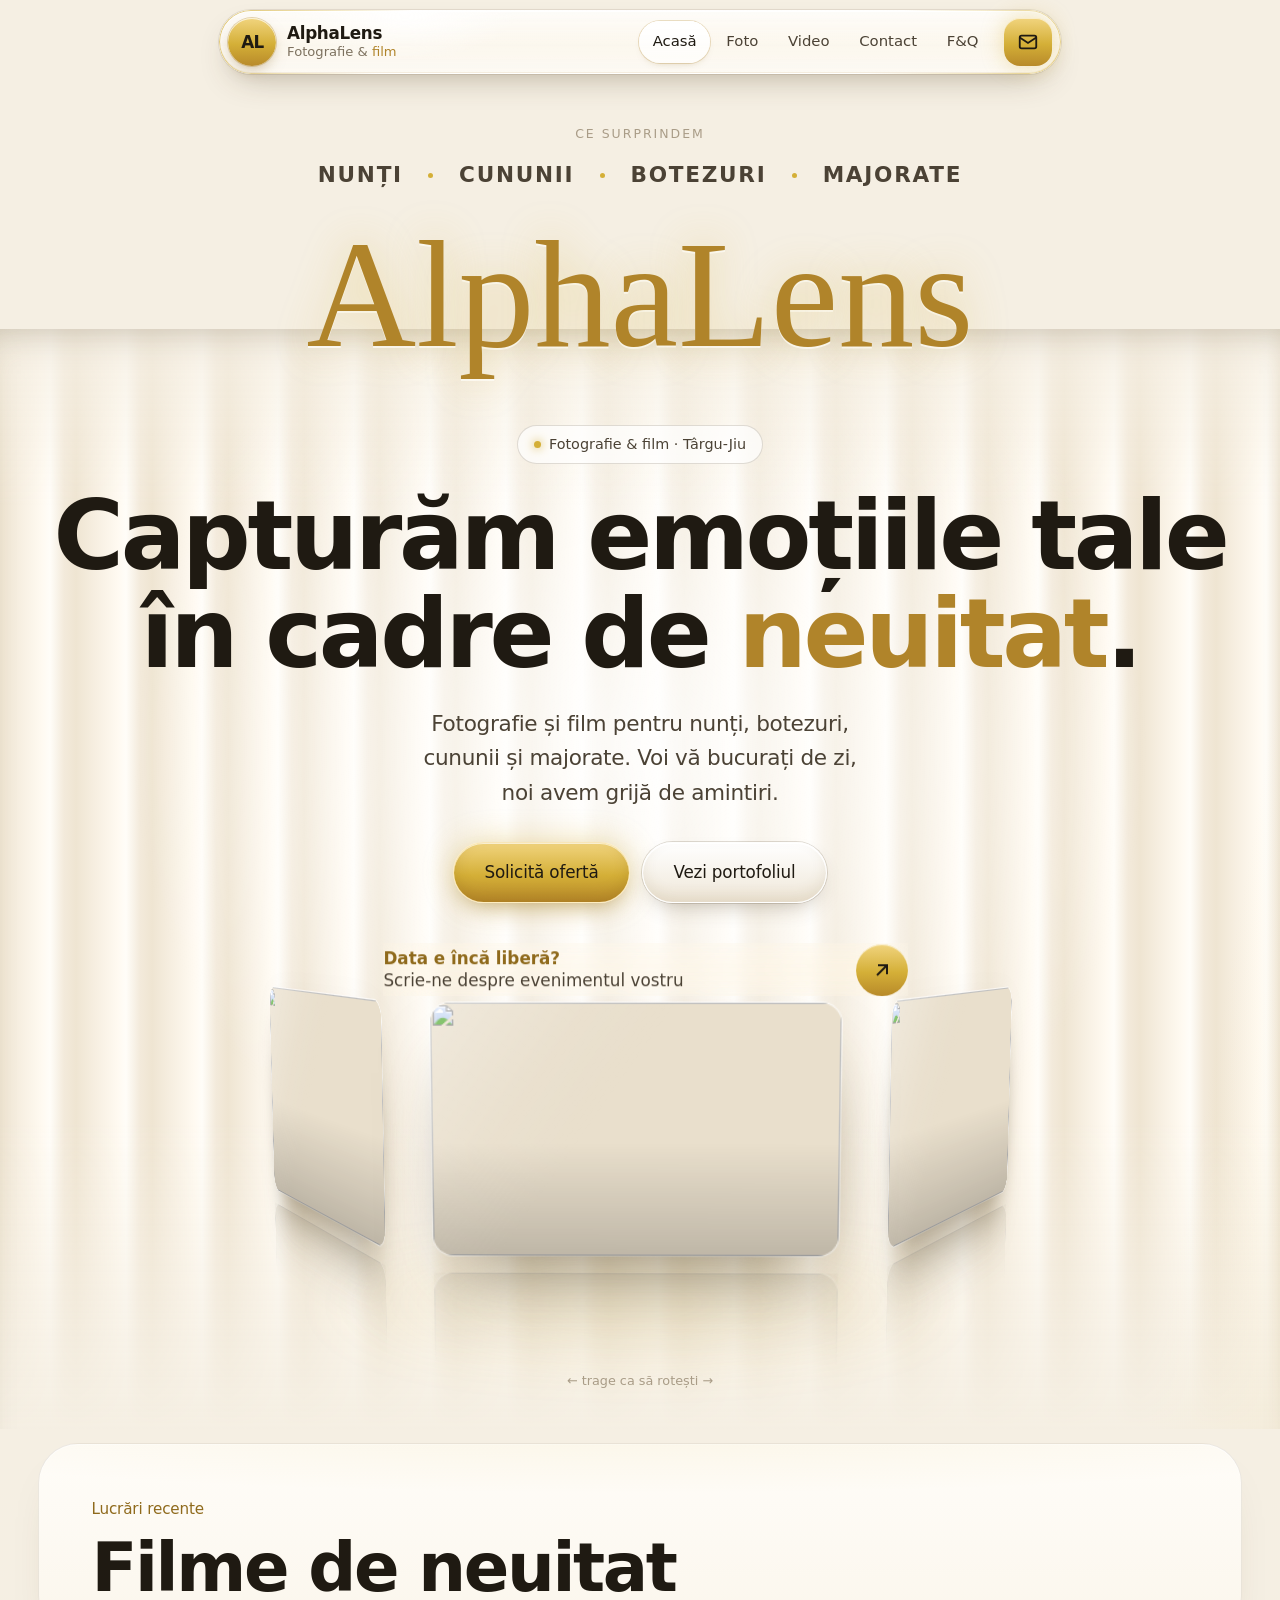
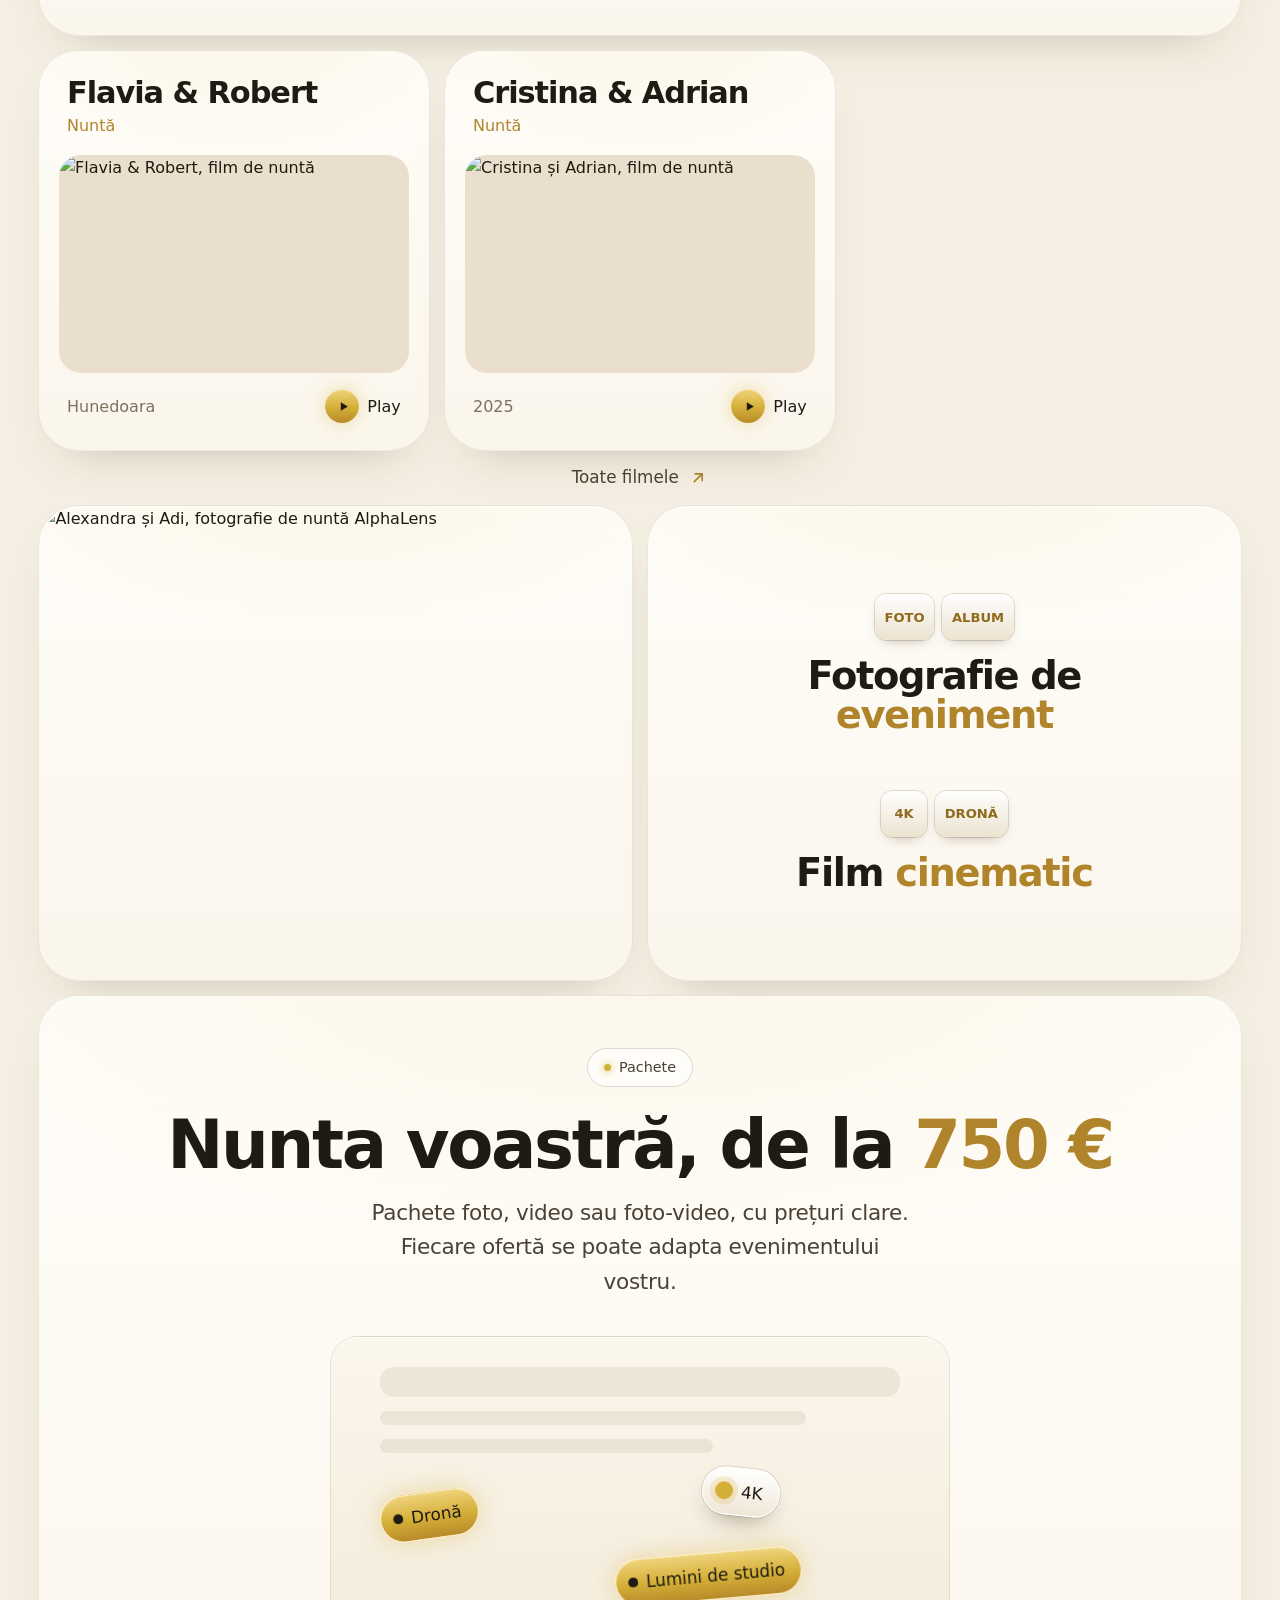
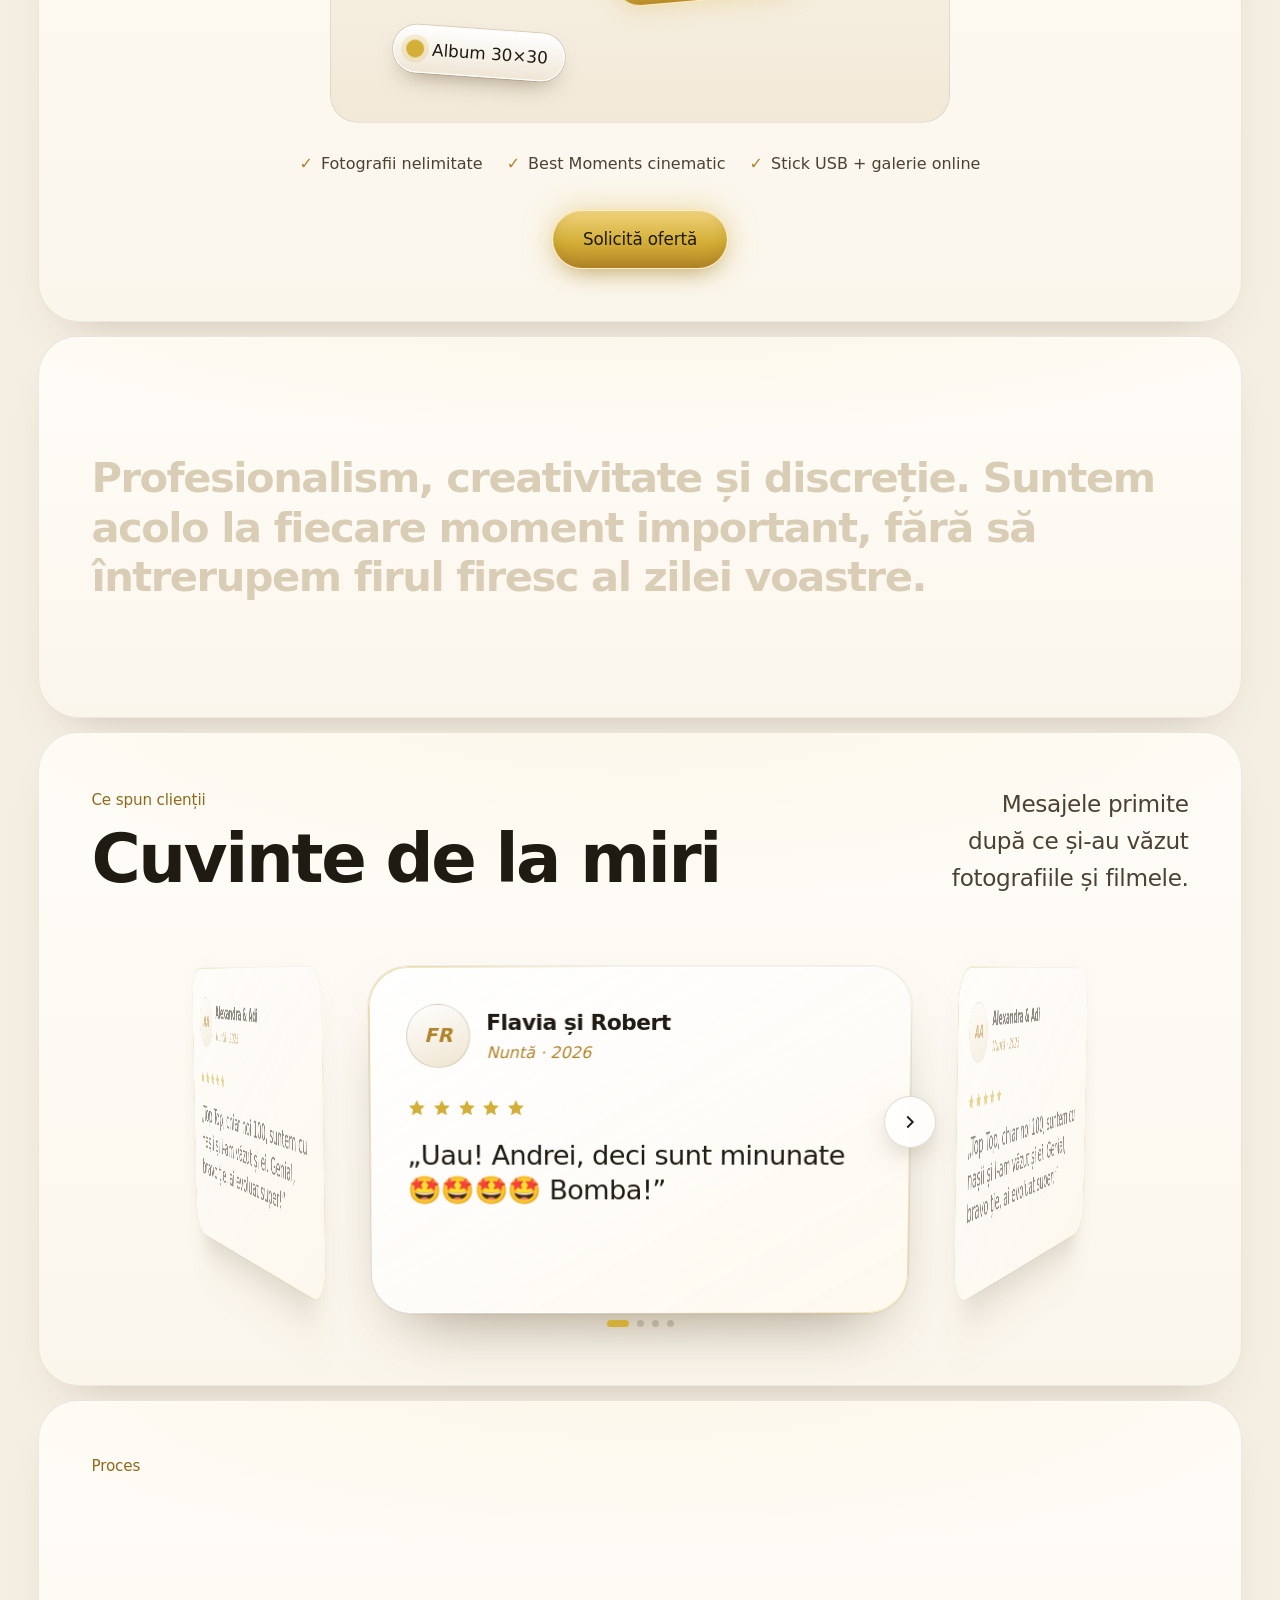
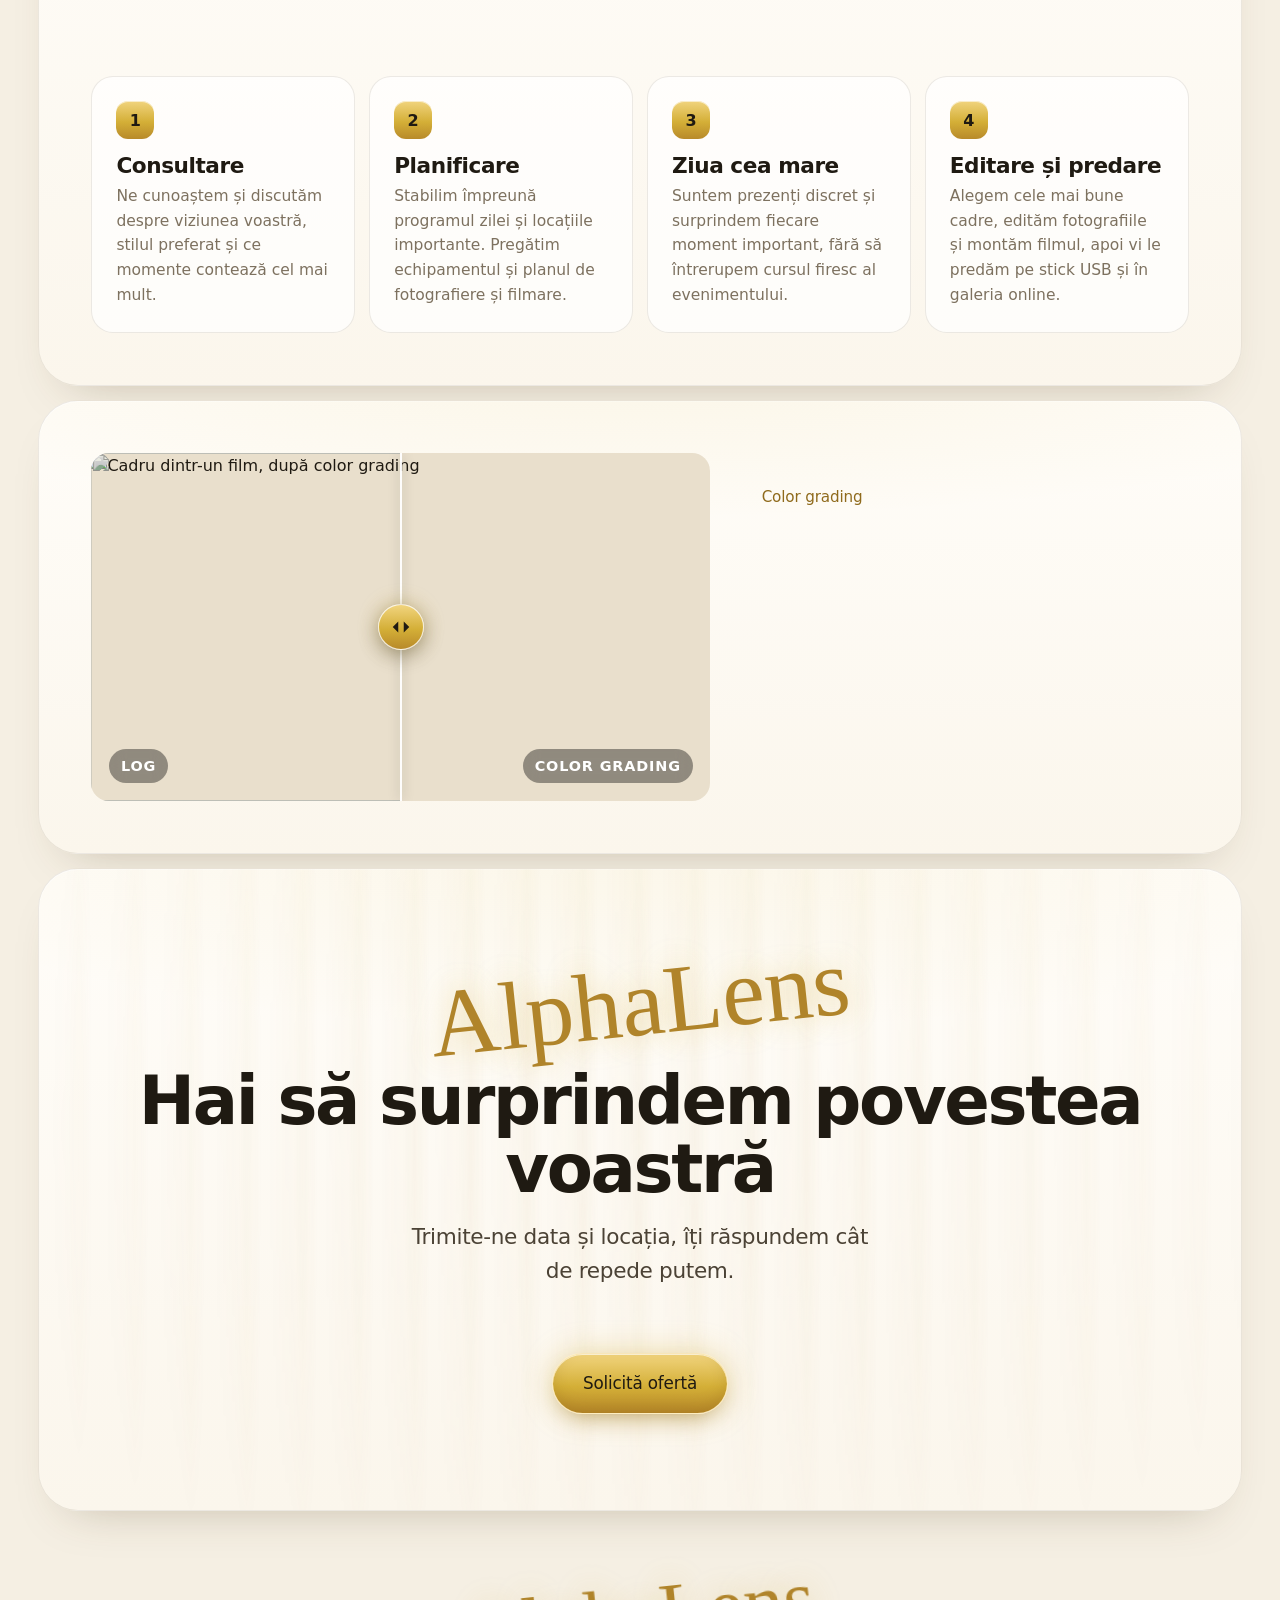
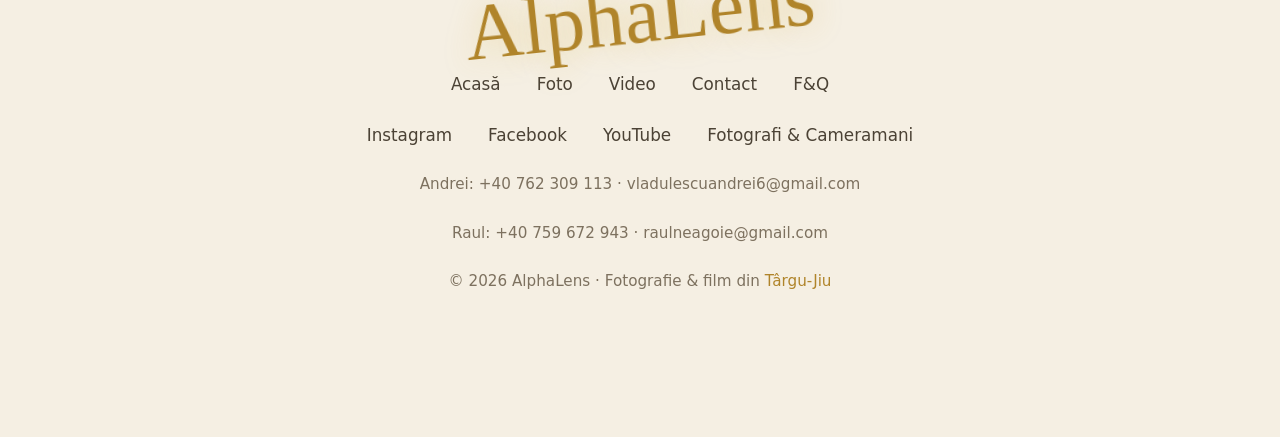
==== commit ca026f2f: "Formular contact: mesajul spune de pe ce site vine Câmpul title devine „Mesaj nou de pe <domeniu>” ș" ====
--- a/index.html
+++ b/index.html
@@ -311,6 +311,6 @@
 
   <script src="vendor/motion.min.js?v=20261024a"></script>
   <script src="anim.js?v=20261024a"></script>
-  <script src="site.js?v=20261024a"></script>
+  <script src="site.js?v=20261121a"></script>
 </body>
 </html>
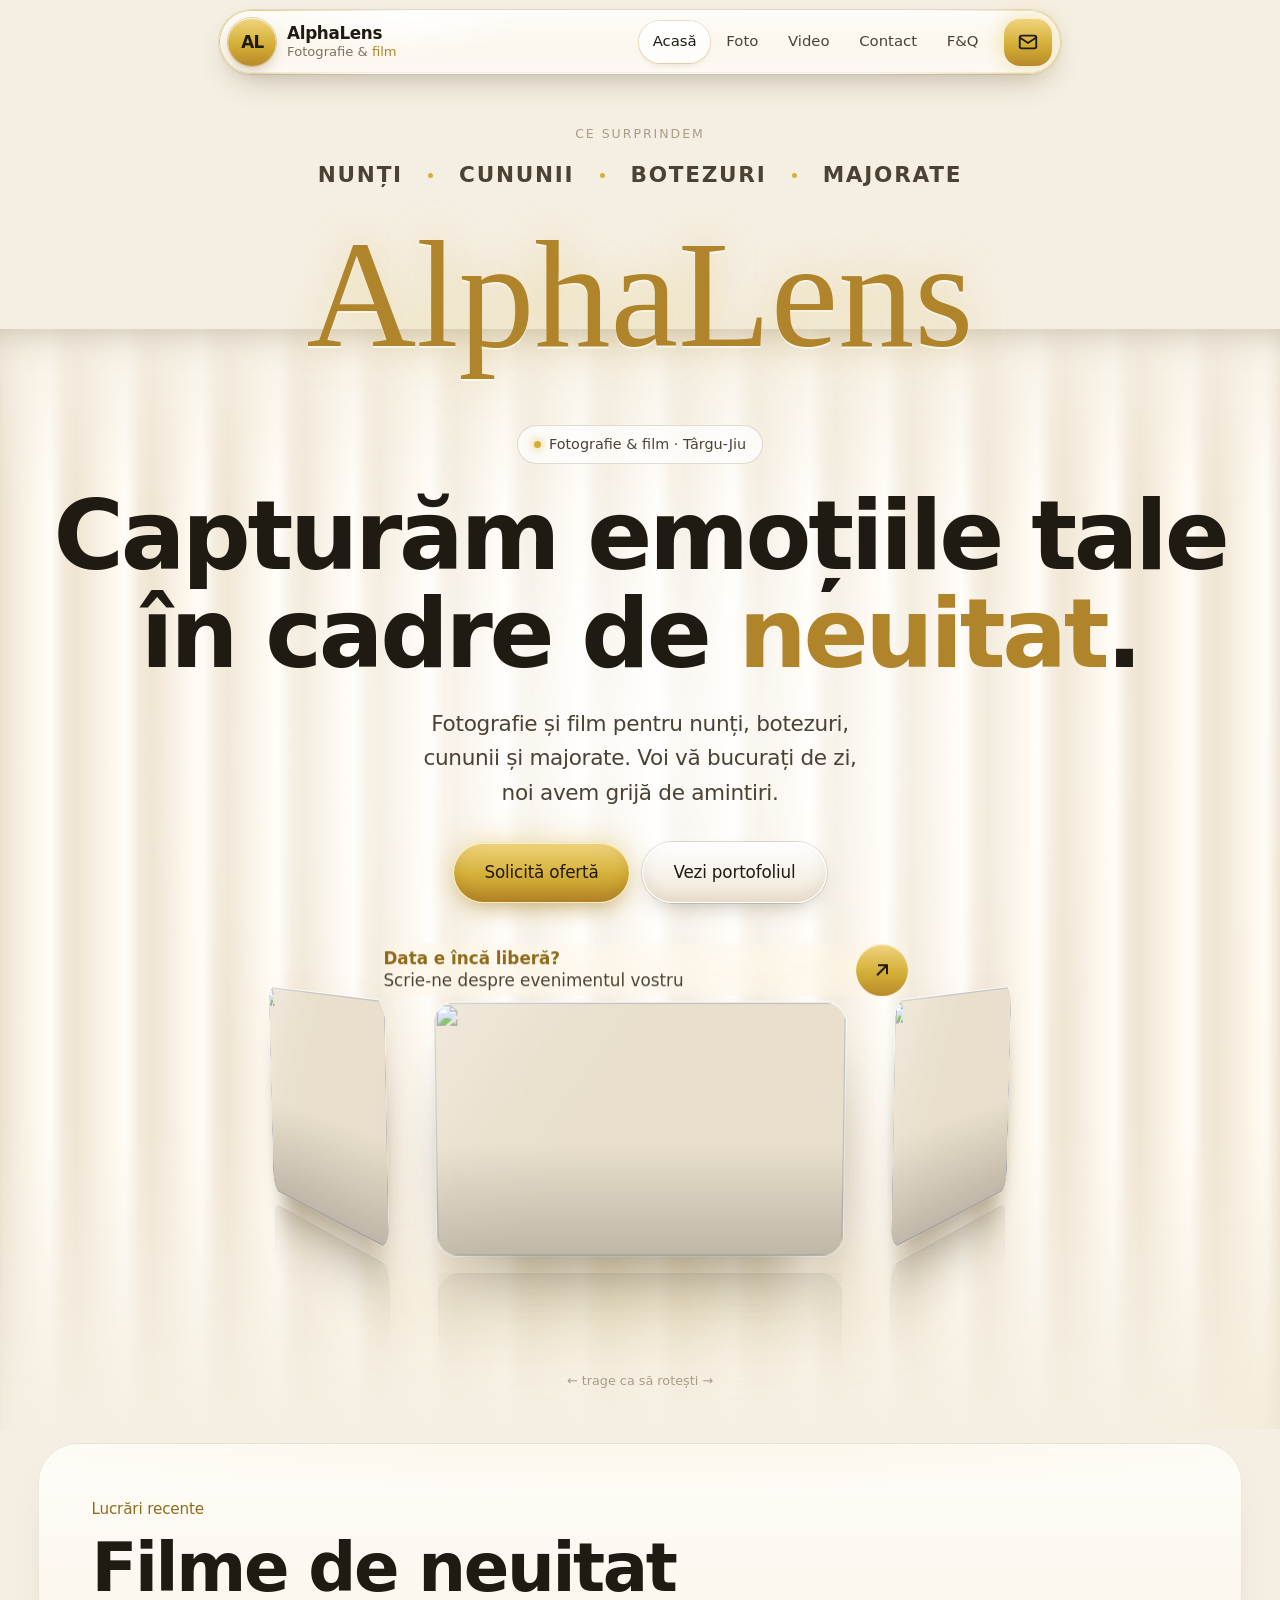
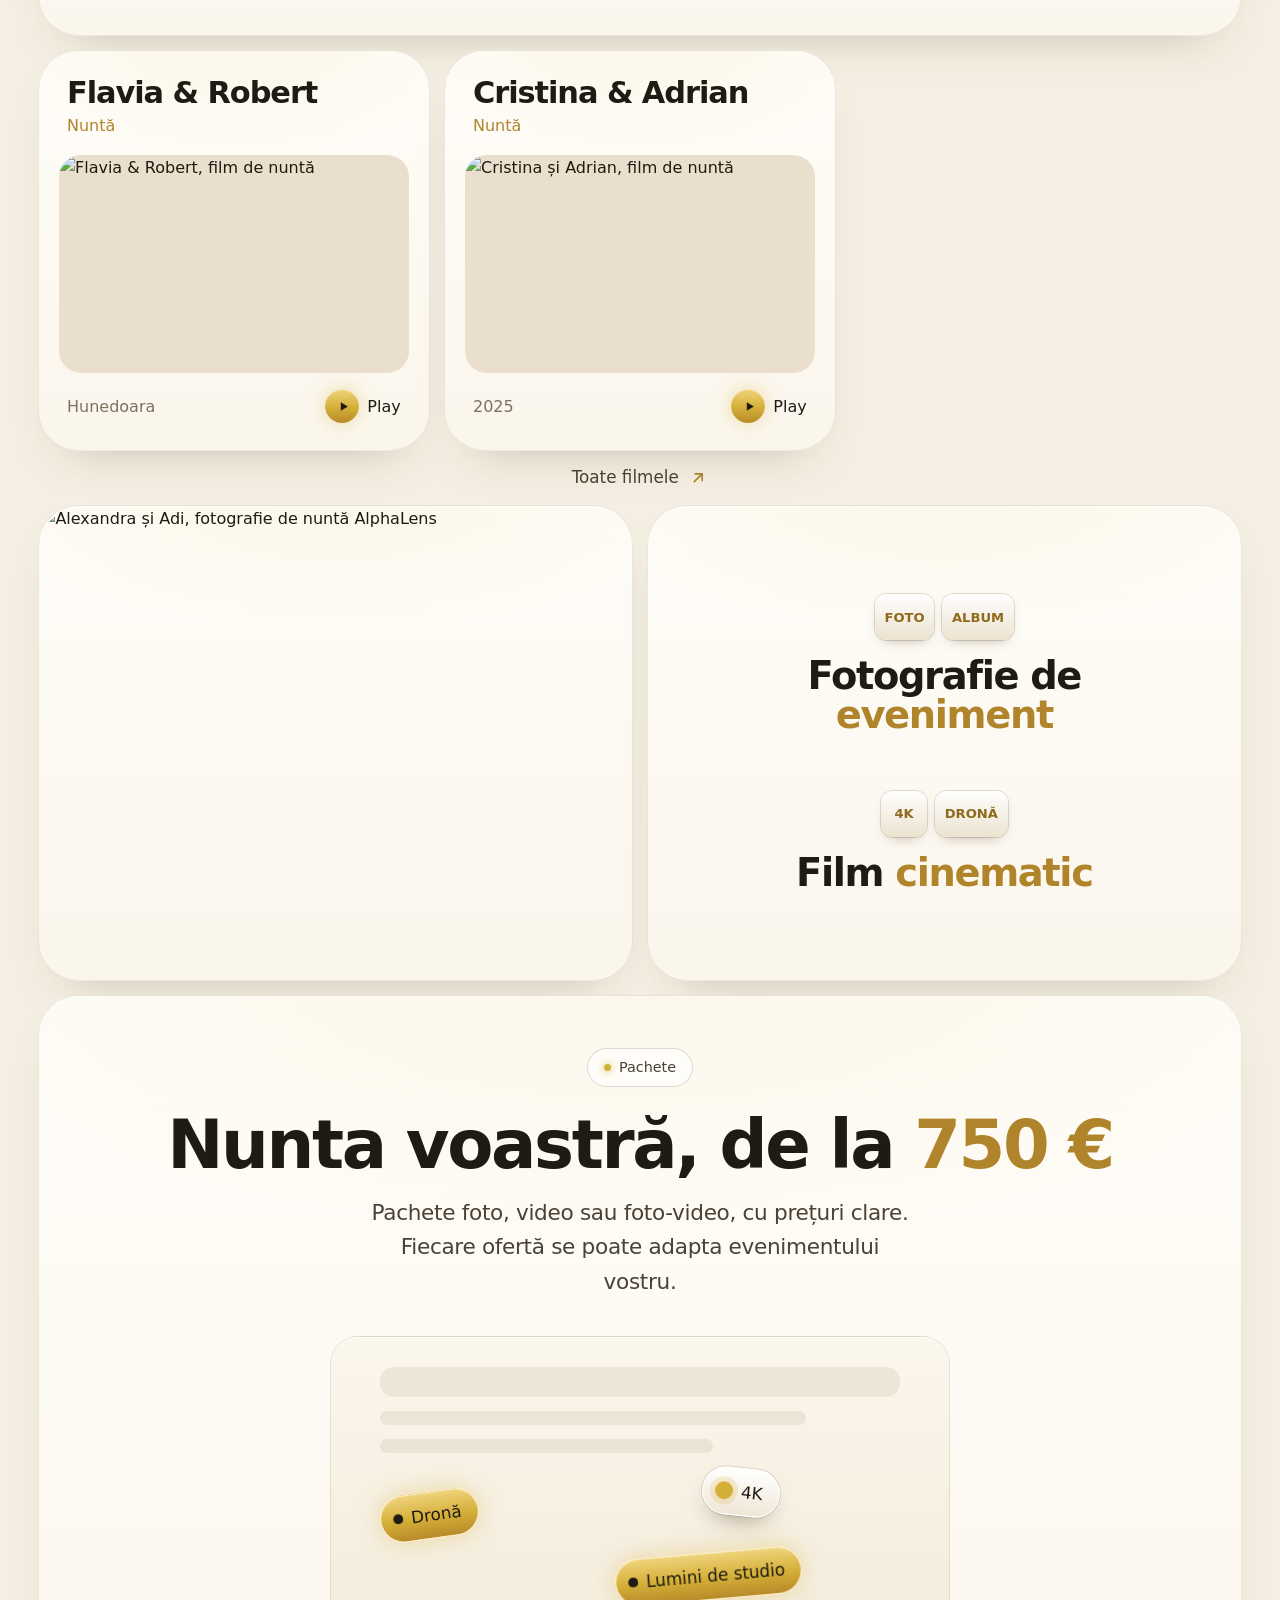
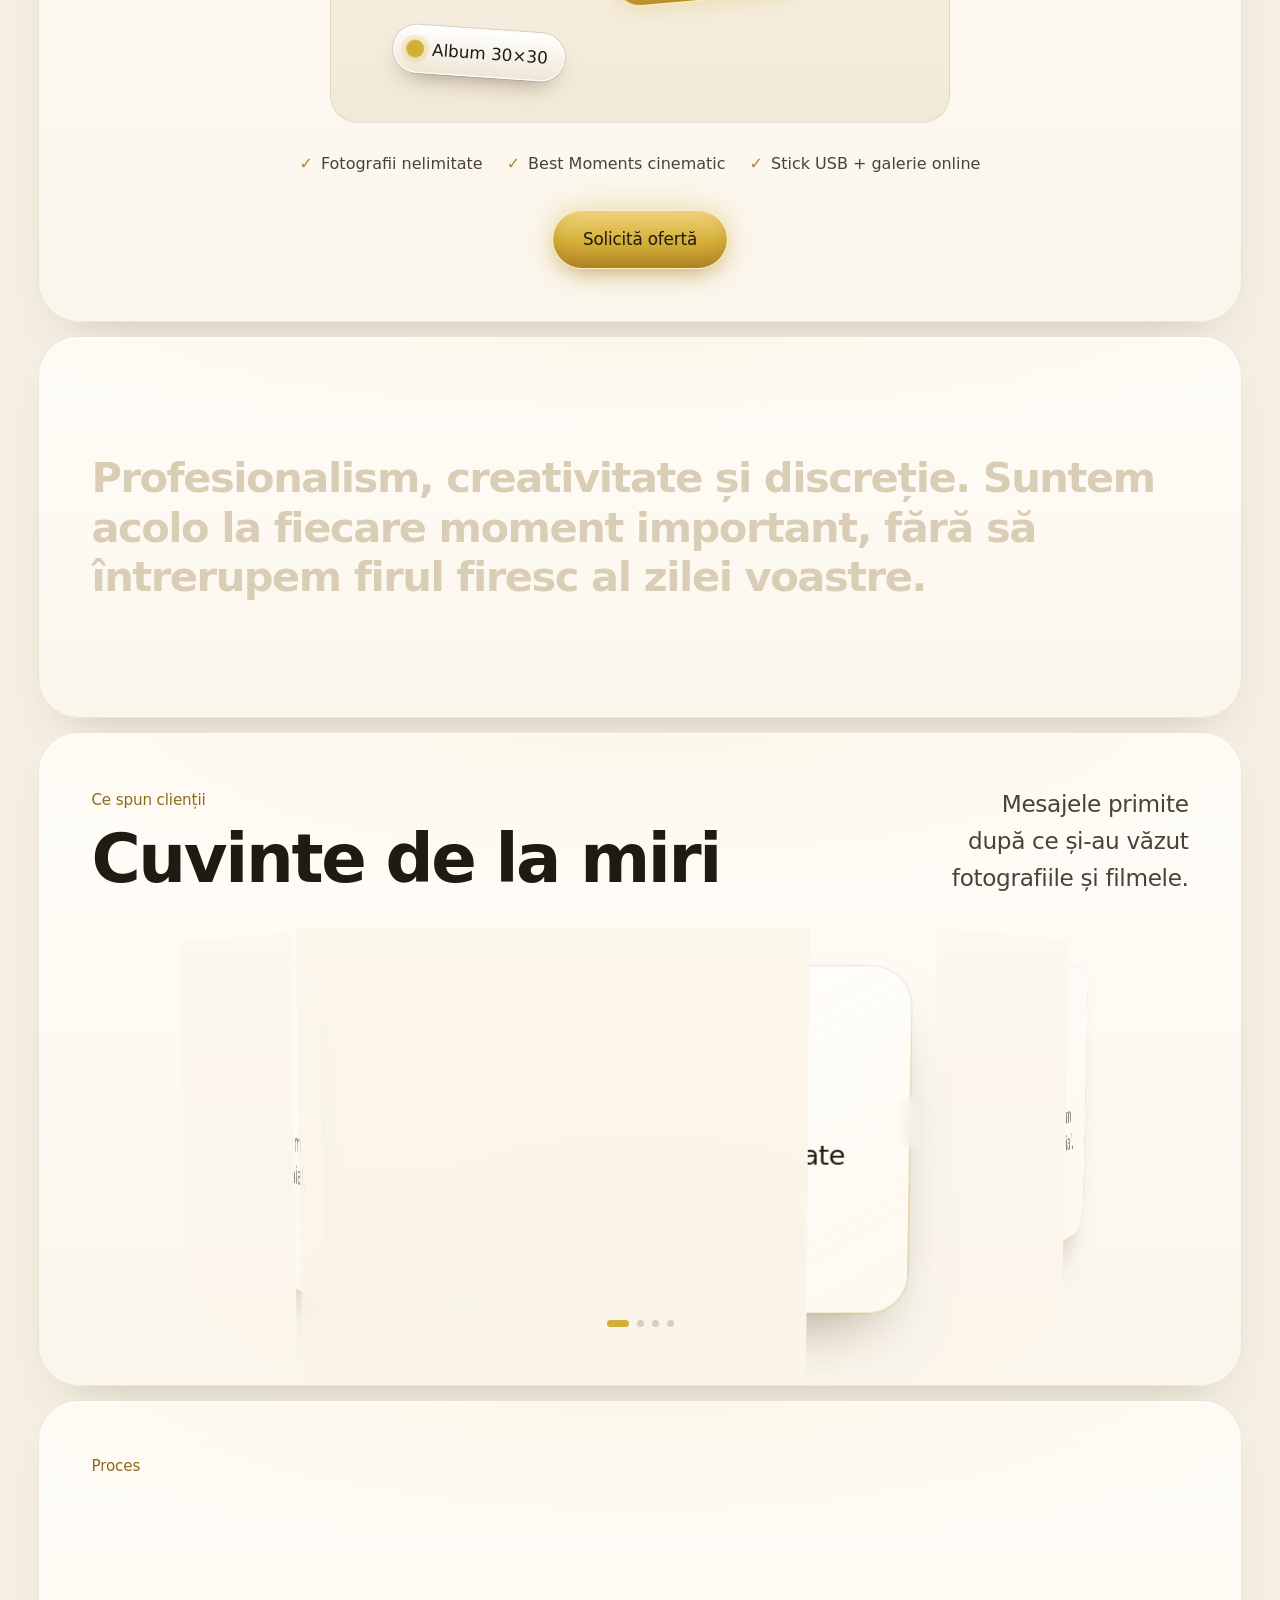
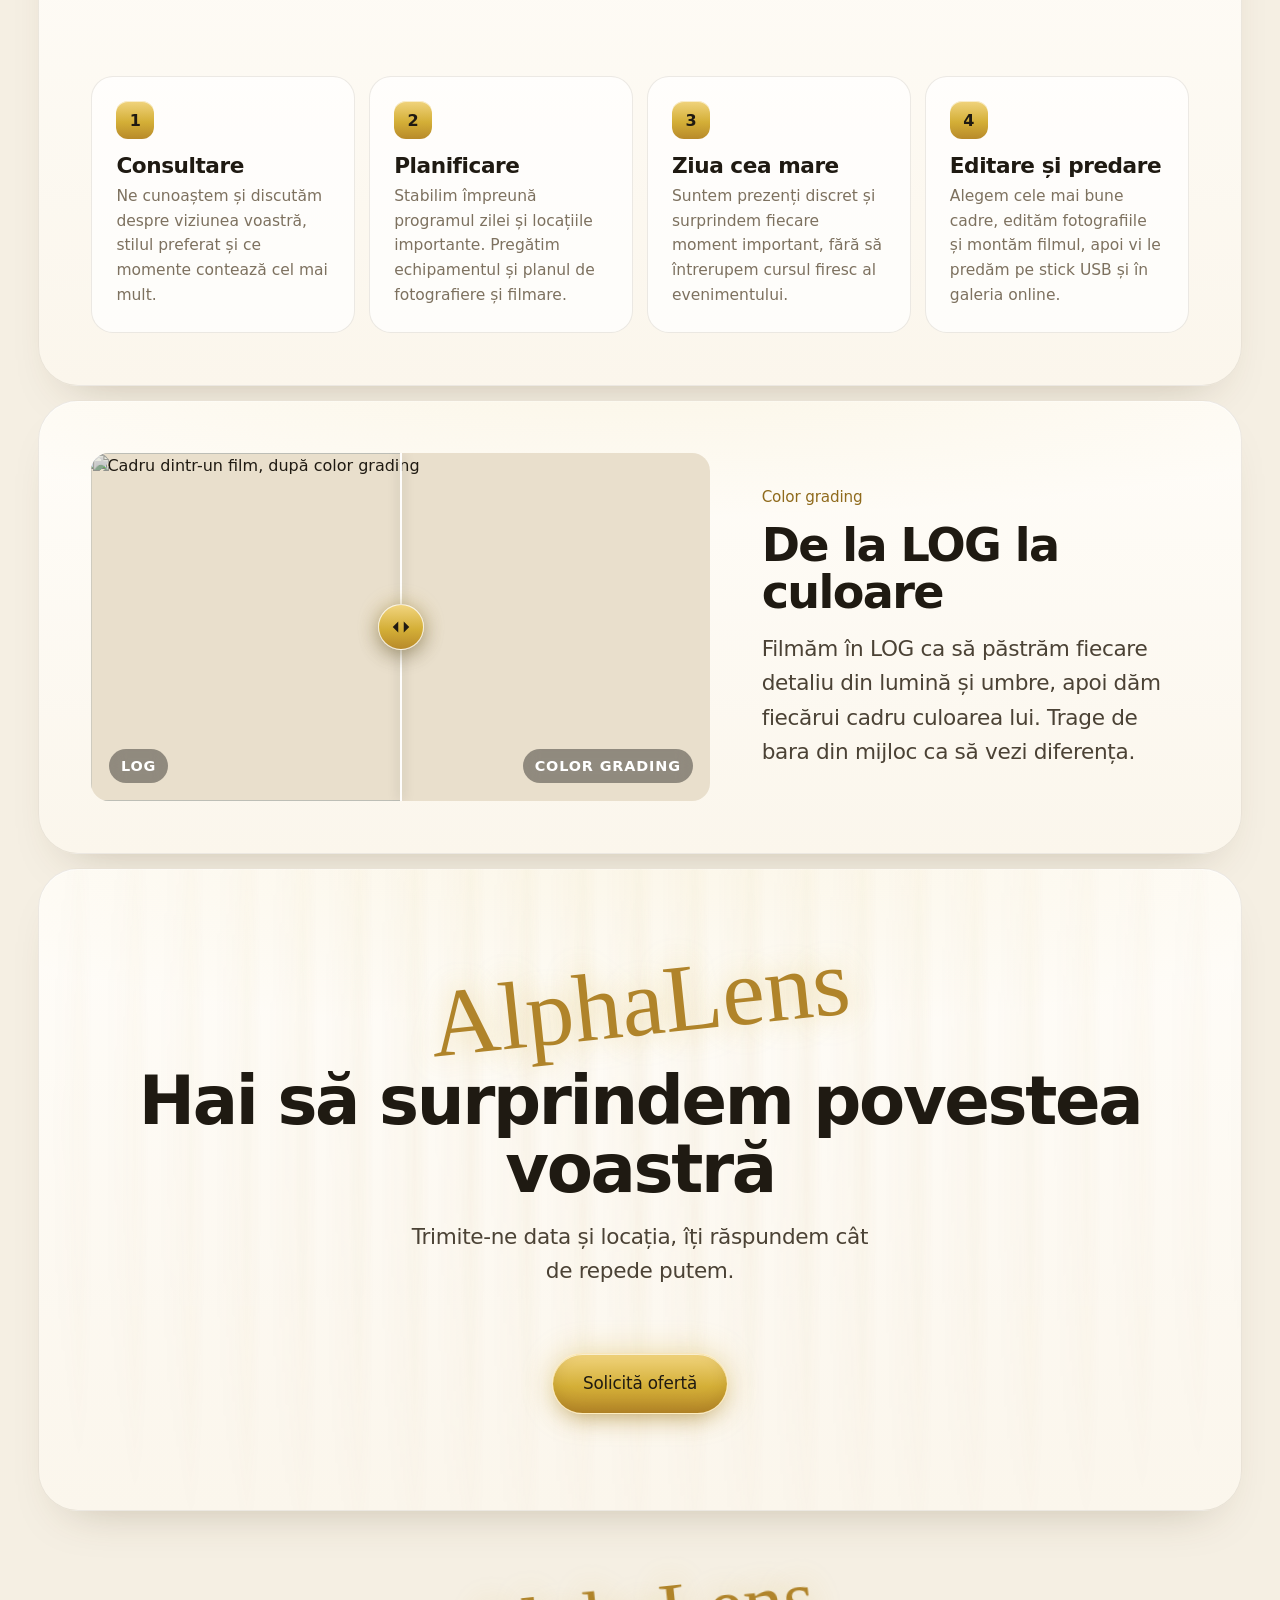
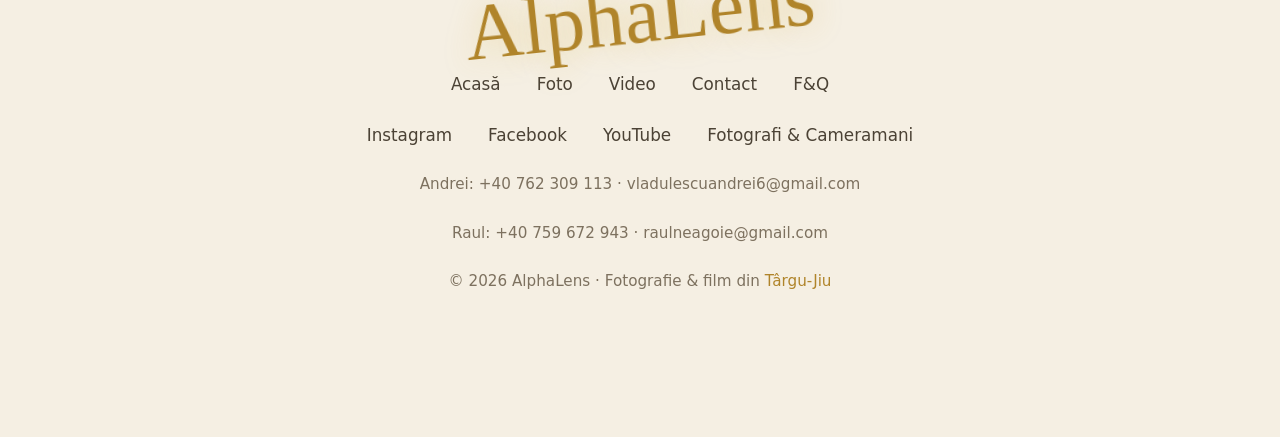
==== commit 76a22d18: "Corecturi: recenzia Alexandra & Adi, prețuri FAQ ca pe pagina de prețuri, fără program Luni–Vineri C" ====
--- a/index.html
+++ b/index.html
@@ -17,7 +17,7 @@
   <link rel="preconnect" href="https://fonts.googleapis.com">
   <link rel="preconnect" href="https://fonts.gstatic.com" crossorigin>
   <link href="https://fonts.googleapis.com/css2?family=Inter+Tight:wght@500;600;700&family=Inter:wght@400;500&family=Herr+Von+Muellerhoff&display=swap" rel="stylesheet">
-  <link rel="stylesheet" href="style.css?v=20261121b">
+  <link rel="stylesheet" href="style.css?v=20261126a">
 </head>
 <body>
   <a class="skip-link" href="#main">Sari la conținut</a>
@@ -209,7 +209,7 @@
           <article class="tcard">
             <div class="tperson"><span class="tavatar" aria-hidden="true">AA</span><div><strong>Alexandra &amp; Adi</strong><span>Nuntă · 2025</span></div></div>
             <div class="stars" aria-label="5 stele"><svg viewBox="0 0 24 24" fill="currentColor" aria-hidden="true"><path d="M12 2.5l2.9 6.1 6.6.8-4.9 4.6 1.3 6.6L12 17.3l-5.9 3.3 1.3-6.6-4.9-4.6 6.6-.8z"/></svg><svg viewBox="0 0 24 24" fill="currentColor" aria-hidden="true"><path d="M12 2.5l2.9 6.1 6.6.8-4.9 4.6 1.3 6.6L12 17.3l-5.9 3.3 1.3-6.6-4.9-4.6 6.6-.8z"/></svg><svg viewBox="0 0 24 24" fill="currentColor" aria-hidden="true"><path d="M12 2.5l2.9 6.1 6.6.8-4.9 4.6 1.3 6.6L12 17.3l-5.9 3.3 1.3-6.6-4.9-4.6 6.6-.8z"/></svg><svg viewBox="0 0 24 24" fill="currentColor" aria-hidden="true"><path d="M12 2.5l2.9 6.1 6.6.8-4.9 4.6 1.3 6.6L12 17.3l-5.9 3.3 1.3-6.6-4.9-4.6 6.6-.8z"/></svg><svg viewBox="0 0 24 24" fill="currentColor" aria-hidden="true"><path d="M12 2.5l2.9 6.1 6.6.8-4.9 4.6 1.3 6.6L12 17.3l-5.9 3.3 1.3-6.6-4.9-4.6 6.6-.8z"/></svg></div>
-            <p class="tquote">„Top Top, chiar noi 100, suntem cu nașii și l-am văzut și ei. Genial, bravo ție, ai evoluat super!”</p>
+            <p class="tquote">„Top Top, chiar nota 100, suntem cu nașii și l-am văzut și ei. Genial, bravo ție, ai evoluat super!”</p>
           </article>
           <article class="tcard">
             <div class="tperson"><span class="tavatar" aria-hidden="true">FP</span><div><strong>Familia Popescu</strong><span>Botez · 2024</span></div></div>
--- a/style.css
+++ b/style.css
@@ -688,3 +688,6 @@
   .profile { transform: none; }
 }
 .card-tight { padding: clamp(1.25rem, 4vw, 2rem); }
+
+/* Linkuri în răspunsurile din FAQ */
+.faq-a a { color: var(--gold-ink); text-decoration: underline; text-underline-offset: 0.15em; }
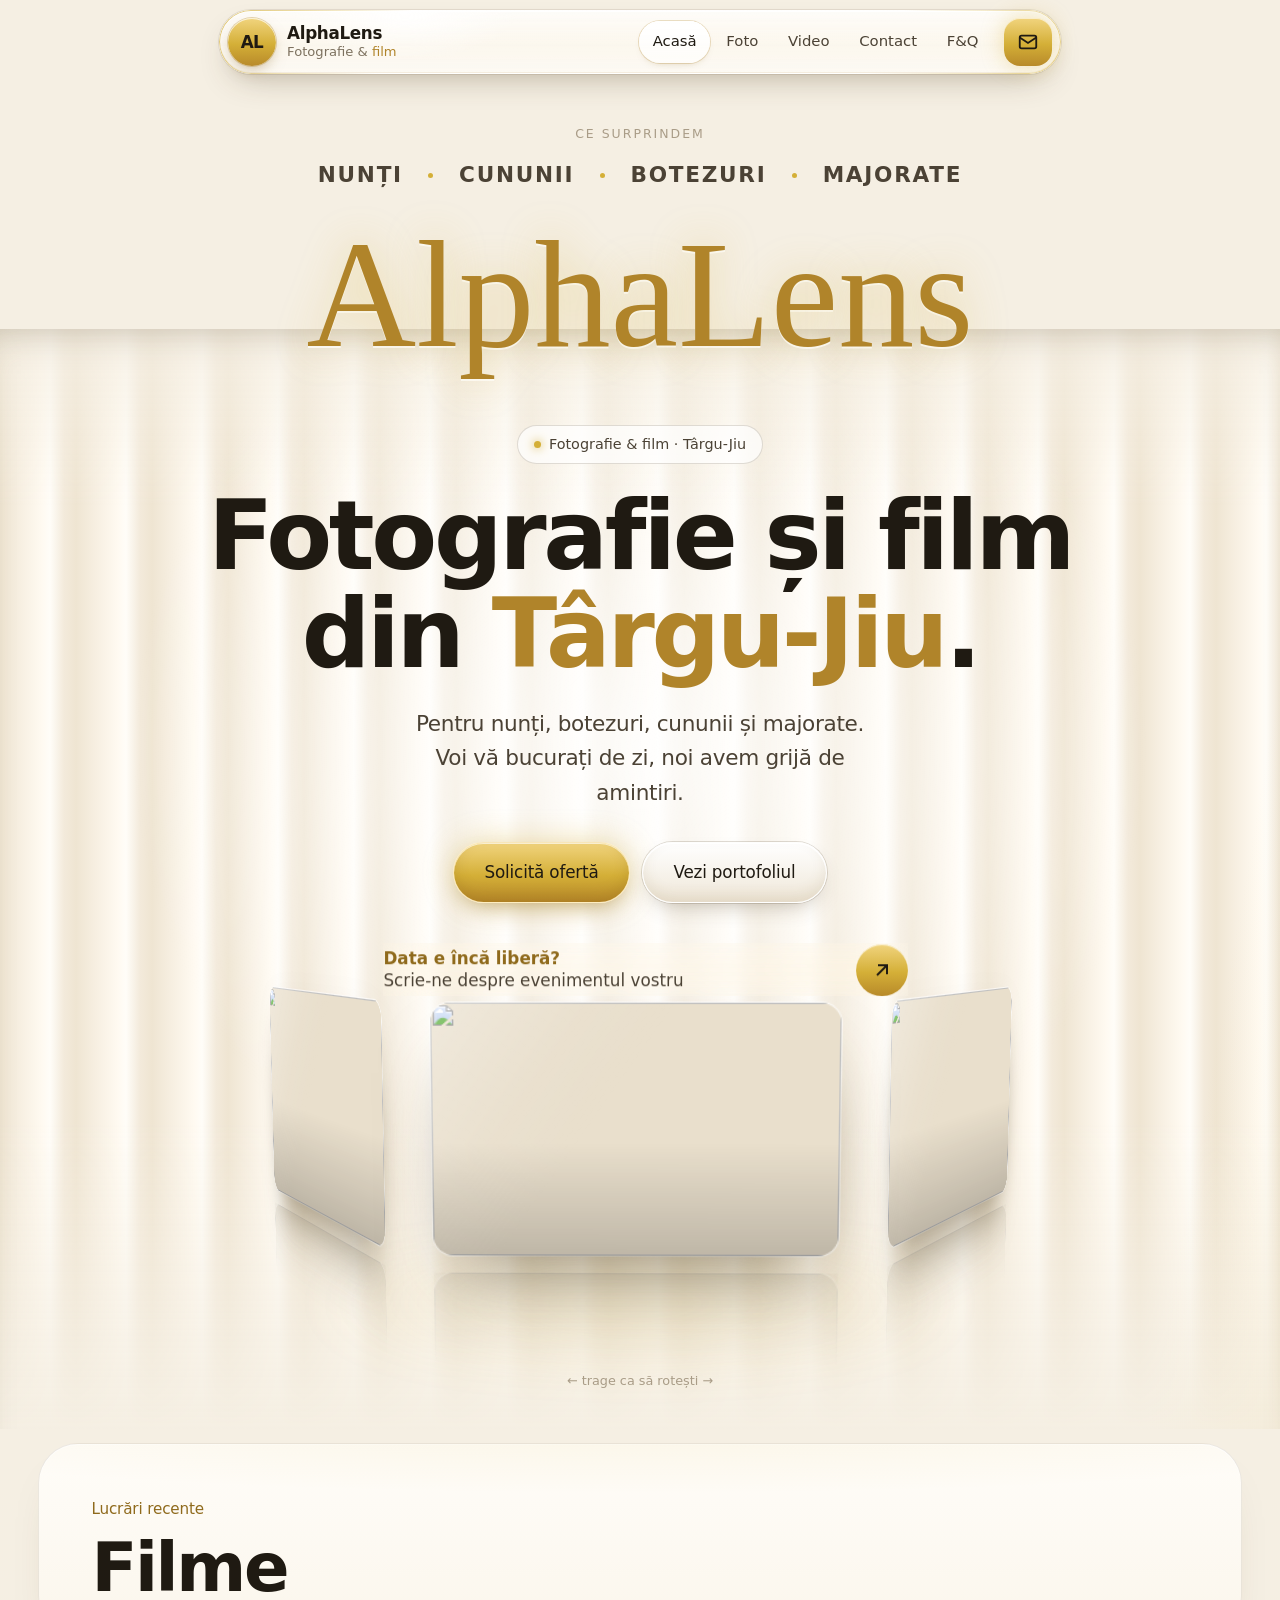
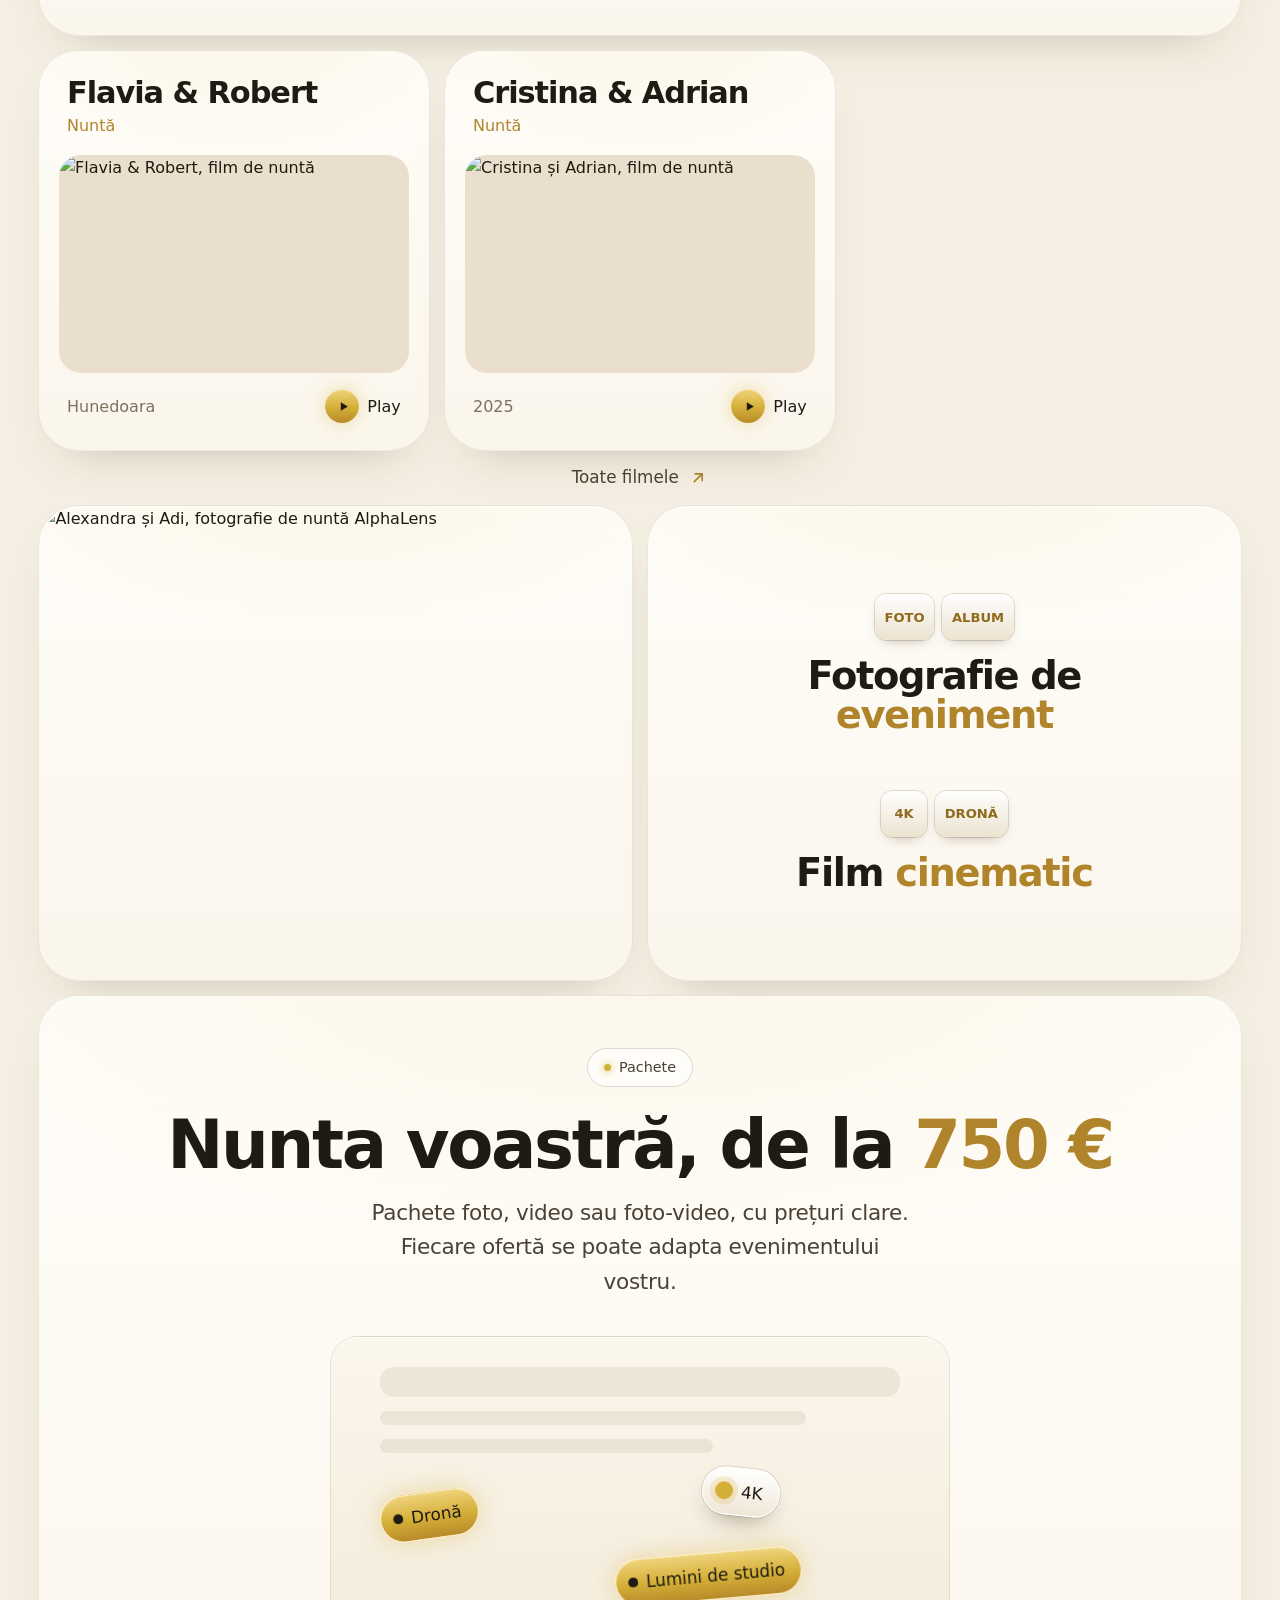
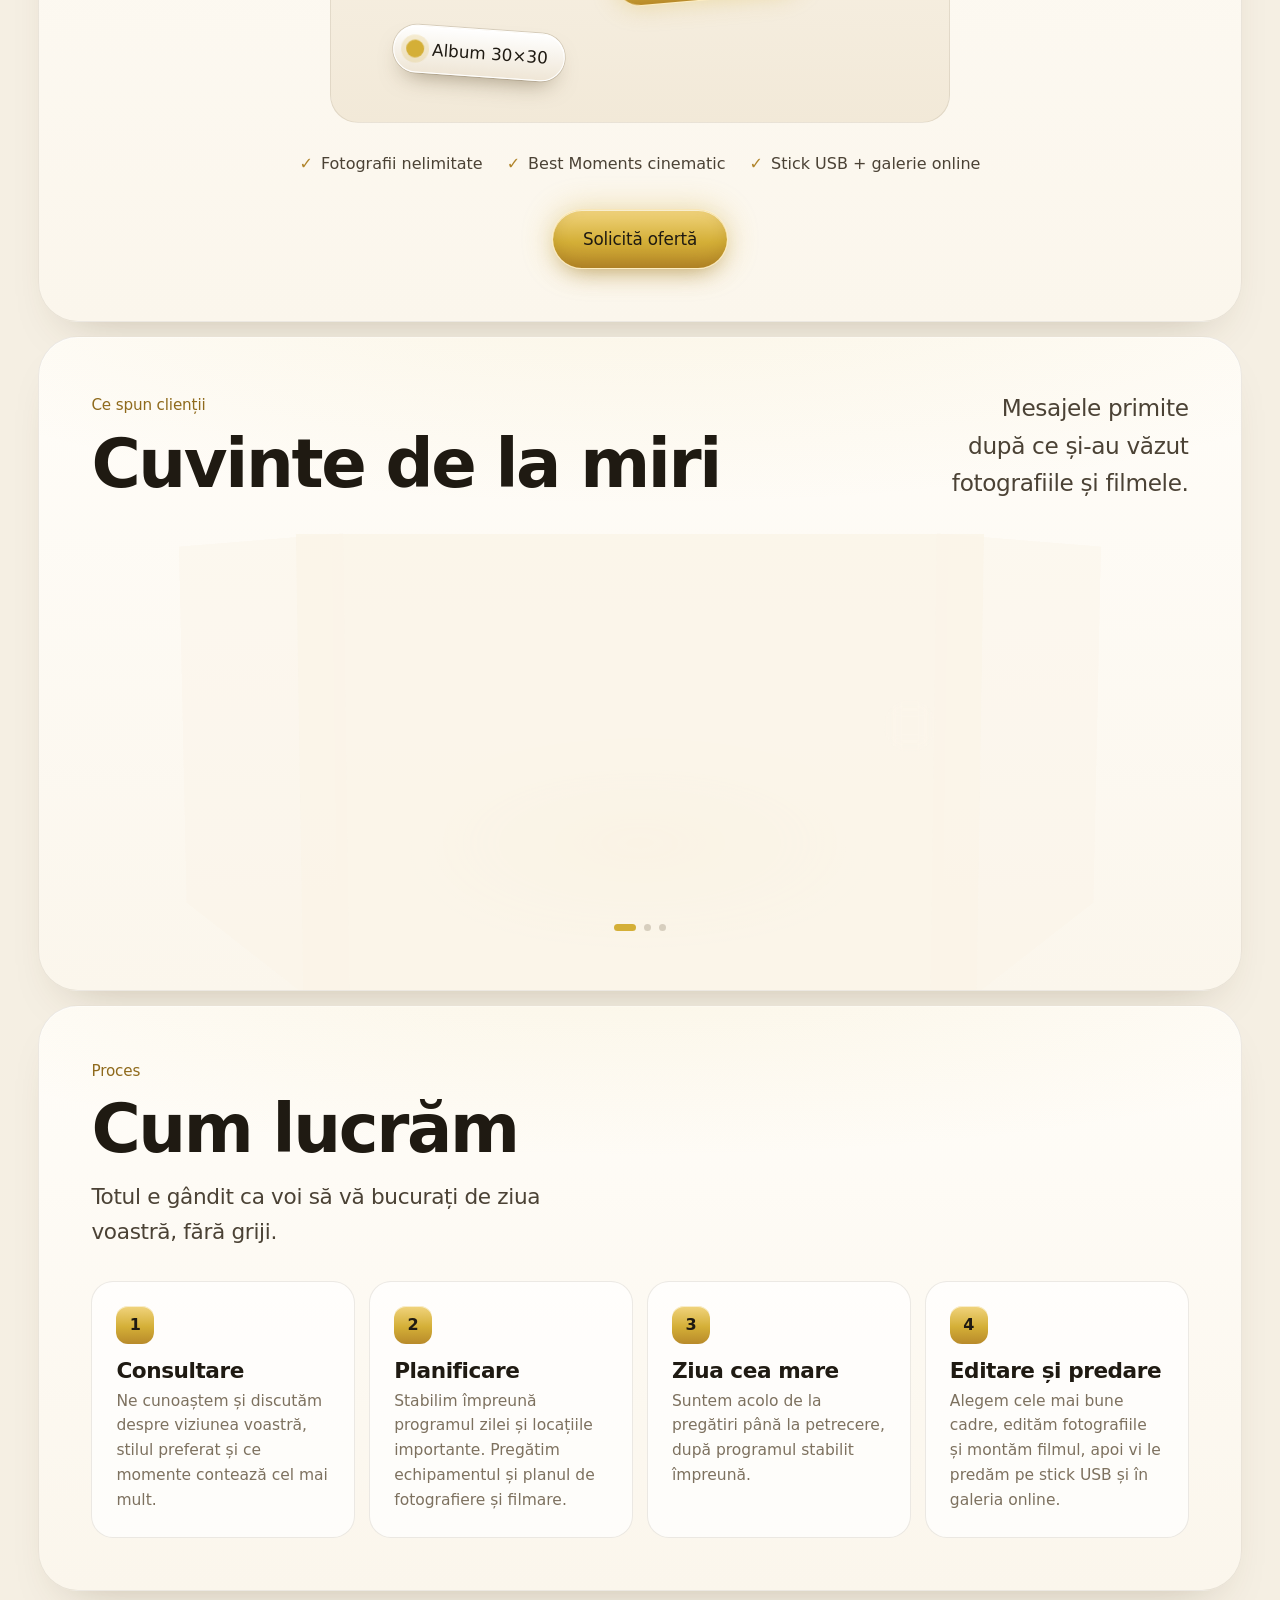
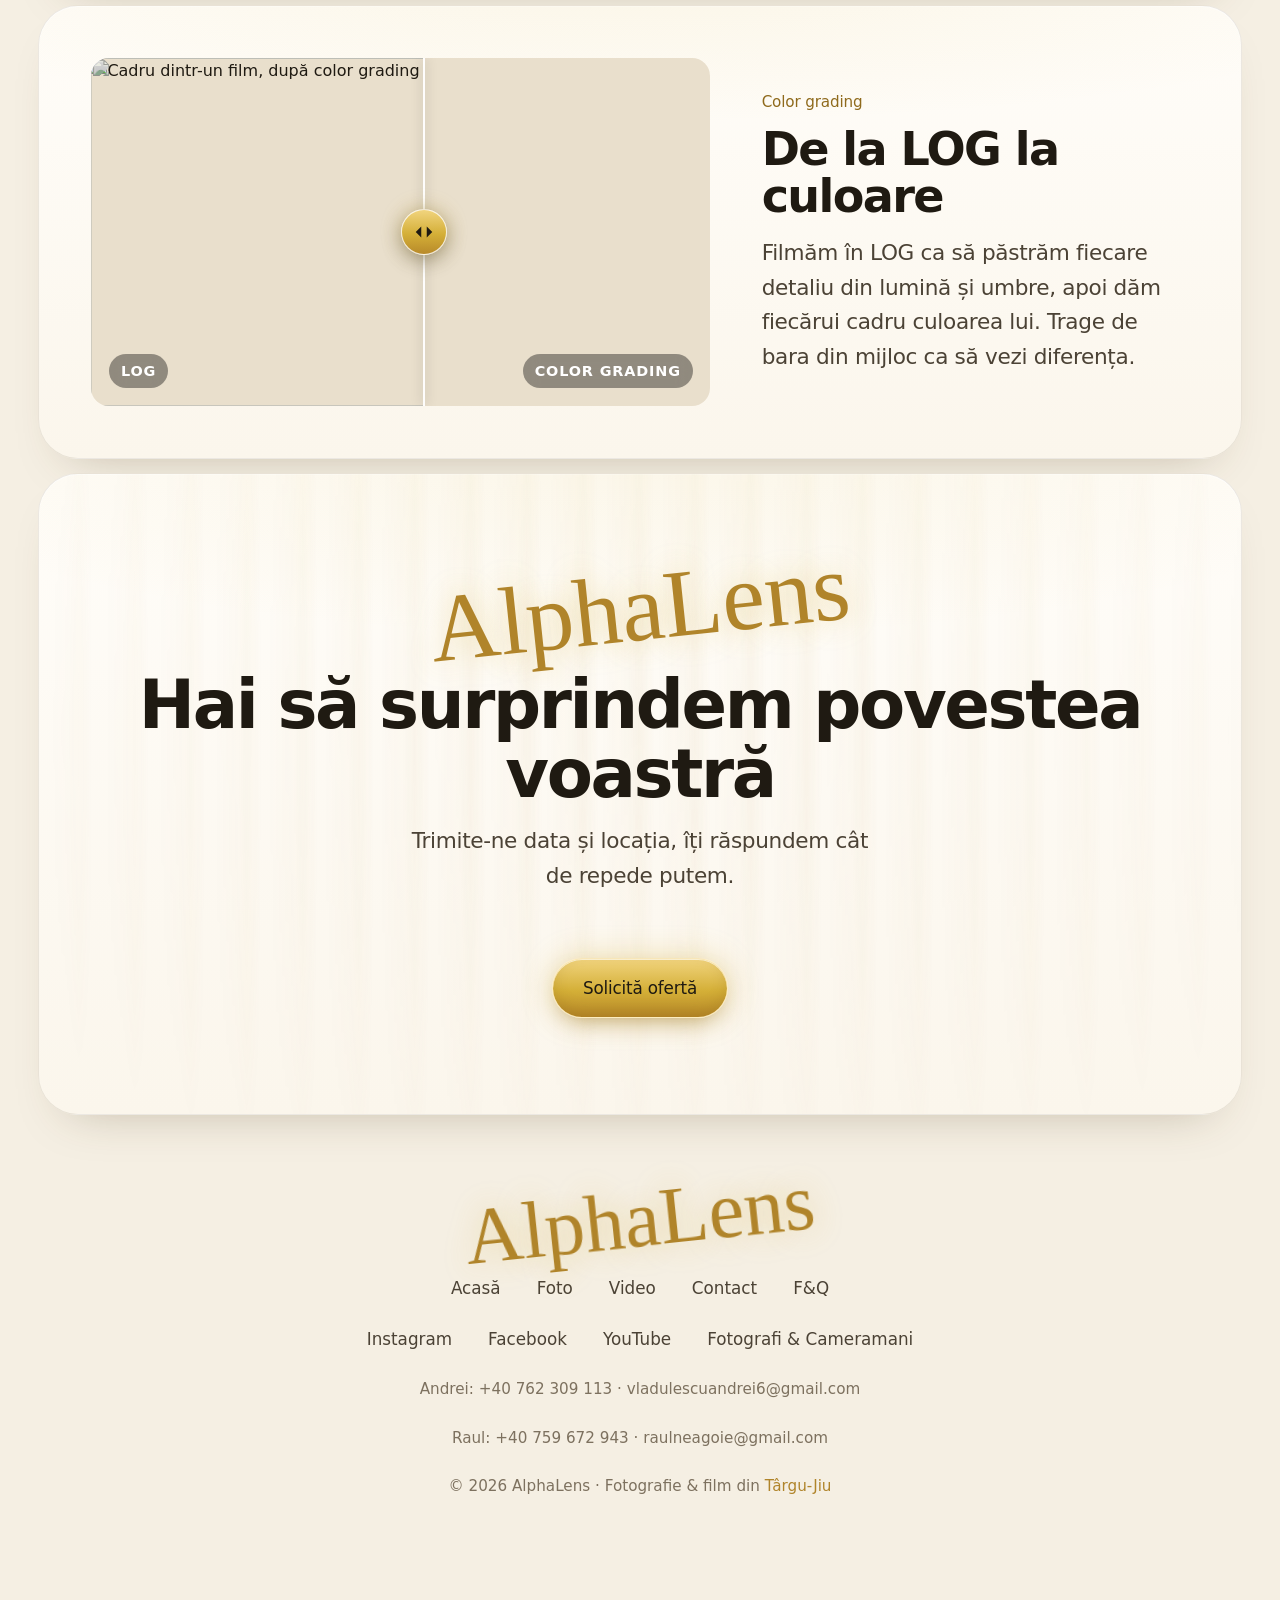
==== commit f6b81bba: "Texte: fără recenzia inventată, titlu concret, FAQ fără promisiuni vagi, adrese fără .html Co-Author" ====
--- a/index.html
+++ b/index.html
@@ -6,6 +6,7 @@
   <meta name="viewport" content="width=device-width, initial-scale=1.0">
   <title>AlphaLens | Fotografie &amp; Filmare Profesională</title>
   <meta name="description" content="AlphaLens, fotografie și filmare profesională pentru nunți, botezuri, cununii și majorate, din Târgu-Jiu, în toată România.">
+  <link rel="canonical" href="https://alphalens.ro/">
   <meta name="theme-color" content="#f5efe3">
   <meta property="og:type" content="website">
   <meta property="og:locale" content="ro_RO">
@@ -52,7 +53,7 @@
             <em><i aria-hidden="true"></i>Ne deplasăm în toată țara</em>
           </div>
         </div>
-        <p class="profile-text">Profesionalism, creativitate și discreție. Surprindem nunți, botezuri, cununii și majorate în fotografii și film, ca voi să vă bucurați de zi fără griji.</p>
+        <p class="profile-text">Surprindem nunți, botezuri, cununii și majorate în fotografii și film, ca voi să vă bucurați de zi fără griji.</p>
         <div class="profile-social">
           <a href="https://www.instagram.com/alphalens.ro/" target="_blank" rel="noopener"><svg viewBox="0 0 24 24" fill="none" stroke="currentColor" stroke-width="1.8" aria-hidden="true"><rect x="3" y="3" width="18" height="18" rx="5"/><circle cx="12" cy="12" r="4"/><circle cx="17.5" cy="6.5" r="1" fill="currentColor" stroke="none"/></svg><span>Instagram</span></a>
           <a href="https://www.facebook.com/vladulescu.andrei.52" target="_blank" rel="noopener"><svg viewBox="0 0 24 24" fill="currentColor" aria-hidden="true"><path d="M13.5 21v-7.5h2.6l.4-3h-3V8.6c0-.9.3-1.5 1.5-1.5h1.6V4.4c-.3 0-1.2-.1-2.3-.1-2.3 0-3.8 1.4-3.8 3.9v2.3H7.9v3h2.6V21h3z"/></svg><span>Facebook</span></a>
@@ -93,10 +94,10 @@
         <div class="wrap stage-copy hero">
           <span class="pill-label fade-in"><span class="dot"></span>Fotografie &amp; film · Târgu-Jiu</span>
           <h1 class="h-hero">
-            <span class="line"><span>Capturăm emoțiile tale</span></span>
-            <span class="line"><span>în cadre de <span class="gold">neuitat</span>.</span></span>
+            <span class="line"><span>Fotografie și film</span></span>
+            <span class="line"><span>din <span class="gold">Târgu-Jiu</span>.</span></span>
           </h1>
-          <p class="sub fade-in">Fotografie și film pentru nunți, botezuri, cununii și majorate. Voi vă bucurați de zi, noi avem grijă de amintiri.</p>
+          <p class="sub fade-in">Pentru nunți, botezuri, cununii și majorate. Voi vă bucurați de zi, noi avem grijă de amintiri.</p>
           <div class="hero-actions fade-in">
             <a href="/contact" class="btn btn-gold">Solicită ofertă</a>
             <a href="/foto" class="btn">Vezi portofoliul</a>
@@ -121,7 +122,7 @@
     <section class="wrap">
       <div class="card card-head" style="padding-bottom:clamp(1.25rem,3vw,2rem)">
         <span class="kicker">Lucrări recente</span>
-        <h2 class="h-big" style="margin-top:0.75rem" data-reveal>Filme de neuitat</h2>
+        <h2 class="h-big" style="margin-top:0.75rem" data-reveal>Filme</h2>
       </div>
     </section>
     <section class="wrap">
@@ -182,12 +183,6 @@
       </div>
     </section>
 
-    <!-- Text care se aprinde la scroll -->
-    <section class="wrap">
-      <div class="card">
-        <p class="scrub">Profesionalism, creativitate și discreție. Suntem acolo la fiecare moment important, fără să întrerupem firul firesc al zilei voastre.</p>
-      </div>
-    </section>
 
     <!-- Testimoniale -->
     <section class="wrap">
@@ -209,12 +204,7 @@
           <article class="tcard">
             <div class="tperson"><span class="tavatar" aria-hidden="true">AA</span><div><strong>Alexandra &amp; Adi</strong><span>Nuntă · 2025</span></div></div>
             <div class="stars" aria-label="5 stele"><svg viewBox="0 0 24 24" fill="currentColor" aria-hidden="true"><path d="M12 2.5l2.9 6.1 6.6.8-4.9 4.6 1.3 6.6L12 17.3l-5.9 3.3 1.3-6.6-4.9-4.6 6.6-.8z"/></svg><svg viewBox="0 0 24 24" fill="currentColor" aria-hidden="true"><path d="M12 2.5l2.9 6.1 6.6.8-4.9 4.6 1.3 6.6L12 17.3l-5.9 3.3 1.3-6.6-4.9-4.6 6.6-.8z"/></svg><svg viewBox="0 0 24 24" fill="currentColor" aria-hidden="true"><path d="M12 2.5l2.9 6.1 6.6.8-4.9 4.6 1.3 6.6L12 17.3l-5.9 3.3 1.3-6.6-4.9-4.6 6.6-.8z"/></svg><svg viewBox="0 0 24 24" fill="currentColor" aria-hidden="true"><path d="M12 2.5l2.9 6.1 6.6.8-4.9 4.6 1.3 6.6L12 17.3l-5.9 3.3 1.3-6.6-4.9-4.6 6.6-.8z"/></svg><svg viewBox="0 0 24 24" fill="currentColor" aria-hidden="true"><path d="M12 2.5l2.9 6.1 6.6.8-4.9 4.6 1.3 6.6L12 17.3l-5.9 3.3 1.3-6.6-4.9-4.6 6.6-.8z"/></svg></div>
-            <p class="tquote">„Top Top, chiar nota 100, suntem cu nașii și l-am văzut și ei. Genial, bravo ție, ai evoluat super!”</p>
-          </article>
-          <article class="tcard">
-            <div class="tperson"><span class="tavatar" aria-hidden="true">FP</span><div><strong>Familia Popescu</strong><span>Botez · 2024</span></div></div>
-            <div class="stars" aria-label="5 stele"><svg viewBox="0 0 24 24" fill="currentColor" aria-hidden="true"><path d="M12 2.5l2.9 6.1 6.6.8-4.9 4.6 1.3 6.6L12 17.3l-5.9 3.3 1.3-6.6-4.9-4.6 6.6-.8z"/></svg><svg viewBox="0 0 24 24" fill="currentColor" aria-hidden="true"><path d="M12 2.5l2.9 6.1 6.6.8-4.9 4.6 1.3 6.6L12 17.3l-5.9 3.3 1.3-6.6-4.9-4.6 6.6-.8z"/></svg><svg viewBox="0 0 24 24" fill="currentColor" aria-hidden="true"><path d="M12 2.5l2.9 6.1 6.6.8-4.9 4.6 1.3 6.6L12 17.3l-5.9 3.3 1.3-6.6-4.9-4.6 6.6-.8z"/></svg><svg viewBox="0 0 24 24" fill="currentColor" aria-hidden="true"><path d="M12 2.5l2.9 6.1 6.6.8-4.9 4.6 1.3 6.6L12 17.3l-5.9 3.3 1.3-6.6-4.9-4.6 6.6-.8z"/></svg><svg viewBox="0 0 24 24" fill="currentColor" aria-hidden="true"><path d="M12 2.5l2.9 6.1 6.6.8-4.9 4.6 1.3 6.6L12 17.3l-5.9 3.3 1.3-6.6-4.9-4.6 6.6-.8z"/></svg></div>
-            <p class="tquote">„Profesionalism, creativitate și discreție. Echipa AlphaLens este cea mai bună alegere pentru evenimentul tău.”</p>
+            <p class="tquote">„Top Top, chiar nota 10, suntem cu nașii și l-am văzut și ei. Genial, bravo ție, ai evoluat super!”</p>
           </article>
           <article class="tcard">
             <div class="tperson"><span class="tavatar" aria-hidden="true">CD</span><div><strong>Cristina D.</strong><span>Majorat · 2023</span></div></div>
@@ -236,7 +226,7 @@
         <ol class="steps">
           <li class="step"><b>1</b><h3>Consultare</h3><p>Ne cunoaștem și discutăm despre viziunea voastră, stilul preferat și ce momente contează cel mai mult.</p></li>
           <li class="step"><b>2</b><h3>Planificare</h3><p>Stabilim împreună programul zilei și locațiile importante. Pregătim echipamentul și planul de fotografiere și filmare.</p></li>
-          <li class="step"><b>3</b><h3>Ziua cea mare</h3><p>Suntem prezenți discret și surprindem fiecare moment important, fără să întrerupem cursul firesc al evenimentului.</p></li>
+          <li class="step"><b>3</b><h3>Ziua cea mare</h3><p>Suntem acolo de la pregătiri până la petrecere, după programul stabilit împreună.</p></li>
           <li class="step"><b>4</b><h3>Editare și predare</h3><p>Alegem cele mai bune cadre, edităm fotografiile și montăm filmul, apoi vi le predăm pe stick USB și în galeria online.</p></li>
         </ol>
       </div>
@@ -311,6 +301,6 @@
 
   <script src="vendor/motion.min.js?v=20261024a"></script>
   <script src="anim.js?v=20261024a"></script>
-  <script src="site.js?v=20261121a"></script>
+  <script src="site.js?v=20261126a"></script>
 </body>
 </html>
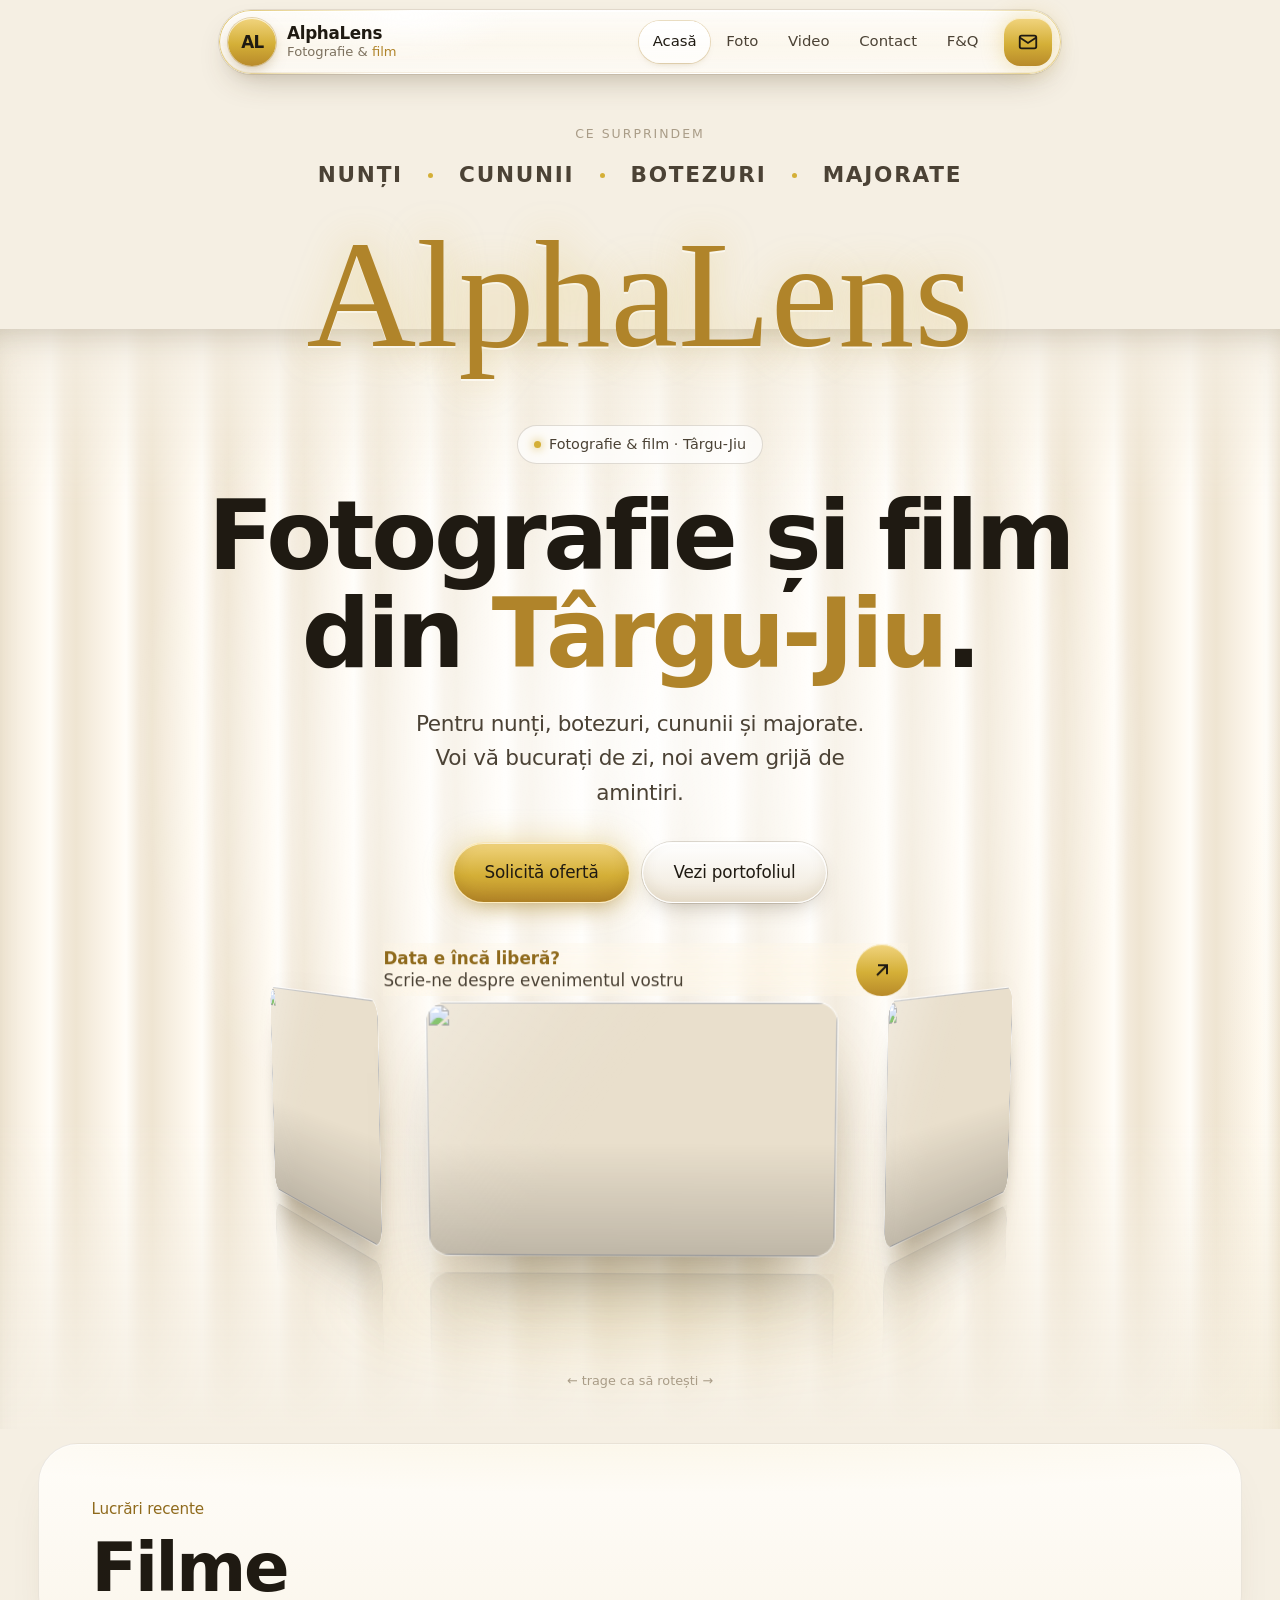
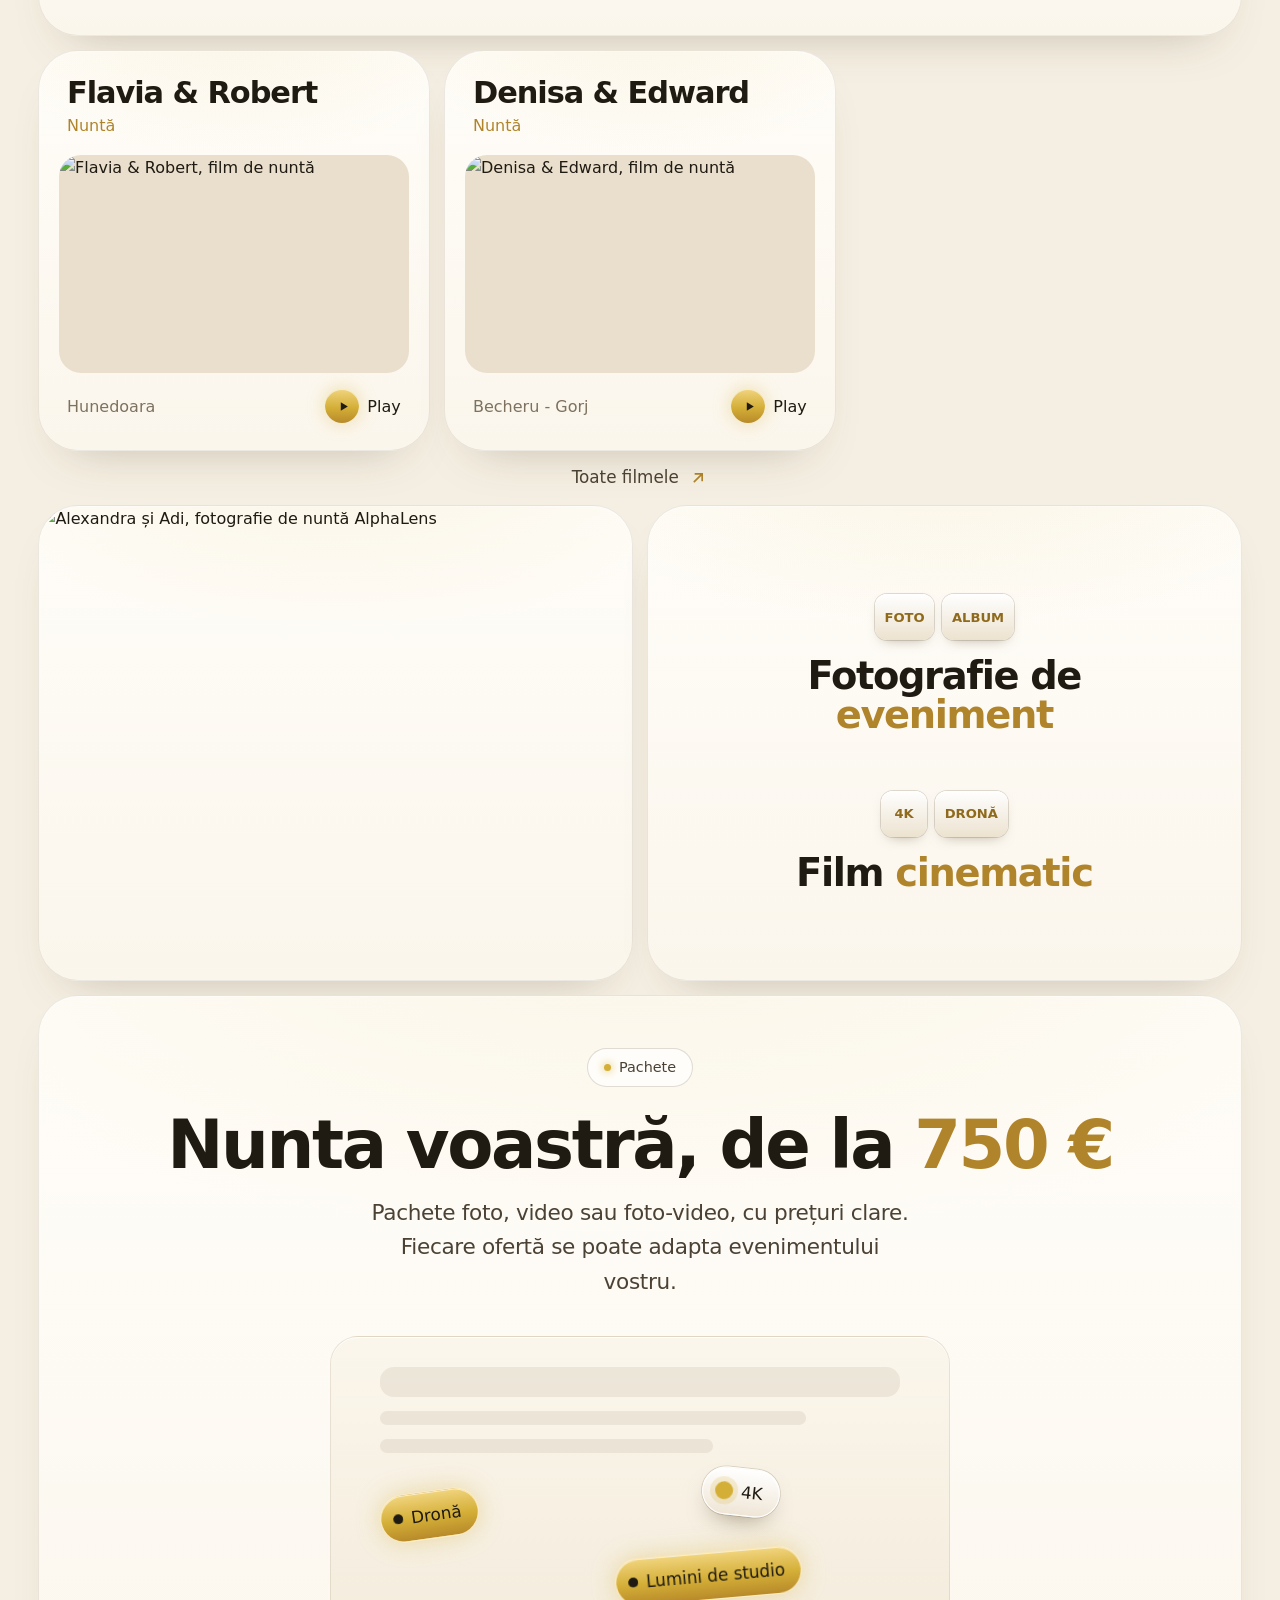
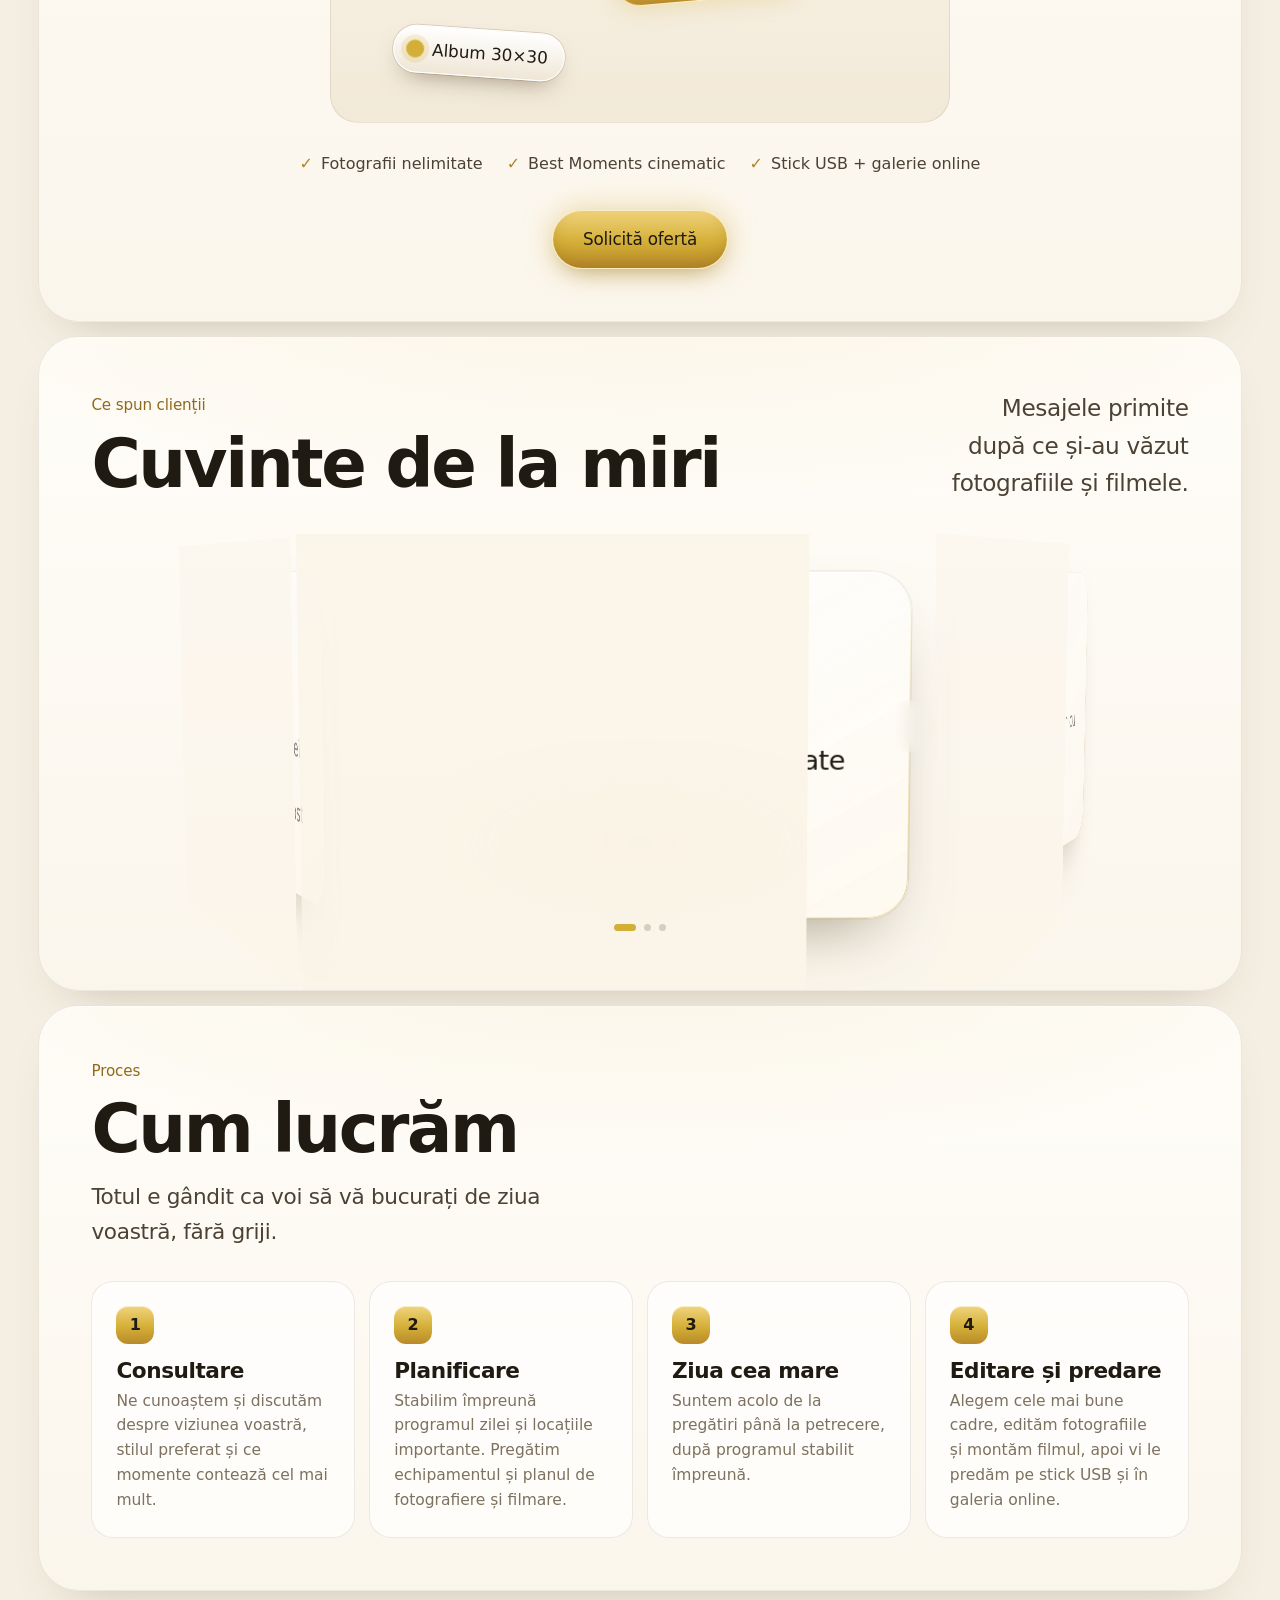
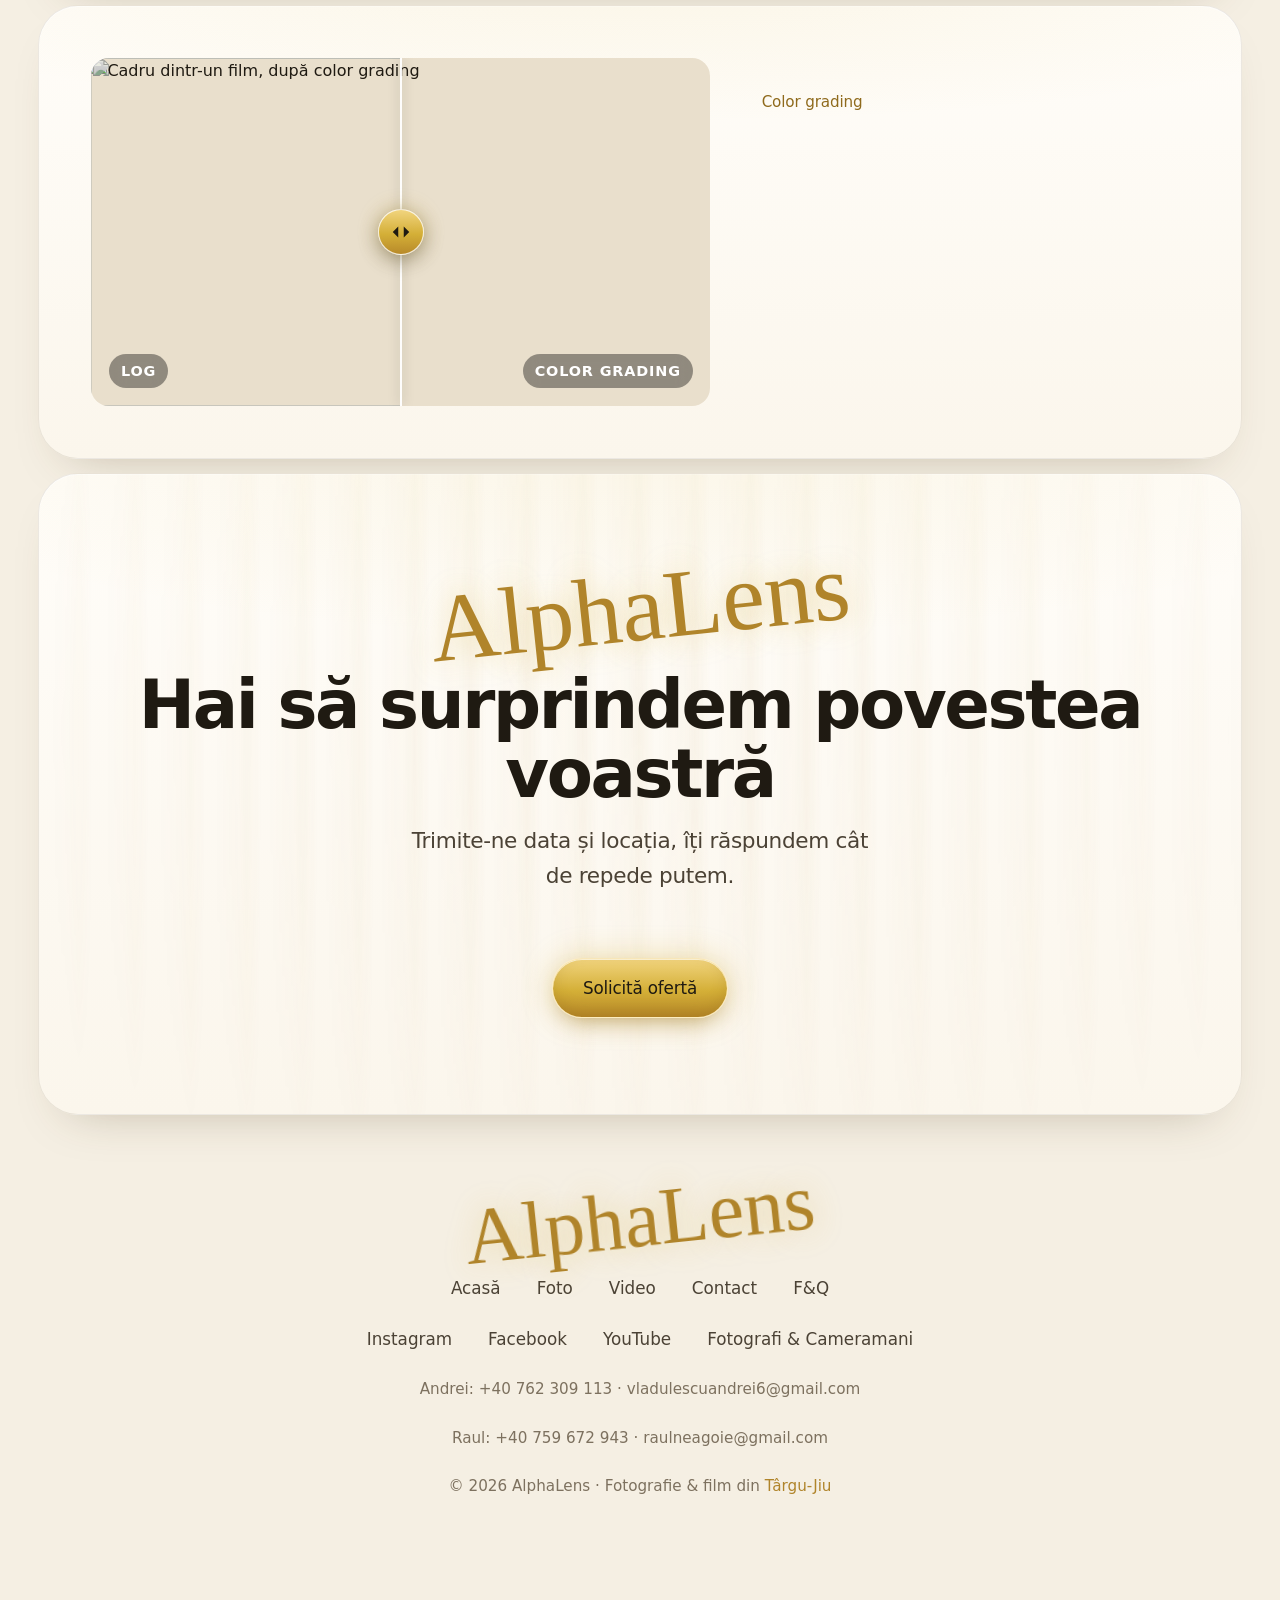
==== commit 879430bf: "Denisa & Edward pe homepage (în locul Cristina & Adrian), Becheru - Gorj pe card Co-Authored-By: Cla" ====
--- a/index.html
+++ b/index.html
@@ -133,11 +133,11 @@
           <div class="work-thumb"><img src="https://poze.b-cdn.net/nunti/flavia-robert/coperta.webp" width="1600" height="1000" alt="Flavia &amp; Robert, film de nuntă" loading="lazy" decoding="async"></div>
           <div class="work-foot"><span>Hunedoara</span><span class="play-chip"><i><svg viewBox="0 0 24 24" fill="currentColor" aria-hidden="true"><path d="M7 4v16l13-8z"/></svg></i>Play</span></div>
         </article>
-        <article class="card work" data-category="nunta" data-video="https://player.mediadelivery.net/embed/595311/1667f56e-c82f-4b13-a9bd-ab68572c73a7?autoplay=true&amp;loop=false&amp;muted=false&amp;preload=true&amp;responsive=true" tabindex="0" role="button" aria-label="Vezi filmul Cristina &amp; Adrian" data-reveal data-tilt style="--d:1">
+        <article class="card work" data-category="nunta" data-video="https://player.mediadelivery.net/embed/595311/eaca1667-a319-4399-a485-96a73263151f?autoplay=true&amp;loop=false&amp;muted=false&amp;preload=true&amp;responsive=true" tabindex="0" role="button" aria-label="Vezi filmul Denisa &amp; Edward" data-reveal data-tilt style="--d:1">
           <span class="glare" aria-hidden="true"></span>
-          <div class="work-head"><div><h3 class="work-title">Cristina &amp; Adrian</h3><p class="work-cat">Nuntă</p></div></div>
-          <div class="work-thumb"><img src="https://poze.b-cdn.net/evenimente/workshop-visionary/coperta.webp" width="1600" height="1000" alt="Cristina și Adrian, film de nuntă" loading="lazy" decoding="async"></div>
-          <div class="work-foot"><span>2025</span><span class="play-chip"><i><svg viewBox="0 0 24 24" fill="currentColor" aria-hidden="true"><path d="M7 4v16l13-8z"/></svg></i>Play</span></div>
+          <div class="work-head"><div><h3 class="work-title">Denisa &amp; Edward</h3><p class="work-cat">Nuntă</p></div></div>
+          <div class="work-thumb"><img src="https://poze.b-cdn.net/Andrei/denisa-edward-coperta.webp" width="1920" height="817" alt="Denisa &amp; Edward, film de nuntă" loading="lazy" decoding="async"></div>
+          <div class="work-foot"><span>Becheru - Gorj</span><span class="play-chip"><i><svg viewBox="0 0 24 24" fill="currentColor" aria-hidden="true"><path d="M7 4v16l13-8z"/></svg></i>Play</span></div>
         </article>
       </div>
     </section>
